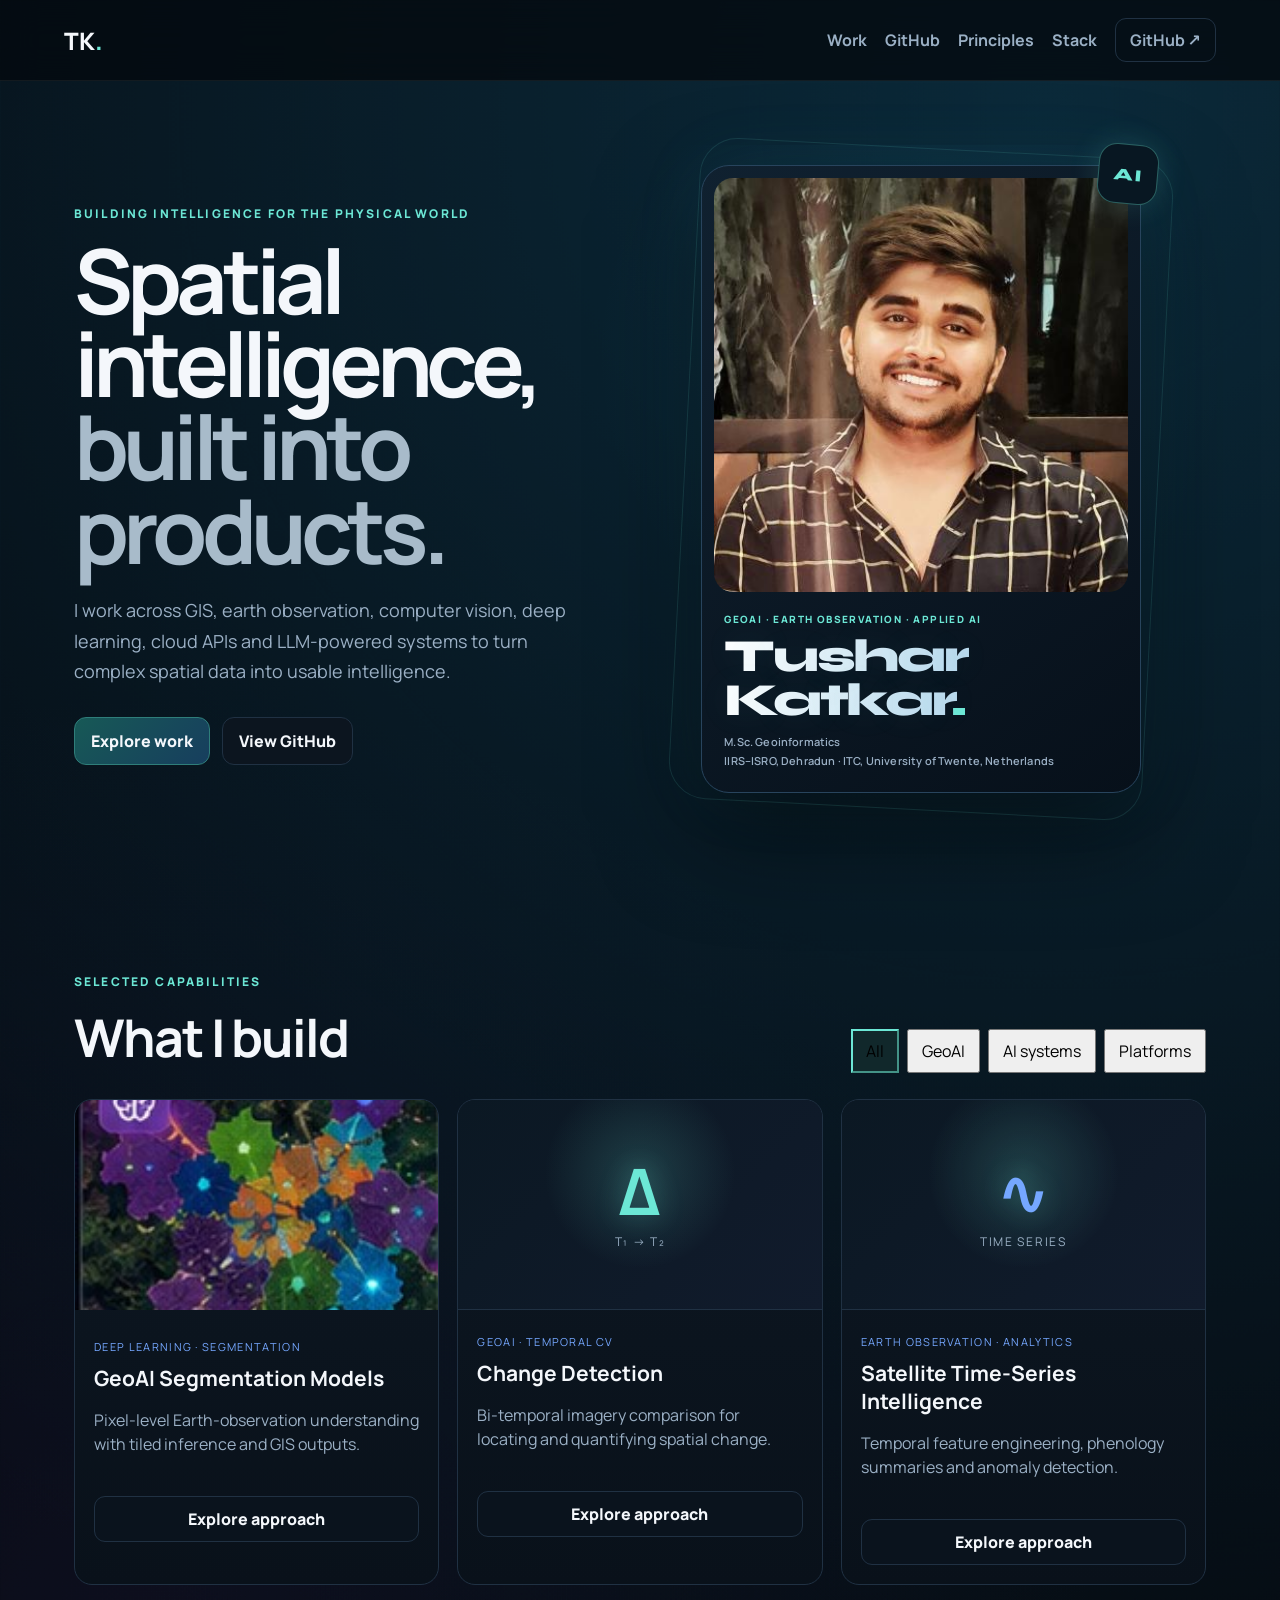
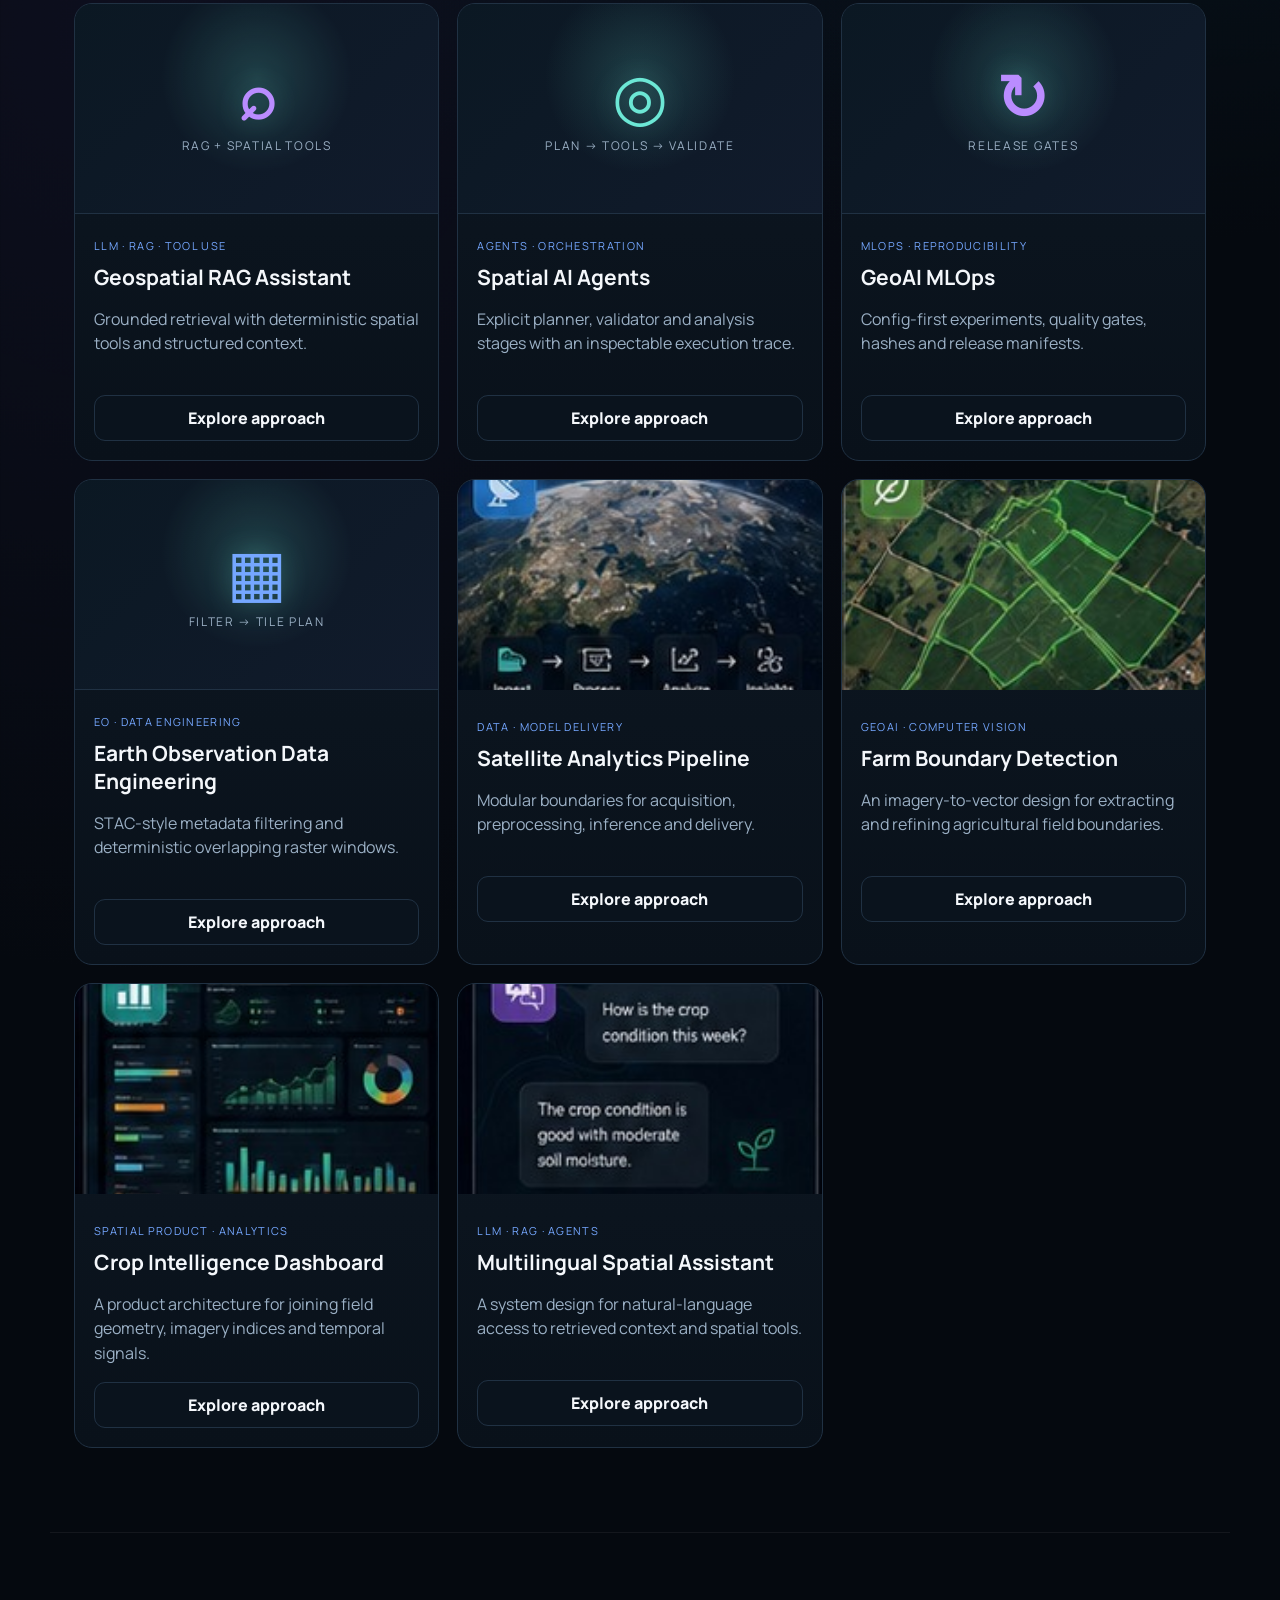
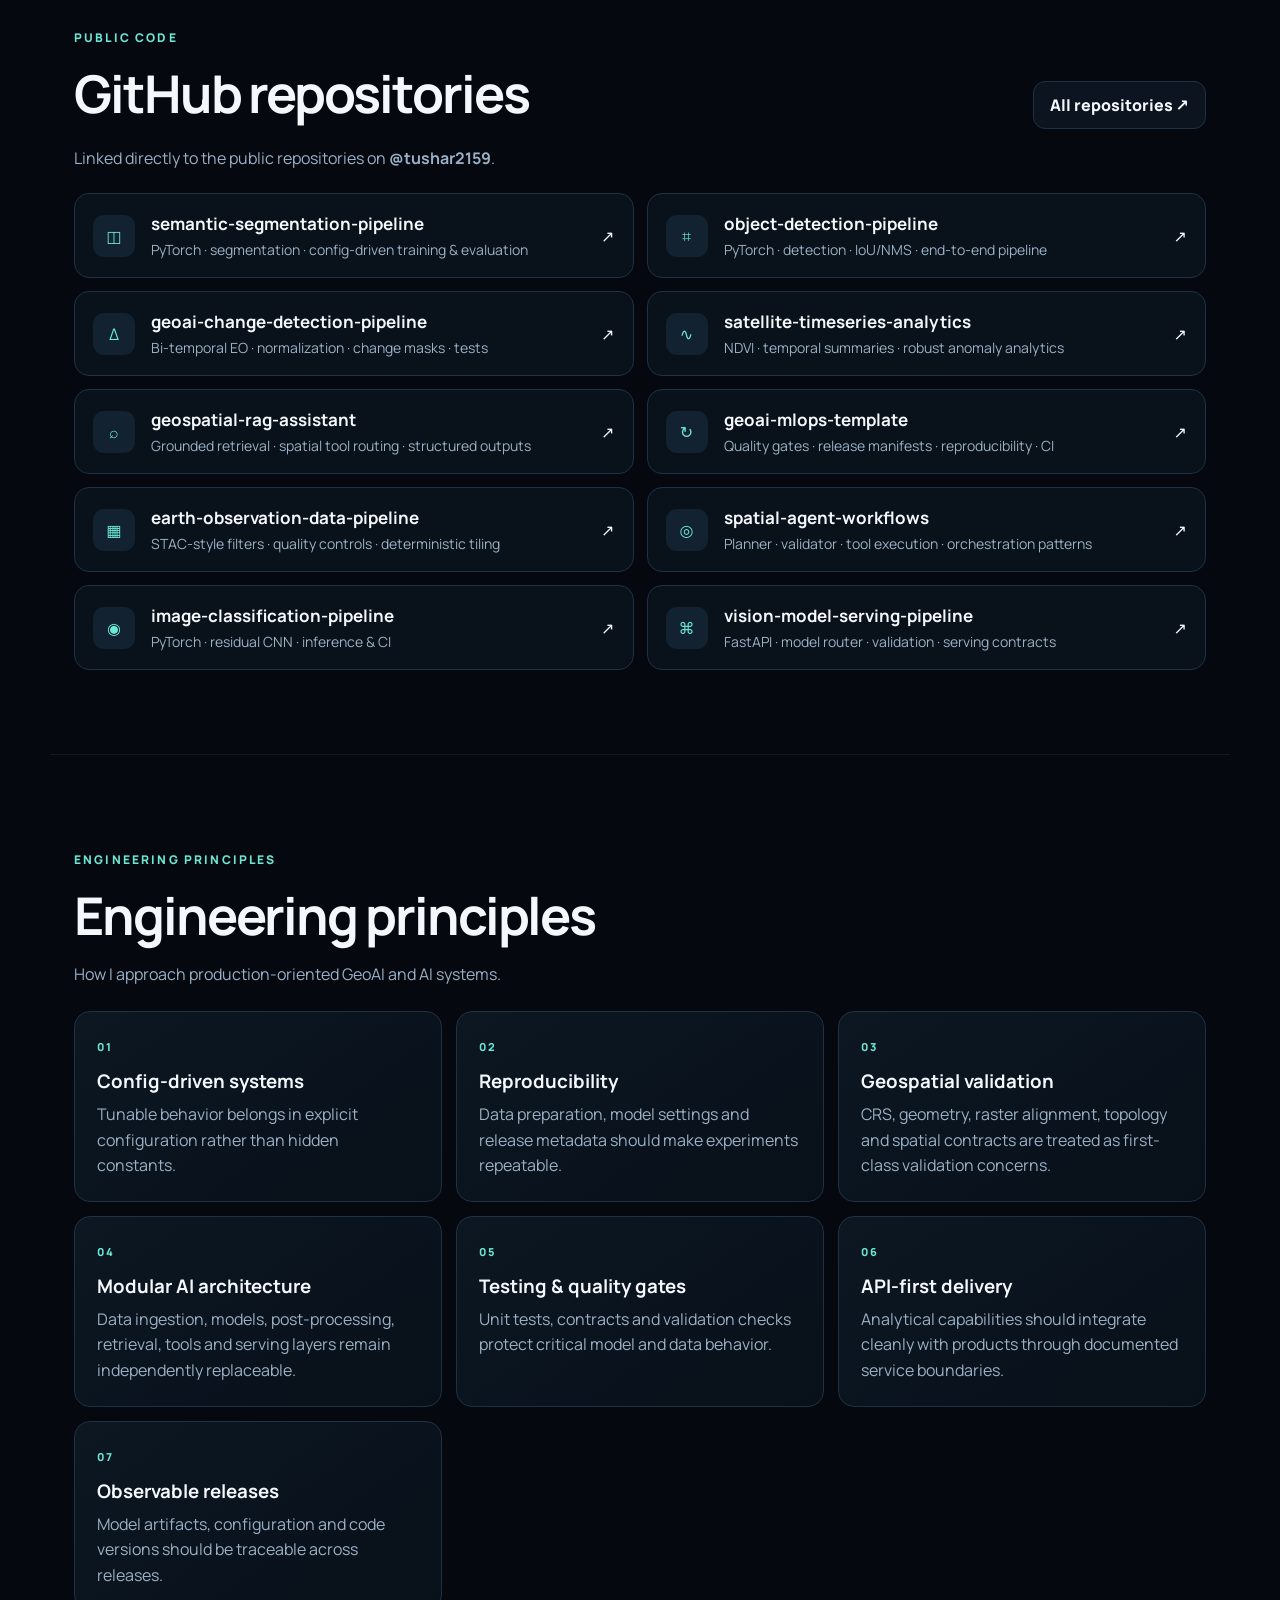
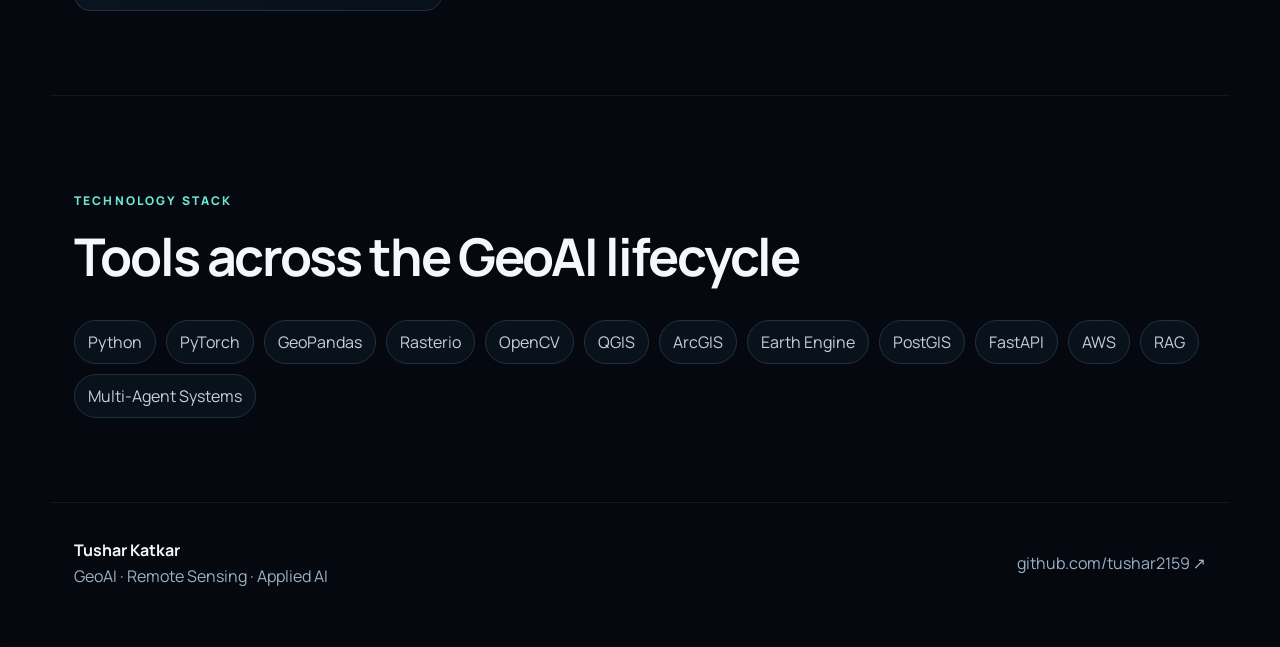
==== index.html @ 7ccb4798 "style: create stronger identity block beneath portrait" ====
<!DOCTYPE html>
<html lang="en">
<head>
  <meta charset="UTF-8" />
  <meta name="viewport" content="width=device-width, initial-scale=1.0" />
  <meta name="description" content="Tushar Katkar — GeoAI, Remote Sensing, Applied AI portfolio." />
  <title>Tushar Katkar | GeoAI Portfolio</title>
  <link rel="preconnect" href="https://fonts.googleapis.com" />
  <link rel="preconnect" href="https://fonts.gstatic.com" crossorigin />
  <link href="https://fonts.googleapis.com/css2?family=Manrope:wght@400;600;700;800&amp;family=Syne:wght@600;700;800&amp;display=swap" rel="stylesheet" />
  <link rel="stylesheet" href="styles.css" />
</head>
<body>
  <header class="nav">
    <a class="brand" href="#home">TK<span>.</span></a>
    <nav>
      <a href="#work">Work</a>
      <a href="#github">GitHub</a>
      <a href="#principles">Principles</a>
      <a href="#stack">Stack</a>
      <a class="nav-cta" href="https://github.com/tushar2159" target="_blank" rel="noopener">GitHub ↗</a>
    </nav>
  </header>

  <main>
    <section id="home" class="hero section">
      <div class="hero-copy">
        <p class="eyebrow">BUILDING INTELLIGENCE FOR THE PHYSICAL WORLD</p>
        <h1>Spatial intelligence,<br><span>built into products.</span></h1>
        <p class="lead">
          I work across GIS, earth observation, computer vision, deep learning,
          cloud APIs and LLM-powered systems to turn complex spatial data into usable intelligence.
        </p>
        <div class="hero-actions">
          <a class="btn primary" href="#work">Explore work</a>
          <a class="btn" href="https://github.com/tushar2159" target="_blank" rel="noopener">View GitHub</a>
        </div>
      </div>
      <div class="hero-visual">
        <div class="profile-card">
          <img src="assets/tushar-katkar-photo.jpeg" alt="Portrait of Tushar Katkar" />
          <div class="profile-card-copy">
            <span class="profile-specialty">GEOAI · EARTH OBSERVATION · APPLIED AI</span>
            <strong class="profile-name">Tushar Katkar<span aria-hidden="true">.</span></strong>
            <span class="profile-education">M.Sc. Geoinformatics<br>IIRS–ISRO, Dehradun · ITC, University of Twente, Netherlands</span>
          </div>
        </div>
      </div>
    </section>

    <section id="work" class="section">
      <div class="section-head">
        <div>
          <p class="eyebrow">SELECTED CAPABILITIES</p>
          <h2>What I build</h2>
        </div>
        <div class="filters" role="group" aria-label="Filter portfolio projects">
          <button class="filter active" data-filter="all">All</button>
          <button class="filter" data-filter="geoai">GeoAI</button>
          <button class="filter" data-filter="ai">AI systems</button>
          <button class="filter" data-filter="platform">Platforms</button>
        </div>
      </div>

      <div class="project-grid">
        <article class="project-card" data-category="geoai"><img src="assets/segmentation.jpg" alt="GeoAI segmentation visual" /><div class="project-body"><span>DEEP LEARNING · SEGMENTATION</span><h3>GeoAI Segmentation Models</h3><p>Pixel-level Earth-observation understanding with tiled inference and GIS outputs.</p><button class="case-btn" data-case="segmentation-models">Explore approach</button></div></article>
        <article class="project-card feature-card change" data-category="geoai"><div class="card-art"><b>Δ</b><span>t₁ → t₂</span></div><div class="project-body"><span>GEOAI · TEMPORAL CV</span><h3>Change Detection</h3><p>Bi-temporal imagery comparison for locating and quantifying spatial change.</p><button class="case-btn" data-case="change-detection">Explore approach</button></div></article>
        <article class="project-card feature-card timeseries" data-category="geoai"><div class="card-art"><b>∿</b><span>time series</span></div><div class="project-body"><span>EARTH OBSERVATION · ANALYTICS</span><h3>Satellite Time-Series Intelligence</h3><p>Temporal feature engineering, phenology summaries and anomaly detection.</p><button class="case-btn" data-case="timeseries">Explore approach</button></div></article>
        <article class="project-card feature-card rag" data-category="ai"><div class="card-art"><b>⌕</b><span>RAG + spatial tools</span></div><div class="project-body"><span>LLM · RAG · TOOL USE</span><h3>Geospatial RAG Assistant</h3><p>Grounded retrieval with deterministic spatial tools and structured context.</p><button class="case-btn" data-case="rag-assistant">Explore approach</button></div></article>
        <article class="project-card feature-card agents" data-category="ai"><div class="card-art"><b>◎</b><span>plan → tools → validate</span></div><div class="project-body"><span>AGENTS · ORCHESTRATION</span><h3>Spatial AI Agents</h3><p>Explicit planner, validator and analysis stages with an inspectable execution trace.</p><button class="case-btn" data-case="spatial-agents">Explore approach</button></div></article>
        <article class="project-card feature-card mlops" data-category="platform"><div class="card-art"><b>↻</b><span>release gates</span></div><div class="project-body"><span>MLOPS · REPRODUCIBILITY</span><h3>GeoAI MLOps</h3><p>Config-first experiments, quality gates, hashes and release manifests.</p><button class="case-btn" data-case="geoai-mlops">Explore approach</button></div></article>
        <article class="project-card feature-card data" data-category="platform"><div class="card-art"><b>▦</b><span>filter → tile plan</span></div><div class="project-body"><span>EO · DATA ENGINEERING</span><h3>Earth Observation Data Engineering</h3><p>STAC-style metadata filtering and deterministic overlapping raster windows.</p><button class="case-btn" data-case="eo-data">Explore approach</button></div></article>
        <article class="project-card" data-category="platform"><img src="assets/satellite-pipeline.jpg" alt="Satellite analytics pipeline visual" /><div class="project-body"><span>DATA · MODEL DELIVERY</span><h3>Satellite Analytics Pipeline</h3><p>Modular boundaries for acquisition, preprocessing, inference and delivery.</p><button class="case-btn" data-case="satellite-pipeline">Explore approach</button></div></article>
        <article class="project-card" data-category="geoai"><img src="assets/farm-boundary.jpg" alt="Farm boundary detection visual" /><div class="project-body"><span>GEOAI · COMPUTER VISION</span><h3>Farm Boundary Detection</h3><p>An imagery-to-vector design for extracting and refining agricultural field boundaries.</p><button class="case-btn" data-case="farm-boundary">Explore approach</button></div></article>
        <article class="project-card" data-category="platform"><img src="assets/crop-dashboard.jpg" alt="Crop intelligence dashboard visual" /><div class="project-body"><span>SPATIAL PRODUCT · ANALYTICS</span><h3>Crop Intelligence Dashboard</h3><p>A product architecture for joining field geometry, imagery indices and temporal signals.</p><button class="case-btn" data-case="crop-intelligence">Explore approach</button></div></article>
        <article class="project-card" data-category="ai"><img src="assets/agri-assistant.jpg" alt="Spatial assistant visual" /><div class="project-body"><span>LLM · RAG · AGENTS</span><h3>Multilingual Spatial Assistant</h3><p>A system design for natural-language access to retrieved context and spatial tools.</p><button class="case-btn" data-case="spatial-assistant">Explore approach</button></div></article>
      </div>
    </section>

    <section id="github" class="section github-section">
      <div class="section-head">
        <div>
          <p class="eyebrow">PUBLIC CODE</p>
          <h2>GitHub repositories</h2>
        </div>
        <a class="btn" href="https://github.com/tushar2159?tab=repositories" target="_blank" rel="noopener">All repositories ↗</a>
      </div>
      <p class="repo-intro">Linked directly to the public repositories on <strong>@tushar2159</strong>.</p>

      <div class="repo-grid">
        <a class="repo-card" href="https://github.com/tushar2159/semantic-segmentation-pipeline" target="_blank" rel="noopener"><div class="repo-icon">◫</div><div><h3>semantic-segmentation-pipeline</h3><p>PyTorch · segmentation · config-driven training & evaluation</p></div><span>↗</span></a>
        <a class="repo-card" href="https://github.com/tushar2159/object-detection-pipeline" target="_blank" rel="noopener"><div class="repo-icon">⌗</div><div><h3>object-detection-pipeline</h3><p>PyTorch · detection · IoU/NMS · end-to-end pipeline</p></div><span>↗</span></a>
        <a class="repo-card" href="https://github.com/tushar2159/geoai-change-detection-pipeline" target="_blank" rel="noopener"><div class="repo-icon">Δ</div><div><h3>geoai-change-detection-pipeline</h3><p>Bi-temporal EO · normalization · change masks · tests</p></div><span>↗</span></a>
        <a class="repo-card" href="https://github.com/tushar2159/satellite-timeseries-analytics" target="_blank" rel="noopener"><div class="repo-icon">∿</div><div><h3>satellite-timeseries-analytics</h3><p>NDVI · temporal summaries · robust anomaly analytics</p></div><span>↗</span></a>
        <a class="repo-card" href="https://github.com/tushar2159/geospatial-rag-assistant" target="_blank" rel="noopener"><div class="repo-icon">⌕</div><div><h3>geospatial-rag-assistant</h3><p>Grounded retrieval · spatial tool routing · structured outputs</p></div><span>↗</span></a>
        <a class="repo-card" href="https://github.com/tushar2159/geoai-mlops-template" target="_blank" rel="noopener"><div class="repo-icon">↻</div><div><h3>geoai-mlops-template</h3><p>Quality gates · release manifests · reproducibility · CI</p></div><span>↗</span></a>
        <a class="repo-card" href="https://github.com/tushar2159/earth-observation-data-pipeline" target="_blank" rel="noopener"><div class="repo-icon">▦</div><div><h3>earth-observation-data-pipeline</h3><p>STAC-style filters · quality controls · deterministic tiling</p></div><span>↗</span></a>
        <a class="repo-card" href="https://github.com/tushar2159/spatial-agent-workflows" target="_blank" rel="noopener"><div class="repo-icon">◎</div><div><h3>spatial-agent-workflows</h3><p>Planner · validator · tool execution · orchestration patterns</p></div><span>↗</span></a>
        <a class="repo-card" href="https://github.com/tushar2159/image-classification-pipeline" target="_blank" rel="noopener"><div class="repo-icon">◉</div><div><h3>image-classification-pipeline</h3><p>PyTorch · residual CNN · inference & CI</p></div><span>↗</span></a>
        <a class="repo-card" href="https://github.com/tushar2159/vision-model-serving-pipeline" target="_blank" rel="noopener"><div class="repo-icon">⌘</div><div><h3>vision-model-serving-pipeline</h3><p>FastAPI · model router · validation · serving contracts</p></div><span>↗</span></a>
      </div>
    </section>

    <section id="principles" class="section principles">
      <div class="section-head">
        <div>
          <p class="eyebrow">ENGINEERING PRINCIPLES</p>
          <h2>Engineering principles</h2>
          <p class="section-subtitle">How I approach production-oriented GeoAI and AI systems.</p>
        </div>
      </div>
      <div class="principle-grid">
        <article class="principle-card"><span>01</span><h3>Config-driven systems</h3><p>Tunable behavior belongs in explicit configuration rather than hidden constants.</p></article>
        <article class="principle-card"><span>02</span><h3>Reproducibility</h3><p>Data preparation, model settings and release metadata should make experiments repeatable.</p></article>
        <article class="principle-card"><span>03</span><h3>Geospatial validation</h3><p>CRS, geometry, raster alignment, topology and spatial contracts are treated as first-class validation concerns.</p></article>
        <article class="principle-card"><span>04</span><h3>Modular AI architecture</h3><p>Data ingestion, models, post-processing, retrieval, tools and serving layers remain independently replaceable.</p></article>
        <article class="principle-card"><span>05</span><h3>Testing &amp; quality gates</h3><p>Unit tests, contracts and validation checks protect critical model and data behavior.</p></article>
        <article class="principle-card"><span>06</span><h3>API-first delivery</h3><p>Analytical capabilities should integrate cleanly with products through documented service boundaries.</p></article>
        <article class="principle-card"><span>07</span><h3>Observable releases</h3><p>Model artifacts, configuration and code versions should be traceable across releases.</p></article>
      </div>
    </section>

    <section id="stack" class="section stack">
      <p class="eyebrow">TECHNOLOGY STACK</p>
      <h2>Tools across the GeoAI lifecycle</h2>
      <div class="pills">
        <span>Python</span><span>PyTorch</span><span>GeoPandas</span><span>Rasterio</span>
        <span>OpenCV</span><span>QGIS</span><span>ArcGIS</span><span>Earth Engine</span>
        <span>PostGIS</span><span>FastAPI</span><span>AWS</span><span>RAG</span><span>Multi-Agent Systems</span>
      </div>
    </section>
  </main>

  <footer>
    <div>
      <strong>Tushar Katkar</strong>
      <p>GeoAI · Remote Sensing · Applied AI</p>
    </div>
    <a href="https://github.com/tushar2159" target="_blank" rel="noopener">github.com/tushar2159 ↗</a>
  </footer>

  <dialog id="caseDialog">
    <div class="modal-content case-study-modal">
      <button id="closeDialog" class="modal-close" aria-label="Close">×</button>
      <p class="eyebrow">TECHNICAL APPROACH</p><h2 id="modalTitle"></h2><p id="modalSummary" class="case-summary"></p>
      <div class="case-section"><span class="case-label">OBJECTIVE</span><p id="modalObjective"></p></div>
      <div class="case-section"><span class="case-label">APPROACH</span><p id="modalApproach"></p></div>
      <div class="case-section"><span class="case-label">WORKFLOW</span><div id="modalWorkflow" class="workflow-steps"></div></div>
      <div class="case-section"><span class="case-label">TECH STACK</span><div id="modalStack" class="case-stack"></div></div>
      <div class="case-section"><span class="case-label">OUTPUT</span><p id="modalOutput"></p></div>
      <a id="modalRepo" class="btn primary modal-repo" href="https://github.com/tushar2159" target="_blank" rel="noopener">Inspect repository ↗</a>
    </div>
  </dialog>

  <script src="script.js?v=10"></script>
</body>
</html>
---- styles.css ----
:root{
  --bg:#05090f;--panel:#0b121c;--card:#0d1621;--border:#203143;--text:#f4f7fb;
  --muted:#9bb0c5;--accent:#6ce7d5;--accent2:#75a7ff;--purple:#ba8cff;
}
*{box-sizing:border-box}
html{scroll-behavior:smooth}
body{margin:0;background:radial-gradient(circle at 82% 2%,#0b2a3a 0,transparent 32%),radial-gradient(circle at 12% 30%,rgba(93,72,180,.09),transparent 24%),var(--bg);color:var(--text);font-family:Manrope,ui-sans-serif,system-ui,-apple-system,BlinkMacSystemFont,"Segoe UI",sans-serif}
a{color:inherit;text-decoration:none}
button{font:inherit}
.nav{position:sticky;top:0;z-index:20;display:flex;justify-content:space-between;align-items:center;padding:18px clamp(20px,5vw,70px);backdrop-filter:blur(18px);background:rgba(5,9,15,.78);border-bottom:1px solid rgba(255,255,255,.06)}
.brand{font-size:24px;font-weight:900}.brand span{color:var(--accent)}
.nav nav{display:flex;gap:18px;align-items:center}.nav nav a{color:var(--muted);font-weight:700}.nav nav a:hover{color:var(--text)}
.nav-cta{border:1px solid var(--border);padding:10px 14px;border-radius:11px}
.section{max-width:1180px;margin:auto;padding:84px 24px}
.hero{min-height:680px;display:grid;grid-template-columns:1fr 1.12fr;align-items:center;gap:54px;position:relative}.hero:before{content:"";position:absolute;inset:8% -8% auto 38%;height:420px;background:radial-gradient(circle,rgba(38,151,189,.12),transparent 68%);pointer-events:none}
.eyebrow{font-size:12px;letter-spacing:.18em;color:var(--accent);font-weight:800}
h1{font-size:clamp(52px,7vw,96px);line-height:.93;letter-spacing:-.065em;margin:16px 0 24px}h1 span{color:#a8bbca}
h2{font-size:clamp(32px,5vw,52px);letter-spacing:-.04em;margin:7px 0 0}
.lead{font-size:18px;line-height:1.7;color:var(--muted);max-width:700px}
.hero-actions{display:flex;gap:12px;flex-wrap:wrap;margin-top:30px}
.btn{display:inline-flex;align-items:center;justify-content:center;border:1px solid var(--border);border-radius:12px;background:#0c151f;color:var(--text);padding:12px 16px;font-weight:800;cursor:pointer}
.btn:hover{border-color:#42617d}.btn.primary{background:linear-gradient(135deg,#175956,#173e5e);border-color:#2f7e7a}
.hero-visual{position:relative;display:grid;place-items:center}.profile-card{position:relative;width:min(100%,440px);padding:12px;border:1px solid #28445d;border-radius:28px;background:linear-gradient(145deg,#102130,#07101a);box-shadow:0 38px 100px rgba(0,0,0,.52),0 0 70px rgba(61,172,215,.1)}.profile-card:before{content:"";position:absolute;inset:-18px;border:1px solid rgba(108,231,213,.12);border-radius:38px;transform:rotate(3deg);pointer-events:none}.profile-card:after{content:"AI";position:absolute;right:-18px;top:-22px;display:grid;place-items:center;width:58px;height:58px;border:1px solid rgba(108,231,213,.35);border-radius:18px;background:#081722;color:var(--accent);font-family:Syne,sans-serif;font-size:17px;font-weight:800;letter-spacing:.08em;box-shadow:0 0 30px rgba(108,231,213,.16);transform:rotate(5deg)}.profile-card img{display:block;width:100%;aspect-ratio:1;object-fit:cover;border-radius:19px}.profile-card-copy{position:relative;display:block;padding:20px 10px 10px;text-align:left}.profile-specialty{display:block;color:var(--accent);font-size:10px;font-weight:800;letter-spacing:.14em}.profile-name{display:block;margin:9px 0 11px;font-family:Syne,Manrope,sans-serif;font-size:clamp(32px,4vw,46px);font-weight:800;line-height:.95;letter-spacing:-.05em;background:linear-gradient(100deg,#fff,#b9d9ed 60%,var(--accent));-webkit-background-clip:text;background-clip:text;color:transparent;text-shadow:0 0 34px rgba(108,231,213,.08)}.profile-name>span{color:var(--accent);-webkit-text-fill-color:var(--accent)}.profile-education{display:block;color:var(--muted);font-size:11px;font-weight:600;line-height:1.65;letter-spacing:.015em}
.section-head{display:flex;justify-content:space-between;align-items:end;gap:24px;margin-bottom:26px}
.filters{display:flex;gap:8px;flex-wrap:wrap}.filter{padding:9px 13px}.filter.active{border-color:var(--accent);background:#11282b}
.project-grid{display:grid;grid-template-columns:repeat(3,1fr);gap:18px}
.project-card{background:linear-gradient(180deg,#0d1722,#09111a);border:1px solid var(--border);border-radius:18px;overflow:hidden;transition:.18s}
.project-card:hover{transform:translateY(-4px);border-color:#3d5971}.project-card.hidden{display:none}
.project-card>img{width:100%;height:210px;object-fit:cover}.project-body{padding:19px}.project-body>span{font-size:11px;letter-spacing:.12em;color:var(--accent2)}
.project-body h3{font-size:21px;margin:8px 0}.project-body p{color:var(--muted);line-height:1.55;min-height:72px}.case-btn{width:100%;background:#0a131d;color:var(--text);border:1px solid var(--border);border-radius:11px;padding:11px;cursor:pointer;font-weight:800}
.github-section{border-top:1px solid rgba(255,255,255,.06)}.repo-intro{color:var(--muted);margin:-8px 0 24px}.repo-grid{display:grid;grid-template-columns:1fr 1fr;gap:13px}
.repo-card{display:grid;grid-template-columns:auto 1fr auto;align-items:center;gap:16px;padding:18px;border:1px solid var(--border);border-radius:15px;background:#09121b}
.repo-card:hover{border-color:var(--accent2);background:#0c1823}.repo-card h3{margin:0 0 5px;font-size:17px}.repo-card p{margin:0;color:var(--muted);font-size:14px}.repo-icon{width:42px;height:42px;border-radius:11px;background:#122231;display:grid;place-items:center;color:var(--accent)}
.stack{border-top:1px solid rgba(255,255,255,.06)}.pills{display:flex;gap:10px;flex-wrap:wrap;margin-top:28px}.pills span{padding:10px 13px;border:1px solid var(--border);border-radius:999px;background:#09121b;color:#c3d0dc}
.principles{border-top:1px solid rgba(255,255,255,.06)}.section-subtitle{color:var(--muted);margin:12px 0 0}.principle-grid{display:grid;grid-template-columns:repeat(3,1fr);gap:14px}.principle-card{padding:22px;border:1px solid var(--border);border-radius:16px;background:linear-gradient(145deg,#0c1722,#081019)}.principle-card span{color:var(--accent);font-size:11px;font-weight:800;letter-spacing:.14em}.principle-card h3{margin:12px 0 8px}.principle-card p{margin:0;color:var(--muted);line-height:1.6}
footer{max-width:1180px;margin:auto;padding:36px 24px 60px;border-top:1px solid rgba(255,255,255,.06);display:flex;justify-content:space-between;gap:20px;align-items:center;color:var(--muted)}footer strong{color:var(--text)}footer p{margin:4px 0 0}
dialog{max-width:620px;width:calc(100% - 30px);background:var(--panel);color:var(--text);border:1px solid var(--border);border-radius:20px;padding:0}dialog::backdrop{background:rgba(0,0,0,.72);backdrop-filter:blur(4px)}
.modal-content{padding:30px;position:relative}.modal-close{position:absolute;right:18px;top:16px;border:1px solid var(--border);background:#0a131d;color:white;border-radius:10px;font-size:24px;width:42px;height:42px;cursor:pointer}.modal-content>p{color:var(--muted);line-height:1.65}
@media(max-width:900px){.hero{grid-template-columns:1fr;padding-top:55px}.hero-visual{max-width:650px;width:100%}.project-grid{grid-template-columns:1fr 1fr}.repo-grid{grid-template-columns:1fr}.principle-grid{grid-template-columns:1fr 1fr}}
@media(max-width:620px){.nav nav>a:not(.nav-cta){display:none}.section{padding:60px 18px}.hero{min-height:auto}.profile-card:after{right:-8px}.project-grid{grid-template-columns:1fr}.project-card>img{height:190px}.section-head{align-items:flex-start;flex-direction:column}.repo-grid,.principle-grid{grid-template-columns:1fr}footer{flex-direction:column;align-items:flex-start}}

/* Portfolio expansion cards */
.card-art{height:210px;display:flex;flex-direction:column;justify-content:center;align-items:center;gap:10px;background:radial-gradient(circle at 50% 35%,rgba(108,231,213,.18),transparent 42%),linear-gradient(135deg,#0b1823,#111b2c);border-bottom:1px solid var(--border)}
.card-art b{font-size:64px;line-height:1;color:var(--accent);text-shadow:0 0 28px rgba(108,231,213,.3)}
.card-art span{font-size:12px;text-transform:uppercase;letter-spacing:.14em;color:var(--muted)}
.feature-card.rag .card-art b,.feature-card.mlops .card-art b{color:var(--purple)}
.feature-card.timeseries .card-art b,.feature-card.data .card-art b{color:var(--accent2)}
.case-study-modal{max-height:88vh;overflow-y:auto}.case-summary{font-size:17px;color:#c7d4df!important;margin-bottom:26px}.case-section{margin-top:24px;padding-top:20px;border-top:1px solid rgba(255,255,255,.08)}.case-section p{color:var(--muted);line-height:1.7}.case-label{display:block;margin-bottom:10px;font-size:11px;font-weight:800;letter-spacing:.14em;color:var(--accent2)}.workflow-steps{display:grid;gap:8px}.workflow-step{display:grid;grid-template-columns:42px 1fr;align-items:center;gap:10px;background:#09131d;border:1px solid var(--border);padding:10px 13px;border-radius:10px}.workflow-step span{color:var(--accent2);font-size:11px;font-weight:800}.workflow-step p{margin:0;color:#d2dde6;font-size:14px}.case-stack{display:flex;flex-wrap:wrap;gap:8px}.case-stack span{padding:7px 10px;border-radius:999px;background:#0b1823;border:1px solid var(--border);color:#c8d8e4;font-size:12px}
.modal-repo{margin-top:24px}.modal-repo[hidden]{display:none}
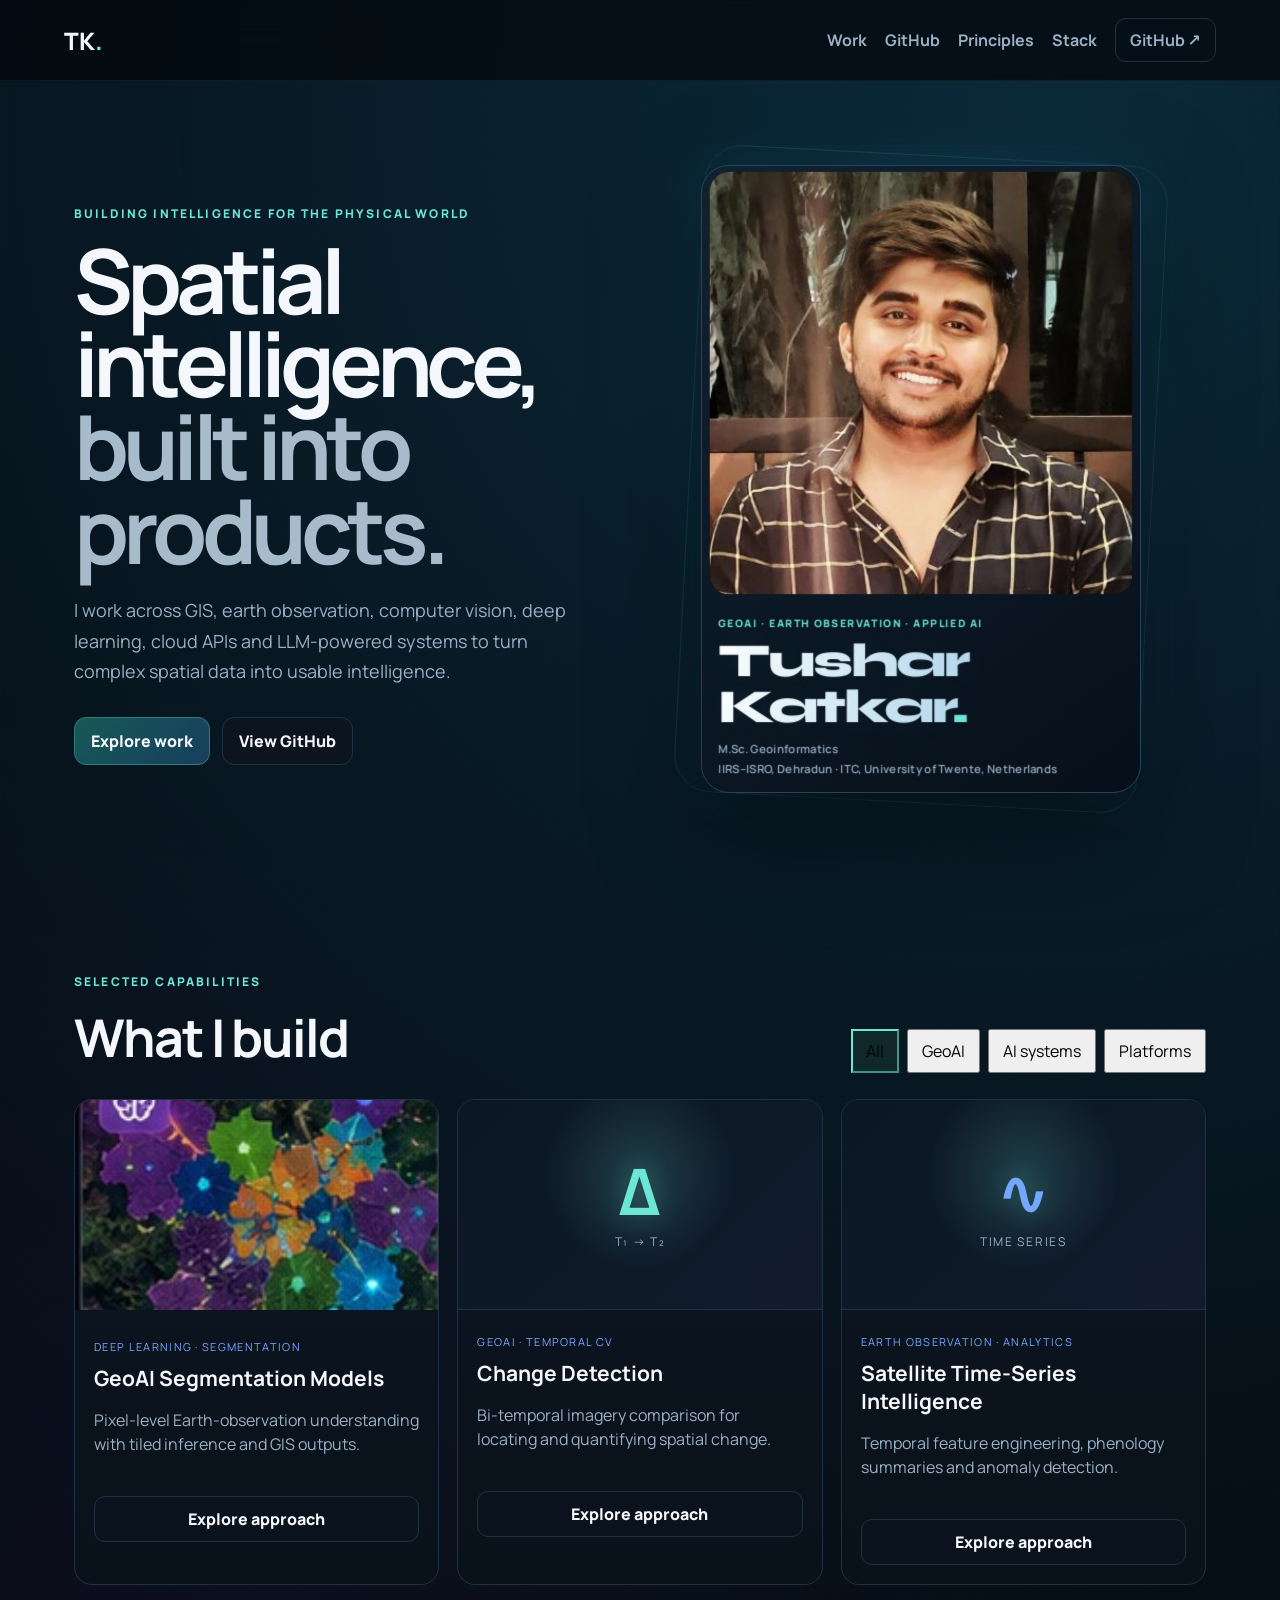
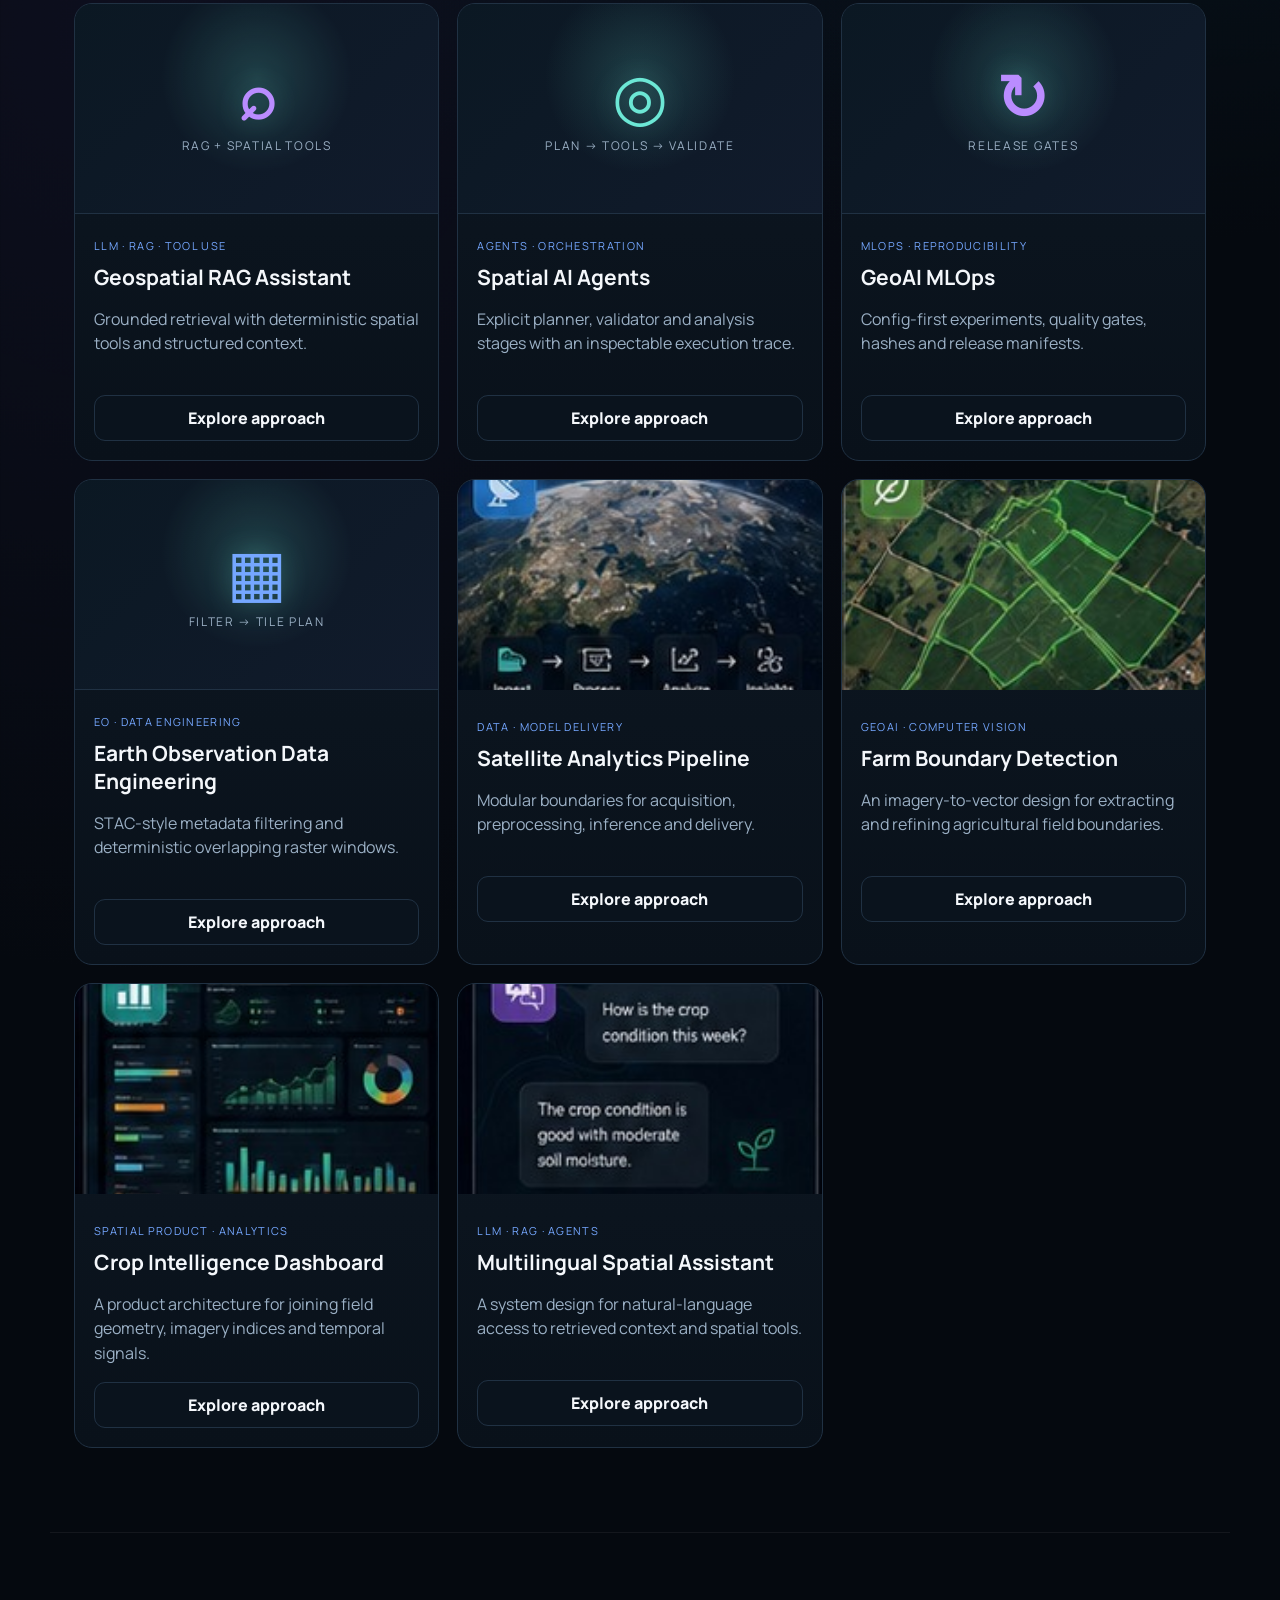
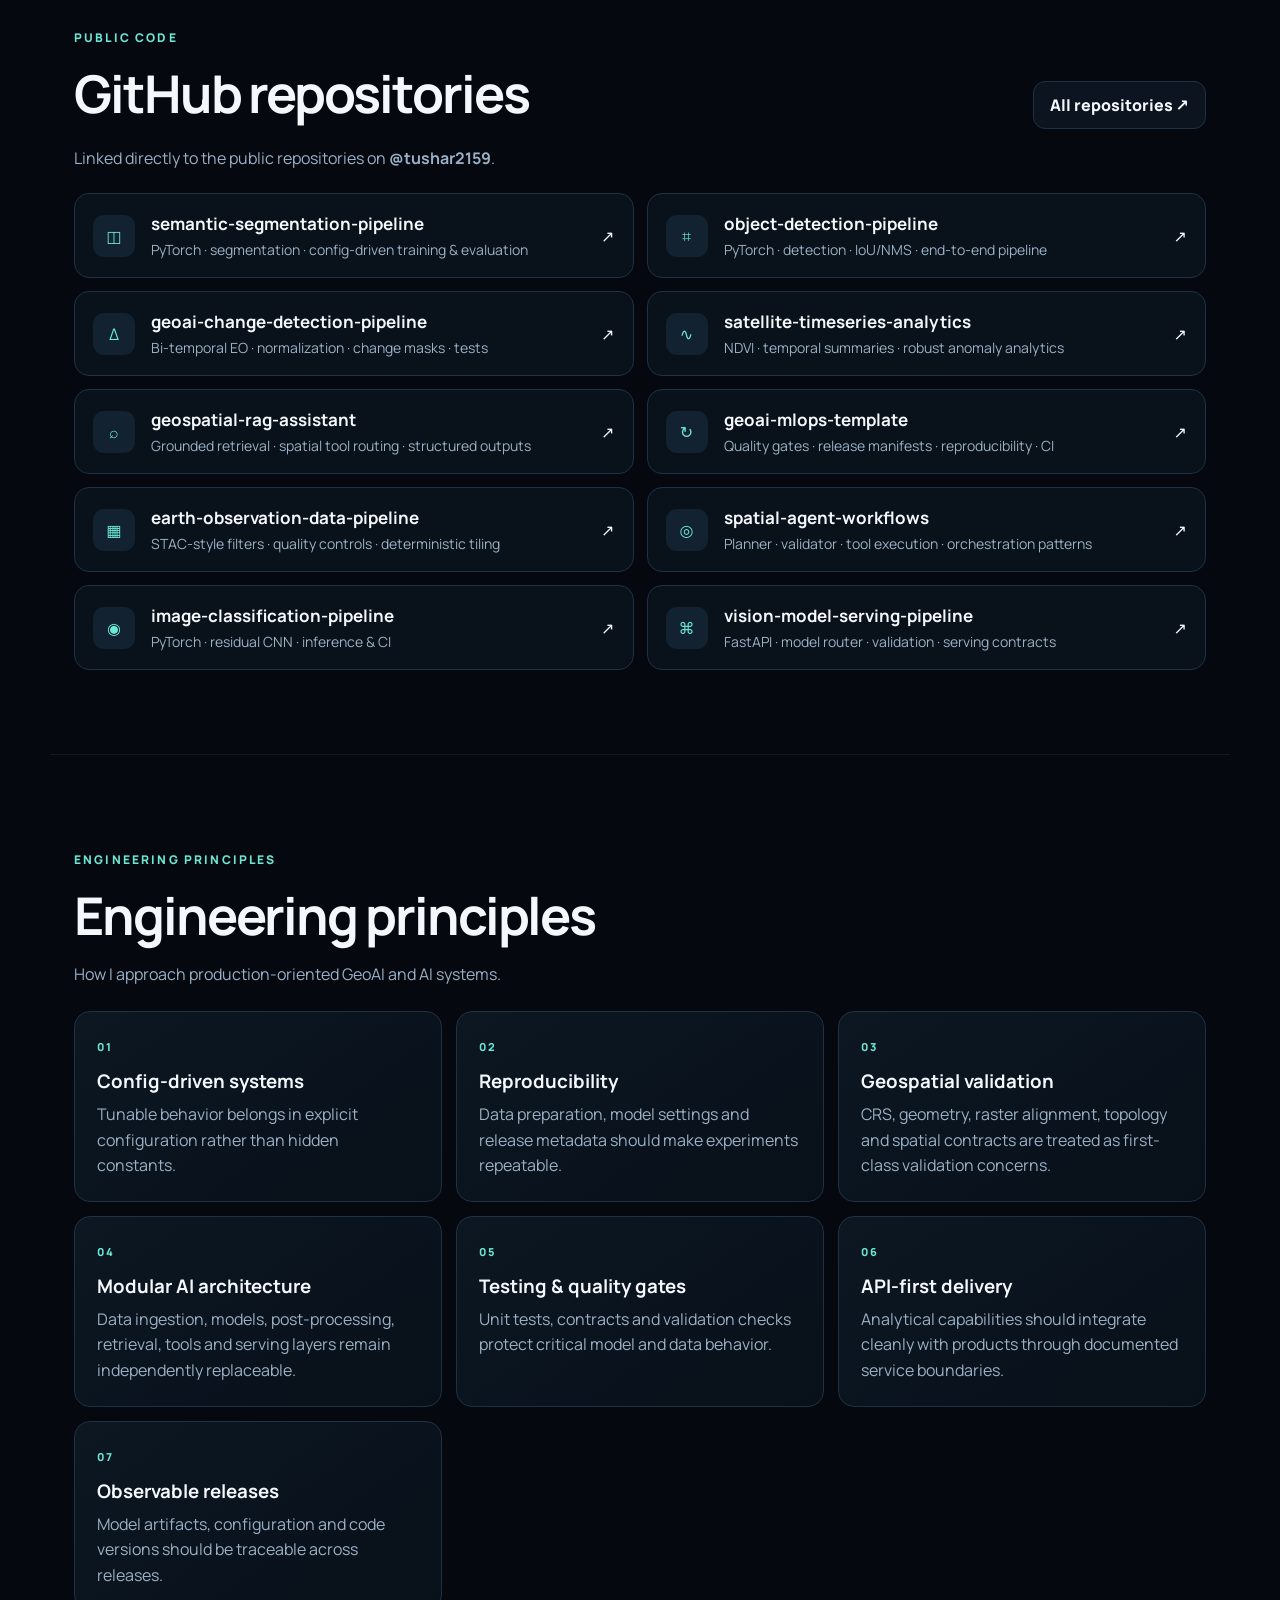
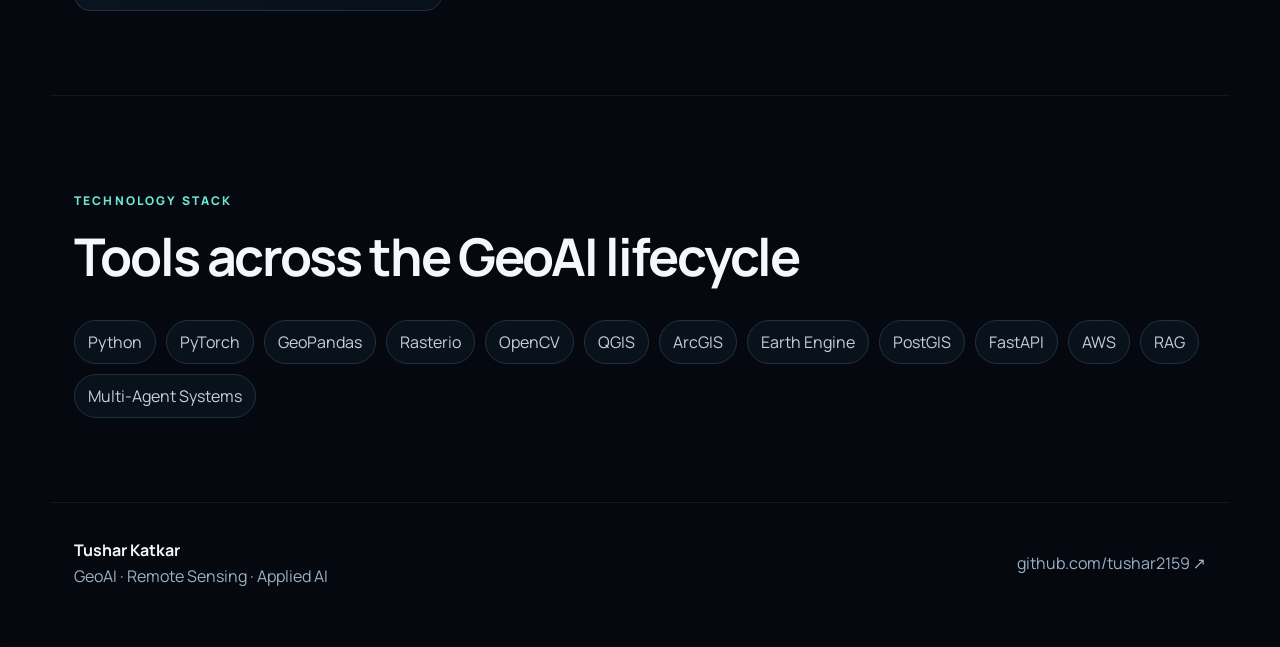
==== commit 0b20eb56: "style: add accessible interactive depth to portrait" ====
--- a/index.html
+++ b/index.html
@@ -37,7 +37,7 @@
         </div>
       </div>
       <div class="hero-visual">
-        <div class="profile-card">
+        <div class="profile-card tilt-card">
           <img src="assets/tushar-katkar-photo.jpeg" alt="Portrait of Tushar Katkar" />
           <div class="profile-card-copy">
             <span class="profile-specialty">GEOAI · EARTH OBSERVATION · APPLIED AI</span>
@@ -152,6 +152,6 @@
     </div>
   </dialog>
 
-  <script src="script.js?v=10"></script>
+  <script src="script.js?v=11"></script>
 </body>
 </html>
--- a/styles.css
+++ b/styles.css
@@ -21,7 +21,7 @@
 .hero-actions{display:flex;gap:12px;flex-wrap:wrap;margin-top:30px}
 .btn{display:inline-flex;align-items:center;justify-content:center;border:1px solid var(--border);border-radius:12px;background:#0c151f;color:var(--text);padding:12px 16px;font-weight:800;cursor:pointer}
 .btn:hover{border-color:#42617d}.btn.primary{background:linear-gradient(135deg,#175956,#173e5e);border-color:#2f7e7a}
-.hero-visual{position:relative;display:grid;place-items:center}.profile-card{position:relative;width:min(100%,440px);padding:12px;border:1px solid #28445d;border-radius:28px;background:linear-gradient(145deg,#102130,#07101a);box-shadow:0 38px 100px rgba(0,0,0,.52),0 0 70px rgba(61,172,215,.1)}.profile-card:before{content:"";position:absolute;inset:-18px;border:1px solid rgba(108,231,213,.12);border-radius:38px;transform:rotate(3deg);pointer-events:none}.profile-card:after{content:"AI";position:absolute;right:-18px;top:-22px;display:grid;place-items:center;width:58px;height:58px;border:1px solid rgba(108,231,213,.35);border-radius:18px;background:#081722;color:var(--accent);font-family:Syne,sans-serif;font-size:17px;font-weight:800;letter-spacing:.08em;box-shadow:0 0 30px rgba(108,231,213,.16);transform:rotate(5deg)}.profile-card img{display:block;width:100%;aspect-ratio:1;object-fit:cover;border-radius:19px}.profile-card-copy{position:relative;display:block;padding:20px 10px 10px;text-align:left}.profile-specialty{display:block;color:var(--accent);font-size:10px;font-weight:800;letter-spacing:.14em}.profile-name{display:block;margin:9px 0 11px;font-family:Syne,Manrope,sans-serif;font-size:clamp(32px,4vw,46px);font-weight:800;line-height:.95;letter-spacing:-.05em;background:linear-gradient(100deg,#fff,#b9d9ed 60%,var(--accent));-webkit-background-clip:text;background-clip:text;color:transparent;text-shadow:0 0 34px rgba(108,231,213,.08)}.profile-name>span{color:var(--accent);-webkit-text-fill-color:var(--accent)}.profile-education{display:block;color:var(--muted);font-size:11px;font-weight:600;line-height:1.65;letter-spacing:.015em}
+.hero-visual{position:relative;display:grid;place-items:center;perspective:1100px}.profile-card{position:relative;width:min(100%,440px);padding:12px;border:1px solid #28445d;border-radius:28px;background:linear-gradient(145deg,#102130,#07101a);box-shadow:0 38px 100px rgba(0,0,0,.52),0 0 70px rgba(61,172,215,.1)}.profile-card:before{content:"";position:absolute;inset:-18px;border:1px solid rgba(108,231,213,.12);border-radius:38px;transform:translateZ(-24px) rotate(3deg);pointer-events:none}.profile-card img{display:block;width:100%;aspect-ratio:1;object-fit:cover;border-radius:19px;transform:translateZ(22px)}.profile-card-copy{position:relative;display:block;padding:20px 10px 10px;text-align:left;transform:translateZ(30px)}.profile-specialty{display:block;color:var(--accent);font-size:10px;font-weight:800;letter-spacing:.14em}.profile-name{display:block;margin:9px 0 11px;font-family:Syne,Manrope,sans-serif;font-size:clamp(32px,4vw,46px);font-weight:800;line-height:.95;letter-spacing:-.05em;background:linear-gradient(100deg,#fff,#b9d9ed 60%,var(--accent));-webkit-background-clip:text;background-clip:text;color:transparent;text-shadow:0 0 34px rgba(108,231,213,.08)}.profile-name>span{color:var(--accent);-webkit-text-fill-color:var(--accent)}.profile-education{display:block;color:var(--muted);font-size:11px;font-weight:600;line-height:1.65;letter-spacing:.015em}.tilt-card{--rx:0deg;--ry:0deg;transform-style:preserve-3d;transform:rotateX(var(--rx)) rotateY(var(--ry));transition:transform .18s ease-out,box-shadow .18s ease-out;will-change:transform}.tilt-card.is-tilting{box-shadow:0 45px 110px rgba(0,0,0,.58),0 0 90px rgba(61,172,215,.16)}
 .section-head{display:flex;justify-content:space-between;align-items:end;gap:24px;margin-bottom:26px}
 .filters{display:flex;gap:8px;flex-wrap:wrap}.filter{padding:9px 13px}.filter.active{border-color:var(--accent);background:#11282b}
 .project-grid{display:grid;grid-template-columns:repeat(3,1fr);gap:18px}
@@ -38,7 +38,8 @@
 dialog{max-width:620px;width:calc(100% - 30px);background:var(--panel);color:var(--text);border:1px solid var(--border);border-radius:20px;padding:0}dialog::backdrop{background:rgba(0,0,0,.72);backdrop-filter:blur(4px)}
 .modal-content{padding:30px;position:relative}.modal-close{position:absolute;right:18px;top:16px;border:1px solid var(--border);background:#0a131d;color:white;border-radius:10px;font-size:24px;width:42px;height:42px;cursor:pointer}.modal-content>p{color:var(--muted);line-height:1.65}
 @media(max-width:900px){.hero{grid-template-columns:1fr;padding-top:55px}.hero-visual{max-width:650px;width:100%}.project-grid{grid-template-columns:1fr 1fr}.repo-grid{grid-template-columns:1fr}.principle-grid{grid-template-columns:1fr 1fr}}
-@media(max-width:620px){.nav nav>a:not(.nav-cta){display:none}.section{padding:60px 18px}.hero{min-height:auto}.profile-card:after{right:-8px}.project-grid{grid-template-columns:1fr}.project-card>img{height:190px}.section-head{align-items:flex-start;flex-direction:column}.repo-grid,.principle-grid{grid-template-columns:1fr}footer{flex-direction:column;align-items:flex-start}}
+@media(max-width:620px){.nav nav>a:not(.nav-cta){display:none}.section{padding:60px 18px}.hero{min-height:auto}.project-grid{grid-template-columns:1fr}.project-card>img{height:190px}.section-head{align-items:flex-start;flex-direction:column}.repo-grid,.principle-grid{grid-template-columns:1fr}footer{flex-direction:column;align-items:flex-start}}
+@media(prefers-reduced-motion:reduce){html{scroll-behavior:auto}.tilt-card{transform:none!important;transition:none}}
 
 /* Portfolio expansion cards */
 .card-art{height:210px;display:flex;flex-direction:column;justify-content:center;align-items:center;gap:10px;background:radial-gradient(circle at 50% 35%,rgba(108,231,213,.18),transparent 42%),linear-gradient(135deg,#0b1823,#111b2c);border-bottom:1px solid var(--border)}
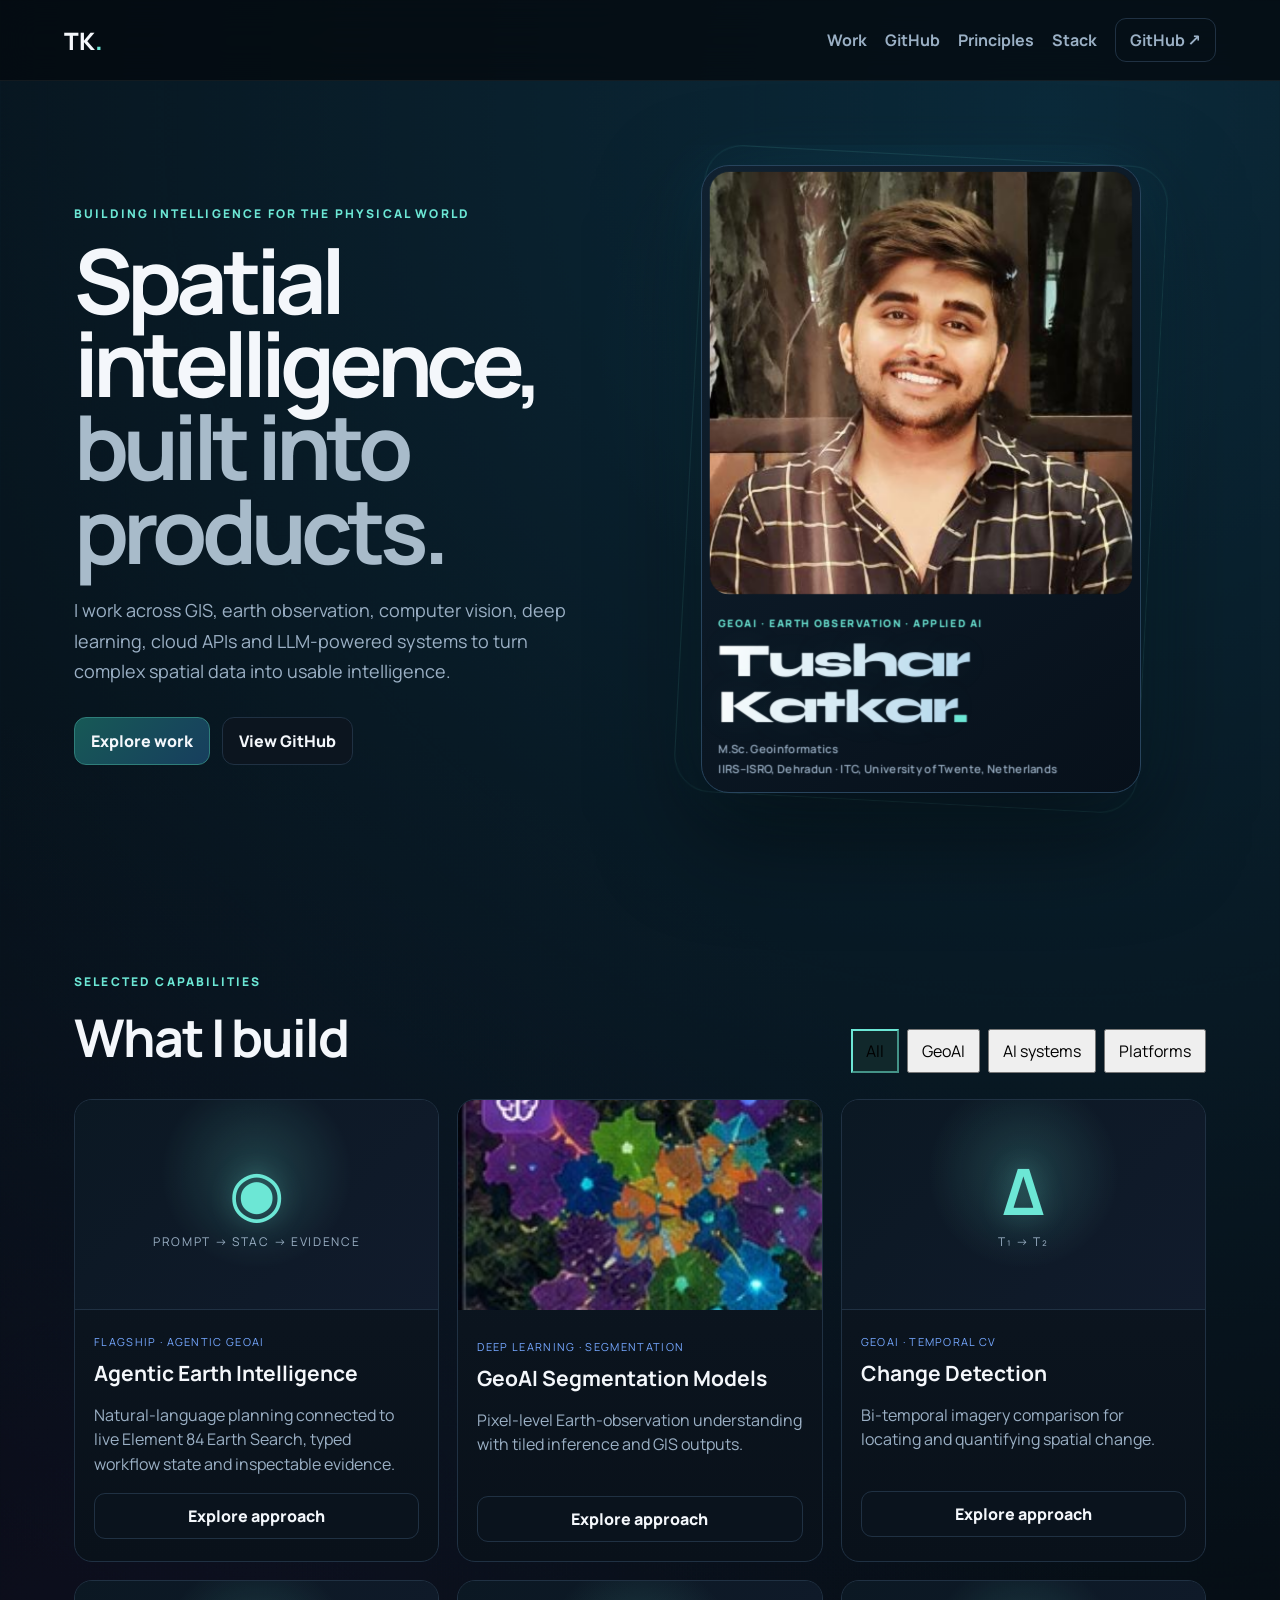
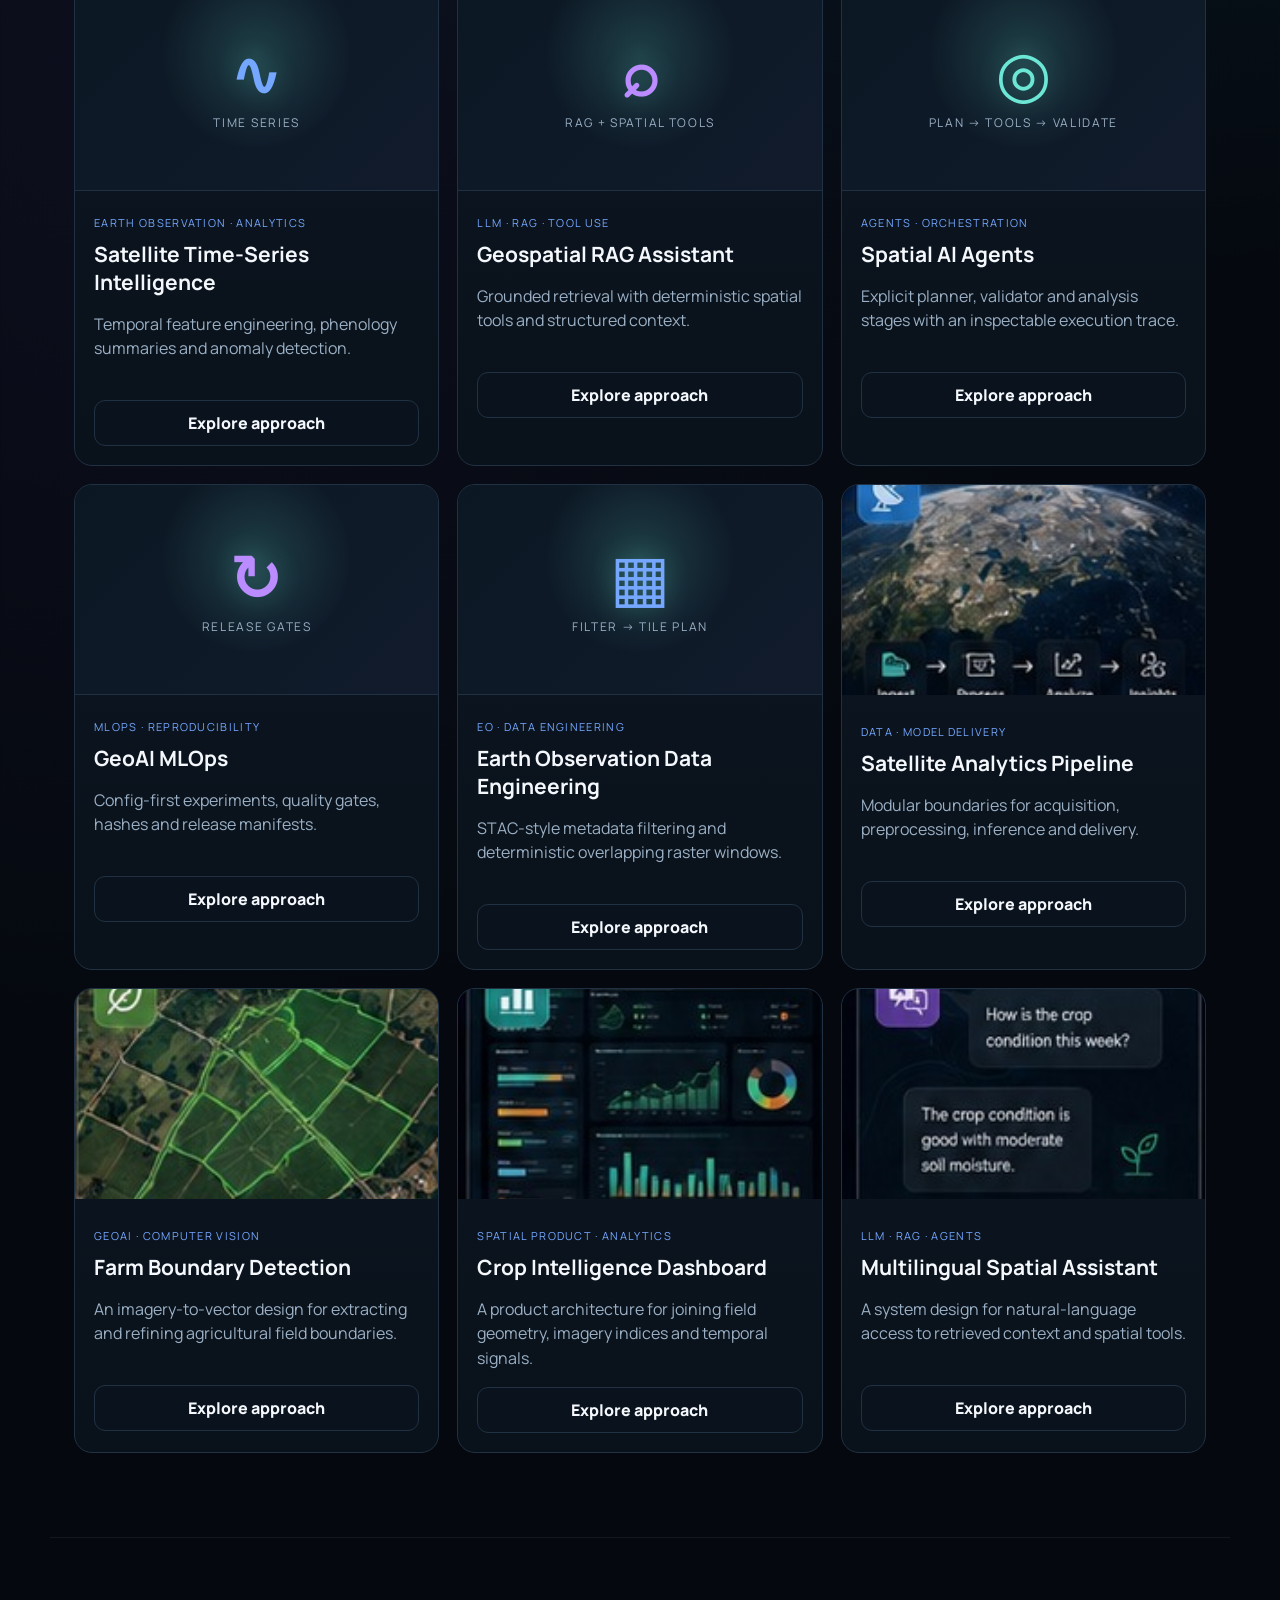
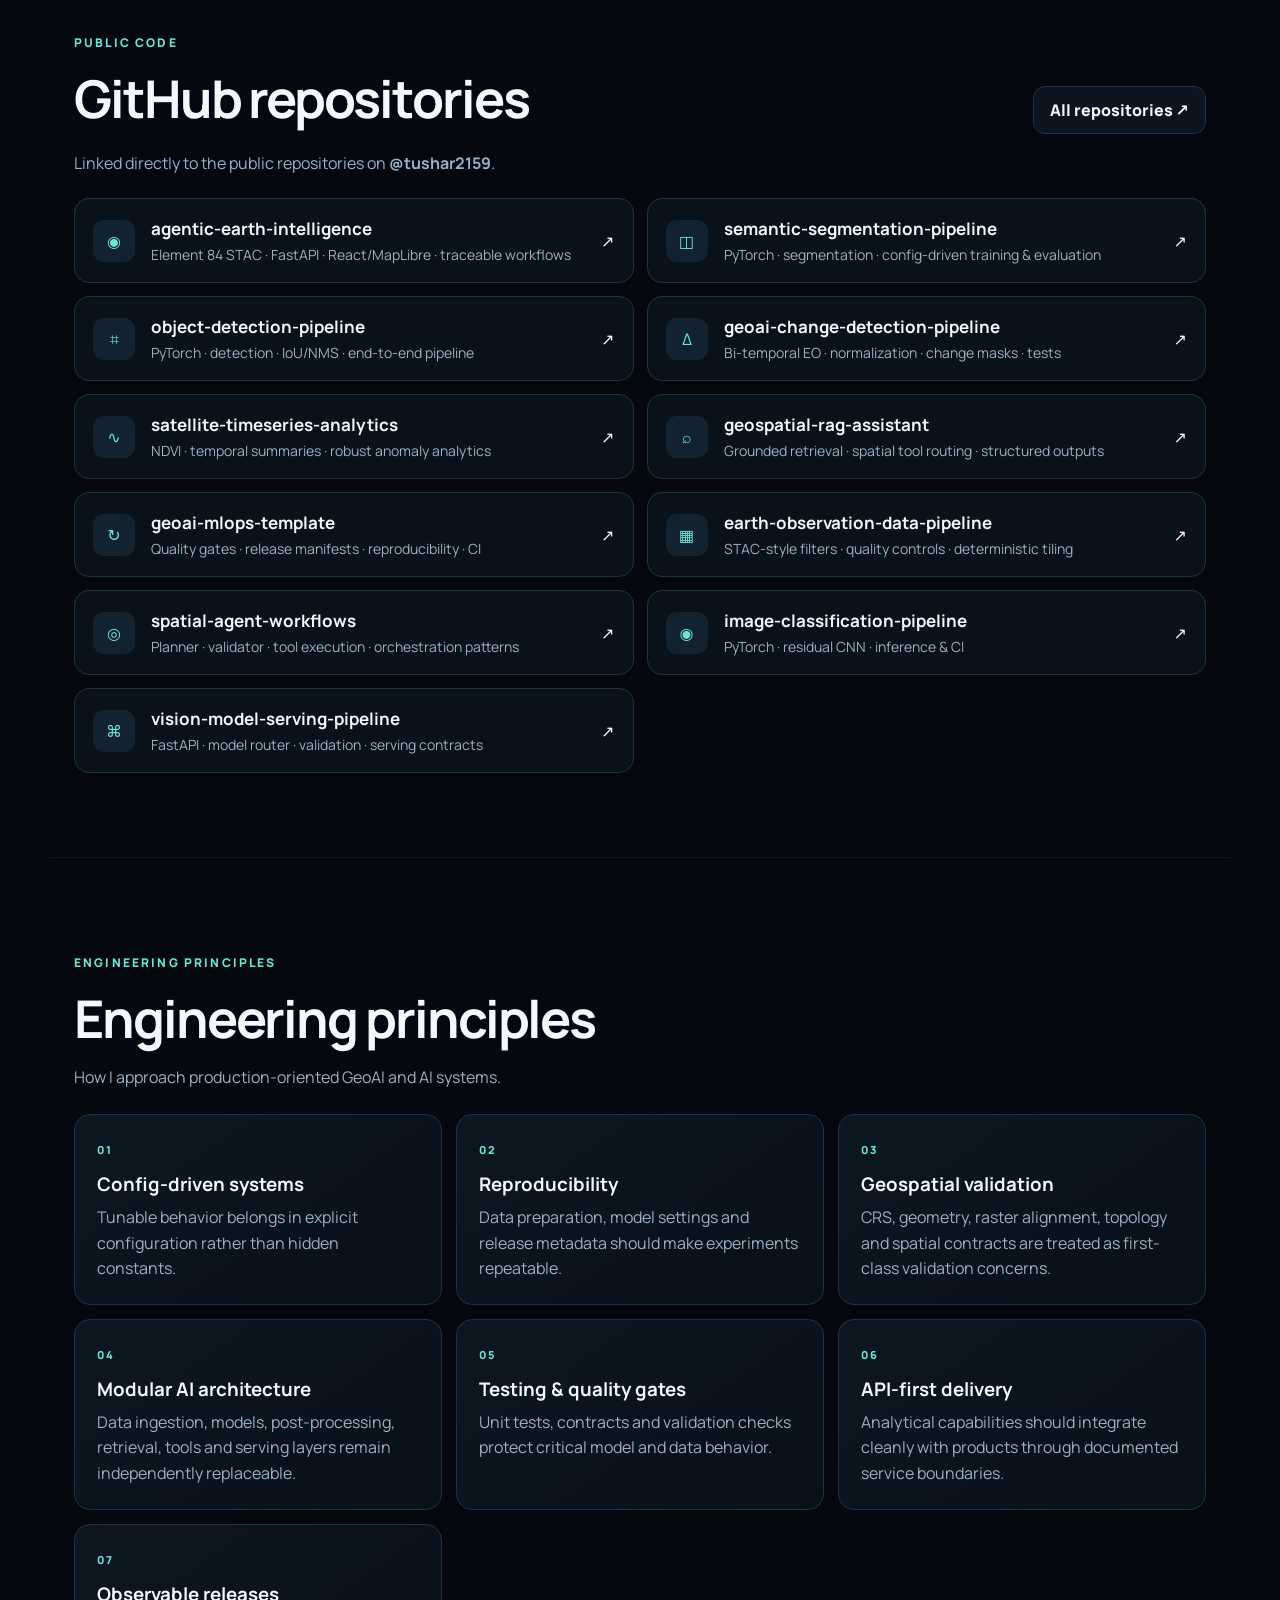
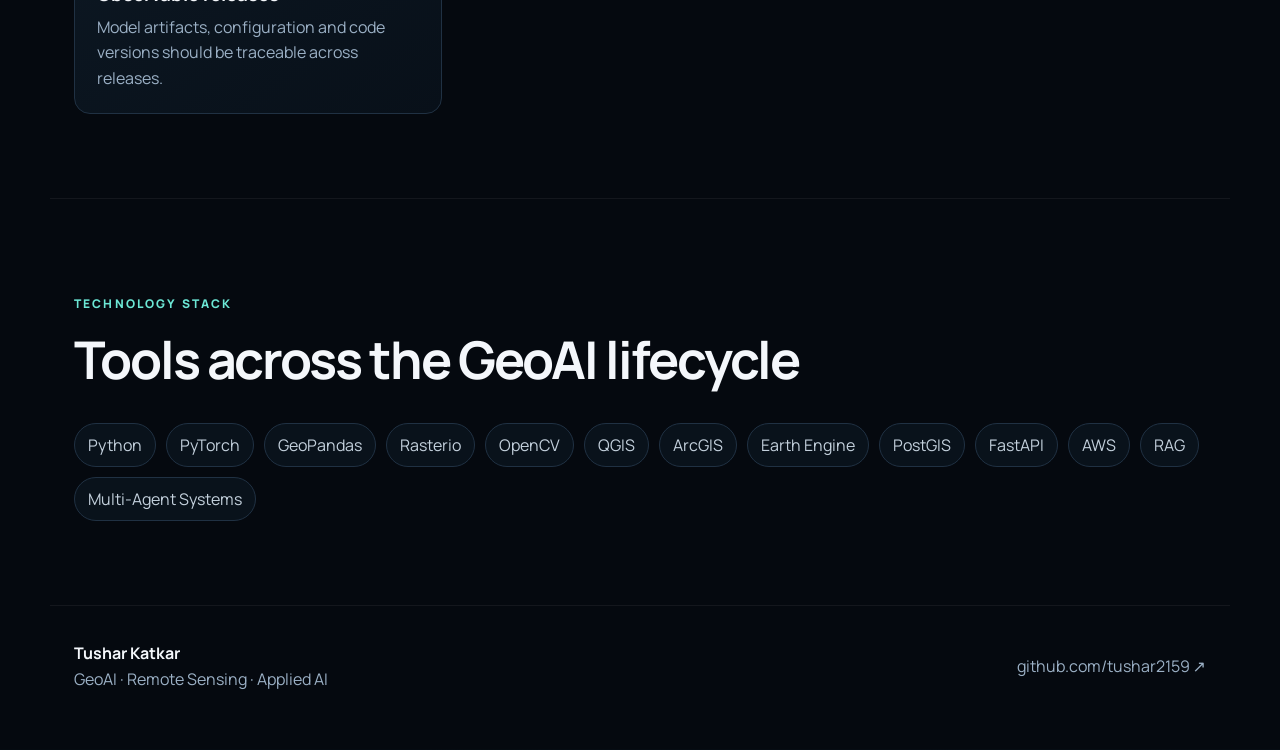
==== commit 65f58a28: "Feature Agentic Earth Intelligence" ====
--- a/index.html
+++ b/index.html
@@ -8,7 +8,7 @@
   <link rel="preconnect" href="https://fonts.googleapis.com" />
   <link rel="preconnect" href="https://fonts.gstatic.com" crossorigin />
   <link href="https://fonts.googleapis.com/css2?family=Manrope:wght@400;600;700;800&amp;family=Syne:wght@600;700;800&amp;display=swap" rel="stylesheet" />
-  <link rel="stylesheet" href="styles.css" />
+  <link rel="stylesheet" href="styles.css?v=12" />
 </head>
 <body>
   <header class="nav">
@@ -63,6 +63,7 @@
       </div>
 
       <div class="project-grid">
+        <article class="project-card feature-card agents" data-category="ai"><div class="card-art"><b>◉</b><span>prompt → STAC → evidence</span></div><div class="project-body"><span>FLAGSHIP · AGENTIC GEOAI</span><h3>Agentic Earth Intelligence</h3><p>Natural-language planning connected to live Element 84 Earth Search, typed workflow state and inspectable evidence.</p><button class="case-btn" data-case="agentic-earth">Explore approach</button></div></article>
         <article class="project-card" data-category="geoai"><img src="assets/segmentation.jpg" alt="GeoAI segmentation visual" /><div class="project-body"><span>DEEP LEARNING · SEGMENTATION</span><h3>GeoAI Segmentation Models</h3><p>Pixel-level Earth-observation understanding with tiled inference and GIS outputs.</p><button class="case-btn" data-case="segmentation-models">Explore approach</button></div></article>
         <article class="project-card feature-card change" data-category="geoai"><div class="card-art"><b>Δ</b><span>t₁ → t₂</span></div><div class="project-body"><span>GEOAI · TEMPORAL CV</span><h3>Change Detection</h3><p>Bi-temporal imagery comparison for locating and quantifying spatial change.</p><button class="case-btn" data-case="change-detection">Explore approach</button></div></article>
         <article class="project-card feature-card timeseries" data-category="geoai"><div class="card-art"><b>∿</b><span>time series</span></div><div class="project-body"><span>EARTH OBSERVATION · ANALYTICS</span><h3>Satellite Time-Series Intelligence</h3><p>Temporal feature engineering, phenology summaries and anomaly detection.</p><button class="case-btn" data-case="timeseries">Explore approach</button></div></article>
@@ -88,6 +89,7 @@
       <p class="repo-intro">Linked directly to the public repositories on <strong>@tushar2159</strong>.</p>
 
       <div class="repo-grid">
+        <a class="repo-card" href="https://github.com/tushar2159/agentic-earth-intelligence" target="_blank" rel="noopener"><div class="repo-icon">◉</div><div><h3>agentic-earth-intelligence</h3><p>Element 84 STAC · FastAPI · React/MapLibre · traceable workflows</p></div><span>↗</span></a>
         <a class="repo-card" href="https://github.com/tushar2159/semantic-segmentation-pipeline" target="_blank" rel="noopener"><div class="repo-icon">◫</div><div><h3>semantic-segmentation-pipeline</h3><p>PyTorch · segmentation · config-driven training & evaluation</p></div><span>↗</span></a>
         <a class="repo-card" href="https://github.com/tushar2159/object-detection-pipeline" target="_blank" rel="noopener"><div class="repo-icon">⌗</div><div><h3>object-detection-pipeline</h3><p>PyTorch · detection · IoU/NMS · end-to-end pipeline</p></div><span>↗</span></a>
         <a class="repo-card" href="https://github.com/tushar2159/geoai-change-detection-pipeline" target="_blank" rel="noopener"><div class="repo-icon">Δ</div><div><h3>geoai-change-detection-pipeline</h3><p>Bi-temporal EO · normalization · change masks · tests</p></div><span>↗</span></a>
@@ -152,6 +154,6 @@
     </div>
   </dialog>
 
-  <script src="script.js?v=11"></script>
+  <script src="script.js?v=12"></script>
 </body>
 </html>
--- a/styles.css
+++ b/styles.css
@@ -21,7 +21,7 @@
 .hero-actions{display:flex;gap:12px;flex-wrap:wrap;margin-top:30px}
 .btn{display:inline-flex;align-items:center;justify-content:center;border:1px solid var(--border);border-radius:12px;background:#0c151f;color:var(--text);padding:12px 16px;font-weight:800;cursor:pointer}
 .btn:hover{border-color:#42617d}.btn.primary{background:linear-gradient(135deg,#175956,#173e5e);border-color:#2f7e7a}
-.hero-visual{position:relative;display:grid;place-items:center;perspective:1100px}.profile-card{position:relative;width:min(100%,440px);padding:12px;border:1px solid #28445d;border-radius:28px;background:linear-gradient(145deg,#102130,#07101a);box-shadow:0 38px 100px rgba(0,0,0,.52),0 0 70px rgba(61,172,215,.1)}.profile-card:before{content:"";position:absolute;inset:-18px;border:1px solid rgba(108,231,213,.12);border-radius:38px;transform:translateZ(-24px) rotate(3deg);pointer-events:none}.profile-card img{display:block;width:100%;aspect-ratio:1;object-fit:cover;border-radius:19px;transform:translateZ(22px)}.profile-card-copy{position:relative;display:block;padding:20px 10px 10px;text-align:left;transform:translateZ(30px)}.profile-specialty{display:block;color:var(--accent);font-size:10px;font-weight:800;letter-spacing:.14em}.profile-name{display:block;margin:9px 0 11px;font-family:Syne,Manrope,sans-serif;font-size:clamp(32px,4vw,46px);font-weight:800;line-height:.95;letter-spacing:-.05em;background:linear-gradient(100deg,#fff,#b9d9ed 60%,var(--accent));-webkit-background-clip:text;background-clip:text;color:transparent;text-shadow:0 0 34px rgba(108,231,213,.08)}.profile-name>span{color:var(--accent);-webkit-text-fill-color:var(--accent)}.profile-education{display:block;color:var(--muted);font-size:11px;font-weight:600;line-height:1.65;letter-spacing:.015em}.tilt-card{--rx:0deg;--ry:0deg;transform-style:preserve-3d;transform:rotateX(var(--rx)) rotateY(var(--ry));transition:transform .18s ease-out,box-shadow .18s ease-out;will-change:transform}.tilt-card.is-tilting{box-shadow:0 45px 110px rgba(0,0,0,.58),0 0 90px rgba(61,172,215,.16)}
+.hero-visual{position:relative;display:grid;place-items:center;perspective:1100px}.profile-card{position:relative;width:min(100%,440px);padding:12px;border:1px solid #28445d;border-radius:28px;background:linear-gradient(145deg,#102130,#07101a);box-shadow:0 38px 100px rgba(0,0,0,.52),0 0 70px rgba(61,172,215,.1)}.profile-card:before{content:"";position:absolute;inset:-18px;border:1px solid rgba(108,231,213,.12);border-radius:38px;transform:translateZ(-24px) rotate(3deg);pointer-events:none}.profile-card:after{content:none!important;display:none!important}.profile-card img{display:block;width:100%;aspect-ratio:1;object-fit:cover;border-radius:19px;transform:translateZ(22px)}.profile-card-copy{position:relative;display:block;padding:20px 10px 10px;text-align:left;transform:translateZ(30px)}.profile-specialty{display:block;color:var(--accent);font-size:10px;font-weight:800;letter-spacing:.14em}.profile-name{display:block;margin:9px 0 11px;font-family:Syne,Manrope,sans-serif;font-size:clamp(32px,4vw,46px);font-weight:800;line-height:.95;letter-spacing:-.05em;background:linear-gradient(100deg,#fff,#b9d9ed 60%,var(--accent));-webkit-background-clip:text;background-clip:text;color:transparent;text-shadow:0 0 34px rgba(108,231,213,.08)}.profile-name>span{color:var(--accent);-webkit-text-fill-color:var(--accent)}.profile-education{display:block;color:var(--muted);font-size:11px;font-weight:600;line-height:1.65;letter-spacing:.015em}.tilt-card{--rx:0deg;--ry:0deg;transform-style:preserve-3d;transform:rotateX(var(--rx)) rotateY(var(--ry));transition:transform .18s ease-out,box-shadow .18s ease-out;will-change:transform}.tilt-card.is-tilting{box-shadow:0 45px 110px rgba(0,0,0,.58),0 0 90px rgba(61,172,215,.16)}
 .section-head{display:flex;justify-content:space-between;align-items:end;gap:24px;margin-bottom:26px}
 .filters{display:flex;gap:8px;flex-wrap:wrap}.filter{padding:9px 13px}.filter.active{border-color:var(--accent);background:#11282b}
 .project-grid{display:grid;grid-template-columns:repeat(3,1fr);gap:18px}
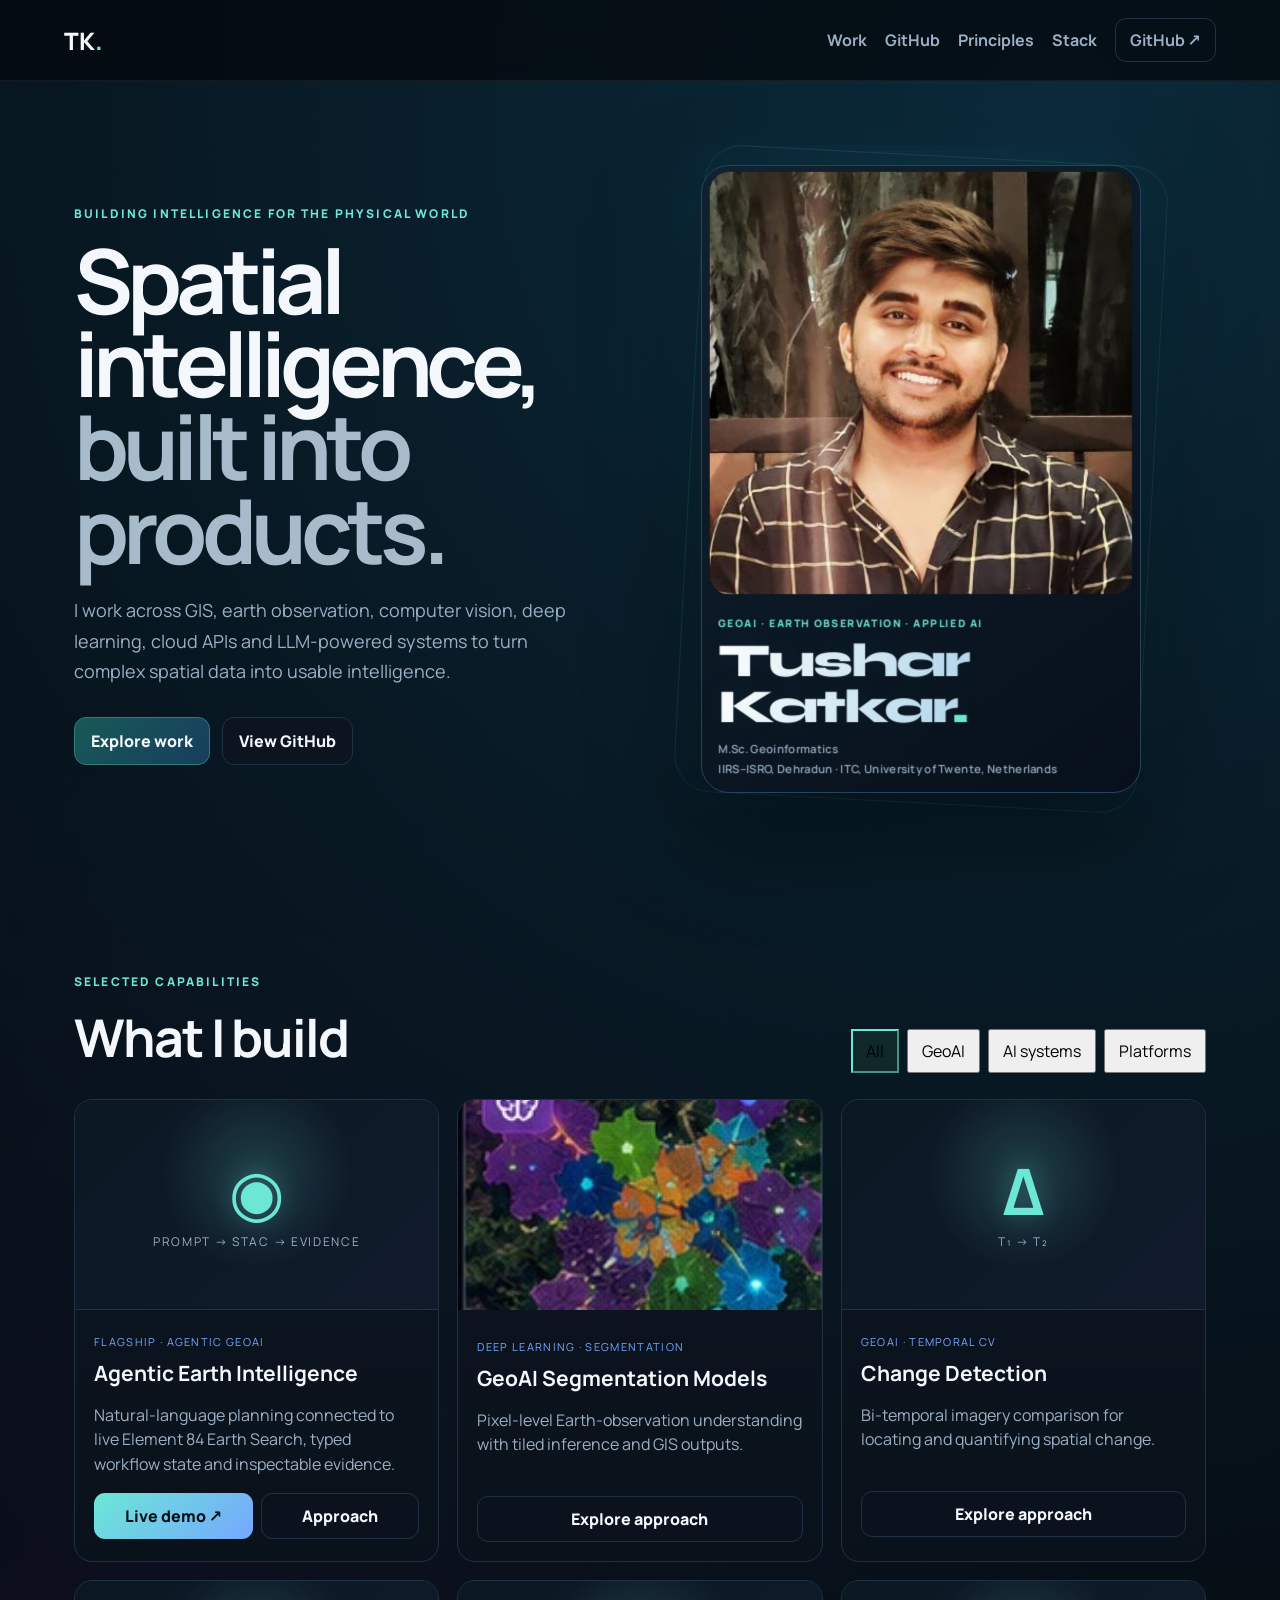
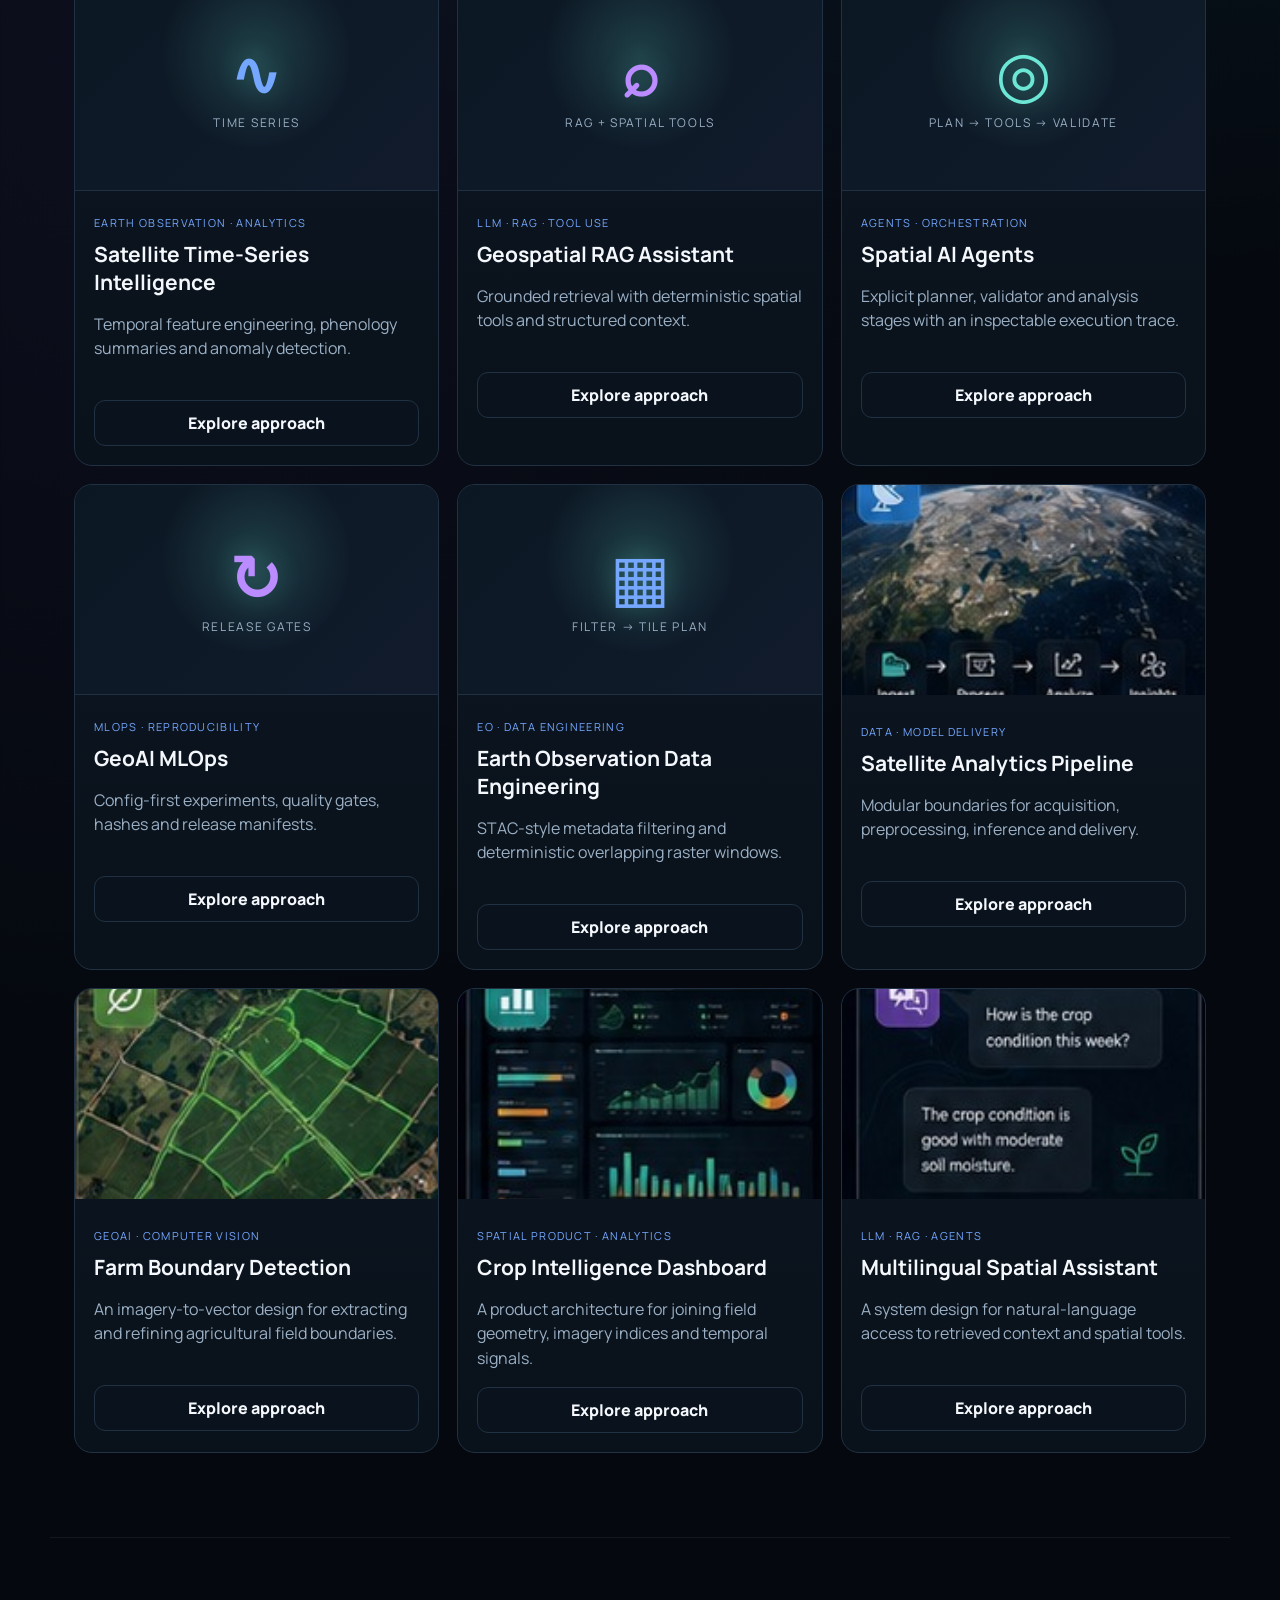
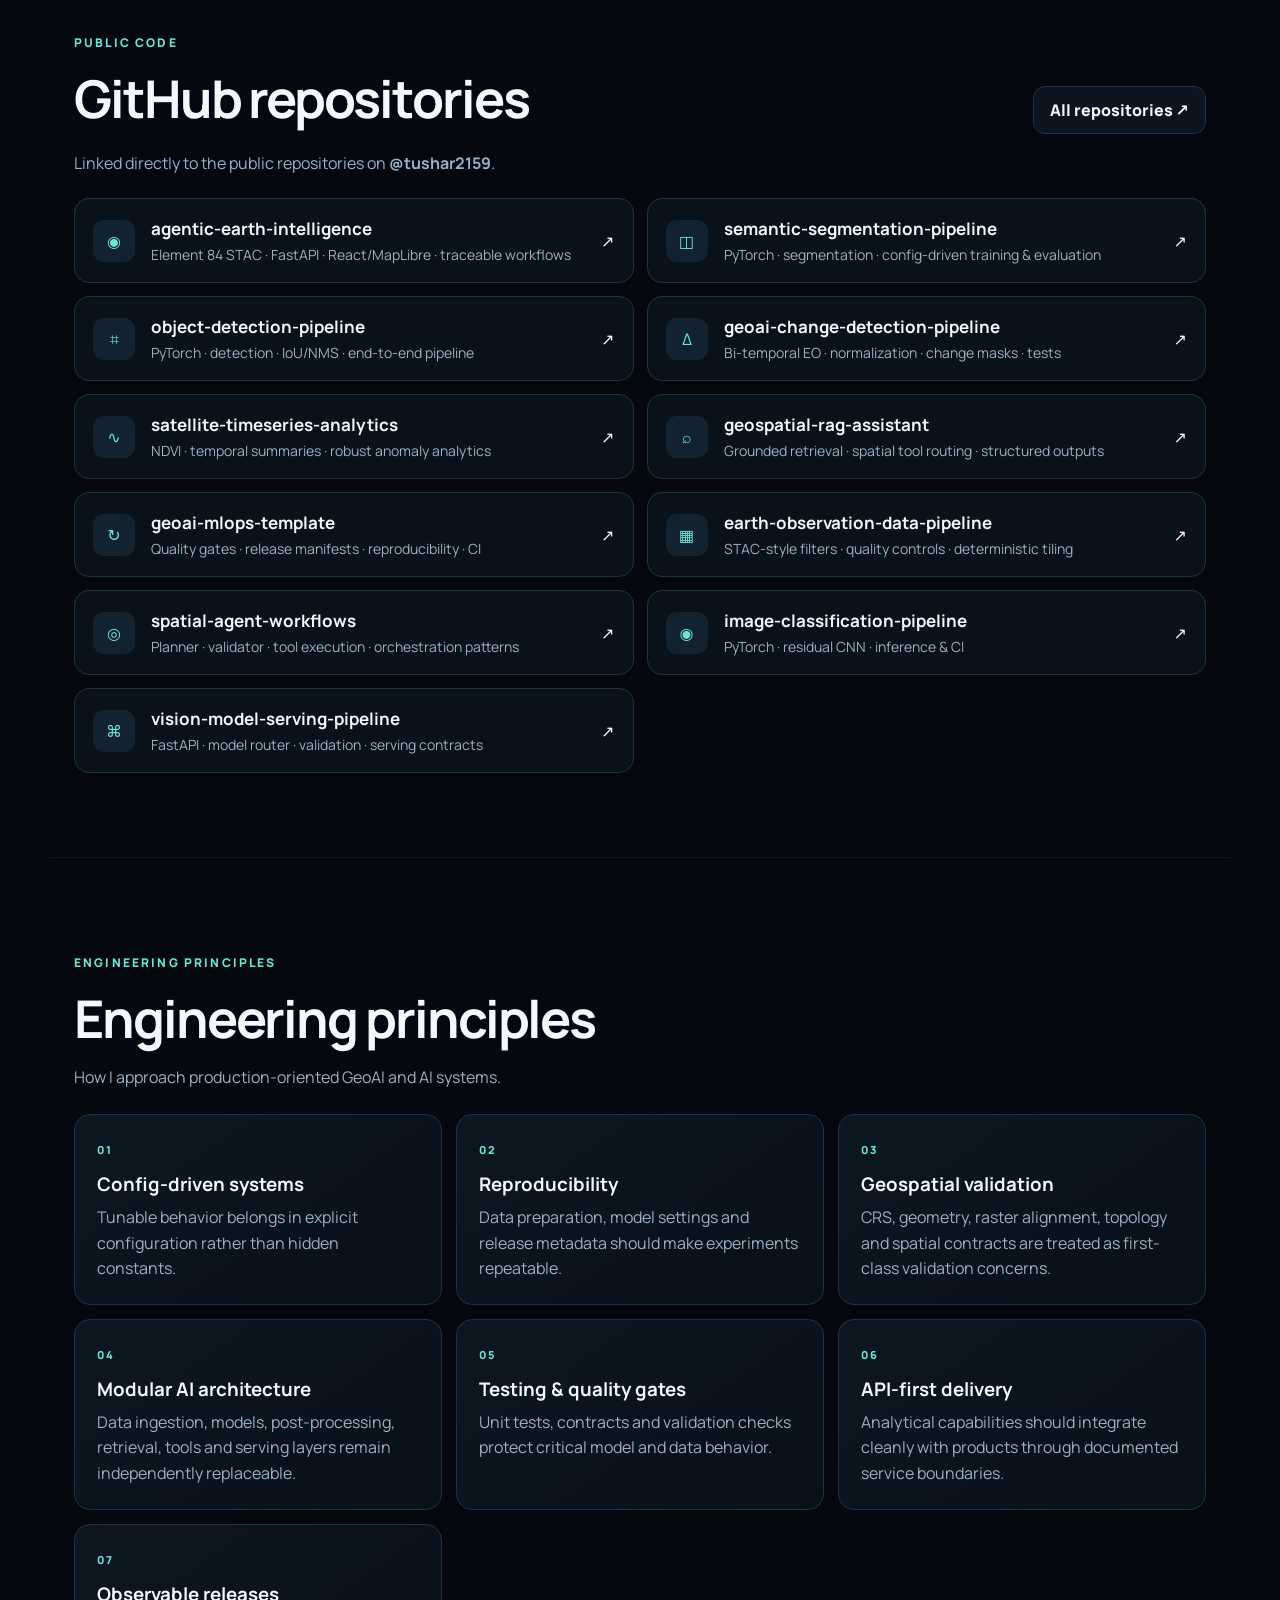
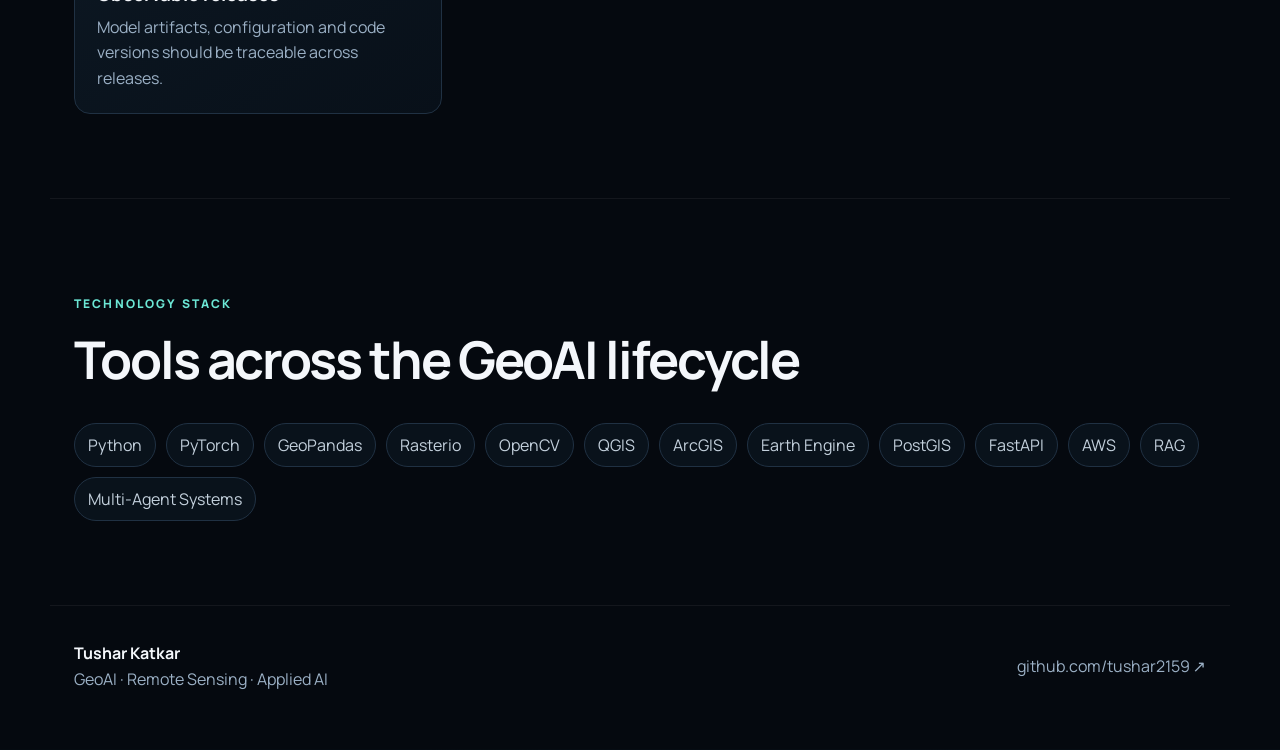
==== commit 11d52d17: "Link flagship live demo" ====
--- a/index.html
+++ b/index.html
@@ -8,7 +8,7 @@
   <link rel="preconnect" href="https://fonts.googleapis.com" />
   <link rel="preconnect" href="https://fonts.gstatic.com" crossorigin />
   <link href="https://fonts.googleapis.com/css2?family=Manrope:wght@400;600;700;800&amp;family=Syne:wght@600;700;800&amp;display=swap" rel="stylesheet" />
-  <link rel="stylesheet" href="styles.css?v=12" />
+  <link rel="stylesheet" href="styles.css?v=13" />
 </head>
 <body>
   <header class="nav">
@@ -63,7 +63,7 @@
       </div>
 
       <div class="project-grid">
-        <article class="project-card feature-card agents" data-category="ai"><div class="card-art"><b>◉</b><span>prompt → STAC → evidence</span></div><div class="project-body"><span>FLAGSHIP · AGENTIC GEOAI</span><h3>Agentic Earth Intelligence</h3><p>Natural-language planning connected to live Element 84 Earth Search, typed workflow state and inspectable evidence.</p><button class="case-btn" data-case="agentic-earth">Explore approach</button></div></article>
+        <article class="project-card feature-card agents" data-category="ai"><div class="card-art"><b>◉</b><span>prompt → STAC → evidence</span></div><div class="project-body"><span>FLAGSHIP · AGENTIC GEOAI</span><h3>Agentic Earth Intelligence</h3><p>Natural-language planning connected to live Element 84 Earth Search, typed workflow state and inspectable evidence.</p><div class="project-actions"><a class="live-btn" href="https://tushar2159.github.io/agentic-earth-intelligence/" target="_blank" rel="noopener">Live demo ↗</a><button class="case-btn" data-case="agentic-earth">Approach</button></div></div></article>
         <article class="project-card" data-category="geoai"><img src="assets/segmentation.jpg" alt="GeoAI segmentation visual" /><div class="project-body"><span>DEEP LEARNING · SEGMENTATION</span><h3>GeoAI Segmentation Models</h3><p>Pixel-level Earth-observation understanding with tiled inference and GIS outputs.</p><button class="case-btn" data-case="segmentation-models">Explore approach</button></div></article>
         <article class="project-card feature-card change" data-category="geoai"><div class="card-art"><b>Δ</b><span>t₁ → t₂</span></div><div class="project-body"><span>GEOAI · TEMPORAL CV</span><h3>Change Detection</h3><p>Bi-temporal imagery comparison for locating and quantifying spatial change.</p><button class="case-btn" data-case="change-detection">Explore approach</button></div></article>
         <article class="project-card feature-card timeseries" data-category="geoai"><div class="card-art"><b>∿</b><span>time series</span></div><div class="project-body"><span>EARTH OBSERVATION · ANALYTICS</span><h3>Satellite Time-Series Intelligence</h3><p>Temporal feature engineering, phenology summaries and anomaly detection.</p><button class="case-btn" data-case="timeseries">Explore approach</button></div></article>
--- a/styles.css
+++ b/styles.css
@@ -29,6 +29,7 @@
 .project-card:hover{transform:translateY(-4px);border-color:#3d5971}.project-card.hidden{display:none}
 .project-card>img{width:100%;height:210px;object-fit:cover}.project-body{padding:19px}.project-body>span{font-size:11px;letter-spacing:.12em;color:var(--accent2)}
 .project-body h3{font-size:21px;margin:8px 0}.project-body p{color:var(--muted);line-height:1.55;min-height:72px}.case-btn{width:100%;background:#0a131d;color:var(--text);border:1px solid var(--border);border-radius:11px;padding:11px;cursor:pointer;font-weight:800}
+.project-actions{display:grid;grid-template-columns:1fr 1fr;gap:8px}.project-actions .case-btn{min-width:0}.live-btn{display:grid;place-items:center;border-radius:11px;padding:11px;background:linear-gradient(135deg,var(--accent),var(--accent2));color:#031015;font-weight:800;text-align:center}
 .github-section{border-top:1px solid rgba(255,255,255,.06)}.repo-intro{color:var(--muted);margin:-8px 0 24px}.repo-grid{display:grid;grid-template-columns:1fr 1fr;gap:13px}
 .repo-card{display:grid;grid-template-columns:auto 1fr auto;align-items:center;gap:16px;padding:18px;border:1px solid var(--border);border-radius:15px;background:#09121b}
 .repo-card:hover{border-color:var(--accent2);background:#0c1823}.repo-card h3{margin:0 0 5px;font-size:17px}.repo-card p{margin:0;color:var(--muted);font-size:14px}.repo-icon{width:42px;height:42px;border-radius:11px;background:#122231;display:grid;place-items:center;color:var(--accent)}
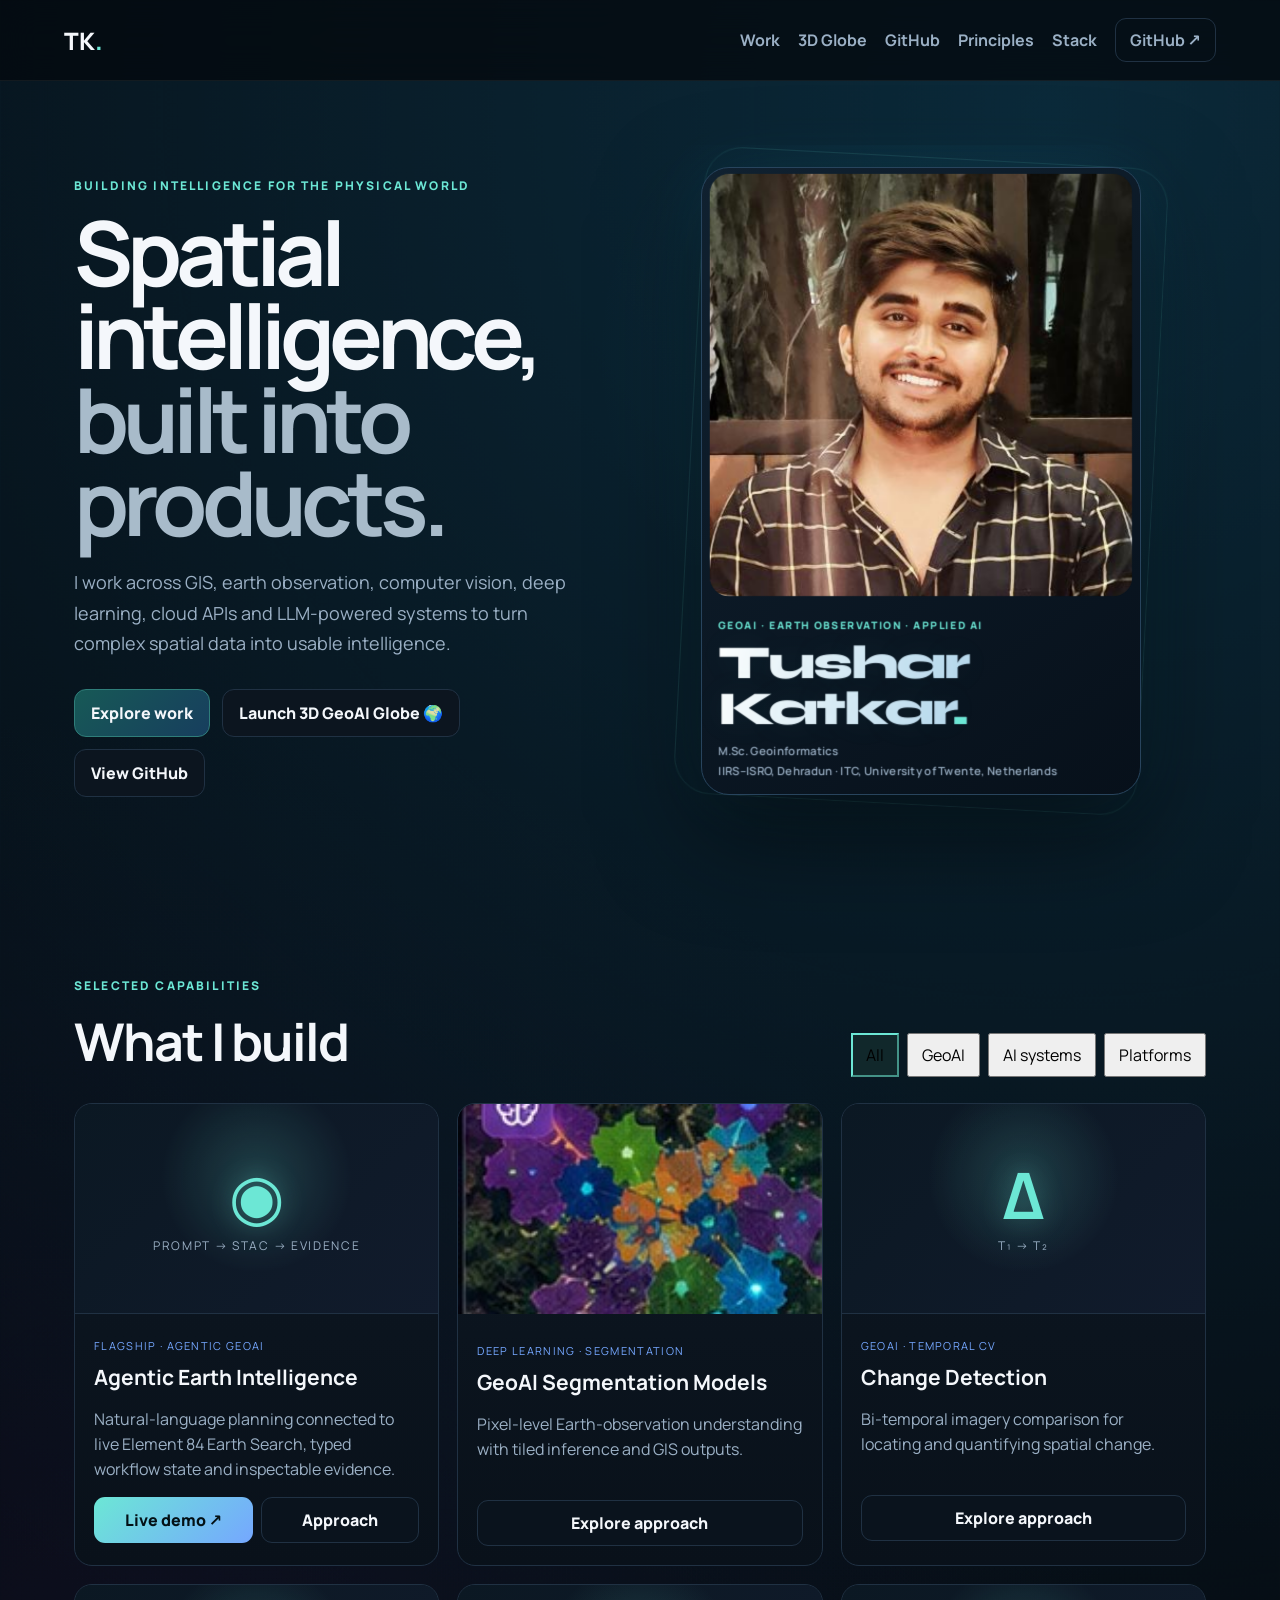
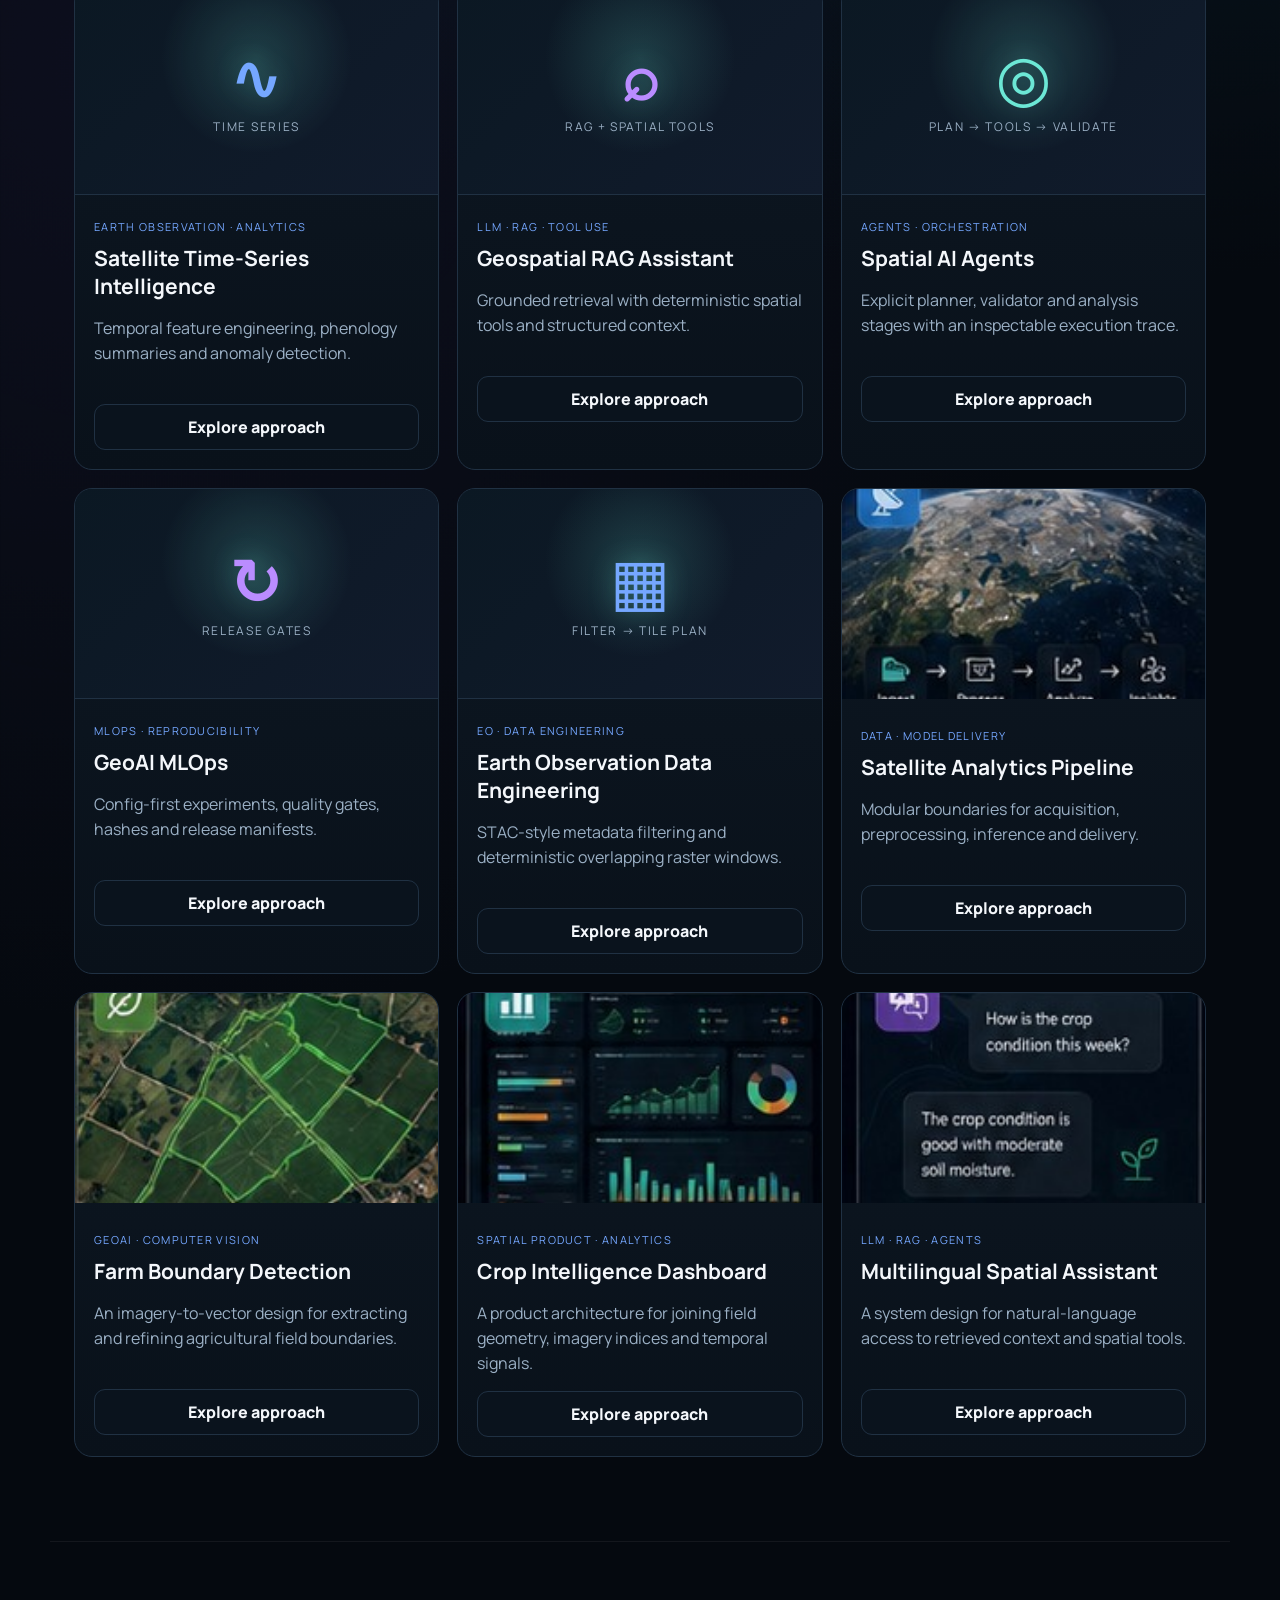
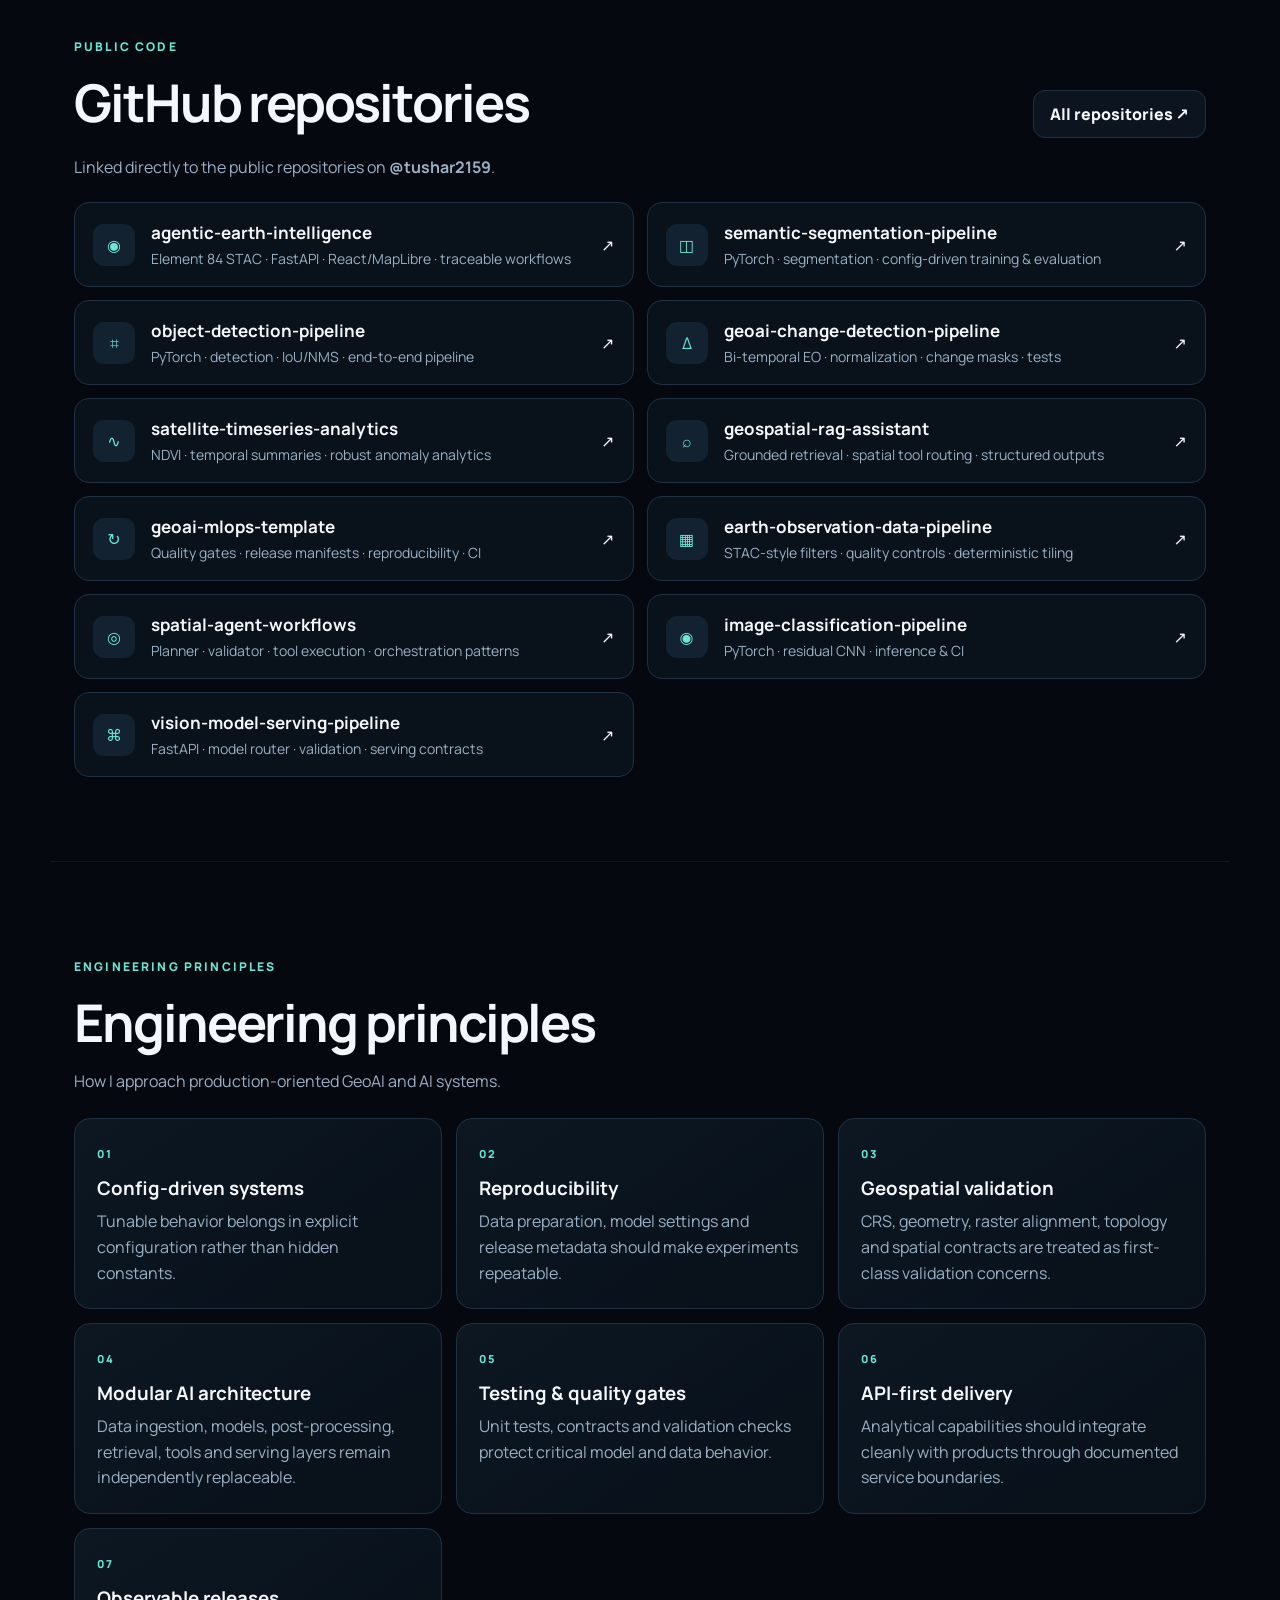
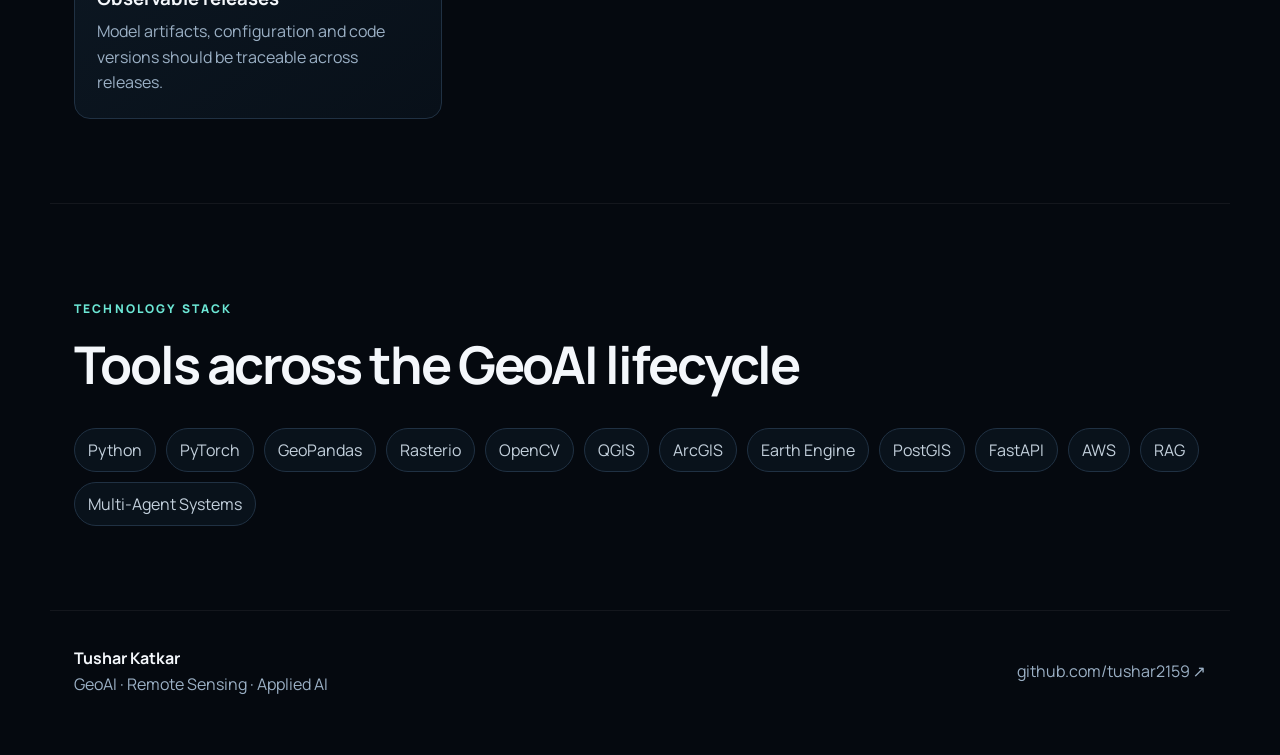
==== commit 356f5314: "Launch interactive Cesium GeoAI globe" ====
--- a/index.html
+++ b/index.html
@@ -15,6 +15,7 @@
     <a class="brand" href="#home">TK<span>.</span></a>
     <nav>
       <a href="#work">Work</a>
+      <a href="explorer/">3D Globe</a>
       <a href="#github">GitHub</a>
       <a href="#principles">Principles</a>
       <a href="#stack">Stack</a>
@@ -33,6 +34,7 @@
         </p>
         <div class="hero-actions">
           <a class="btn primary" href="#work">Explore work</a>
+          <a class="btn globe-launch" href="explorer/">Launch 3D GeoAI Globe 🌍</a>
           <a class="btn" href="https://github.com/tushar2159" target="_blank" rel="noopener">View GitHub</a>
         </div>
       </div>
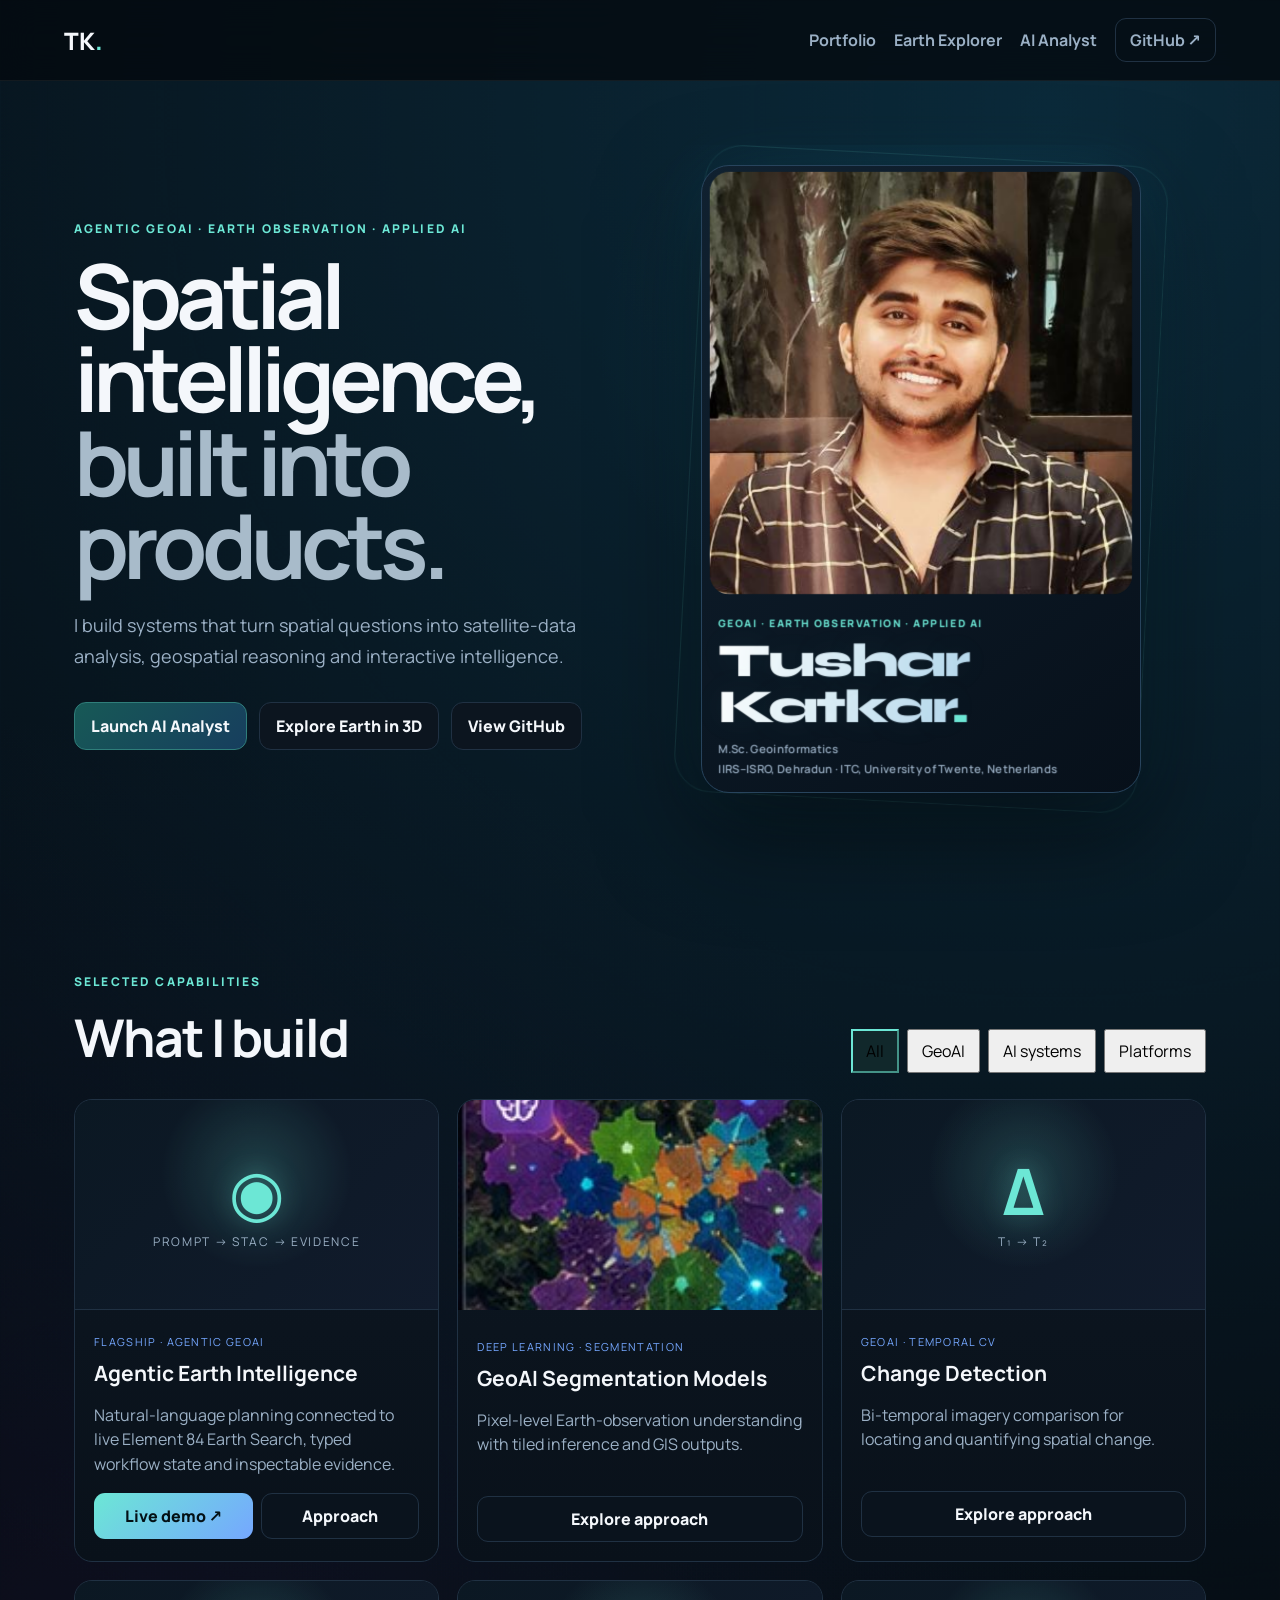
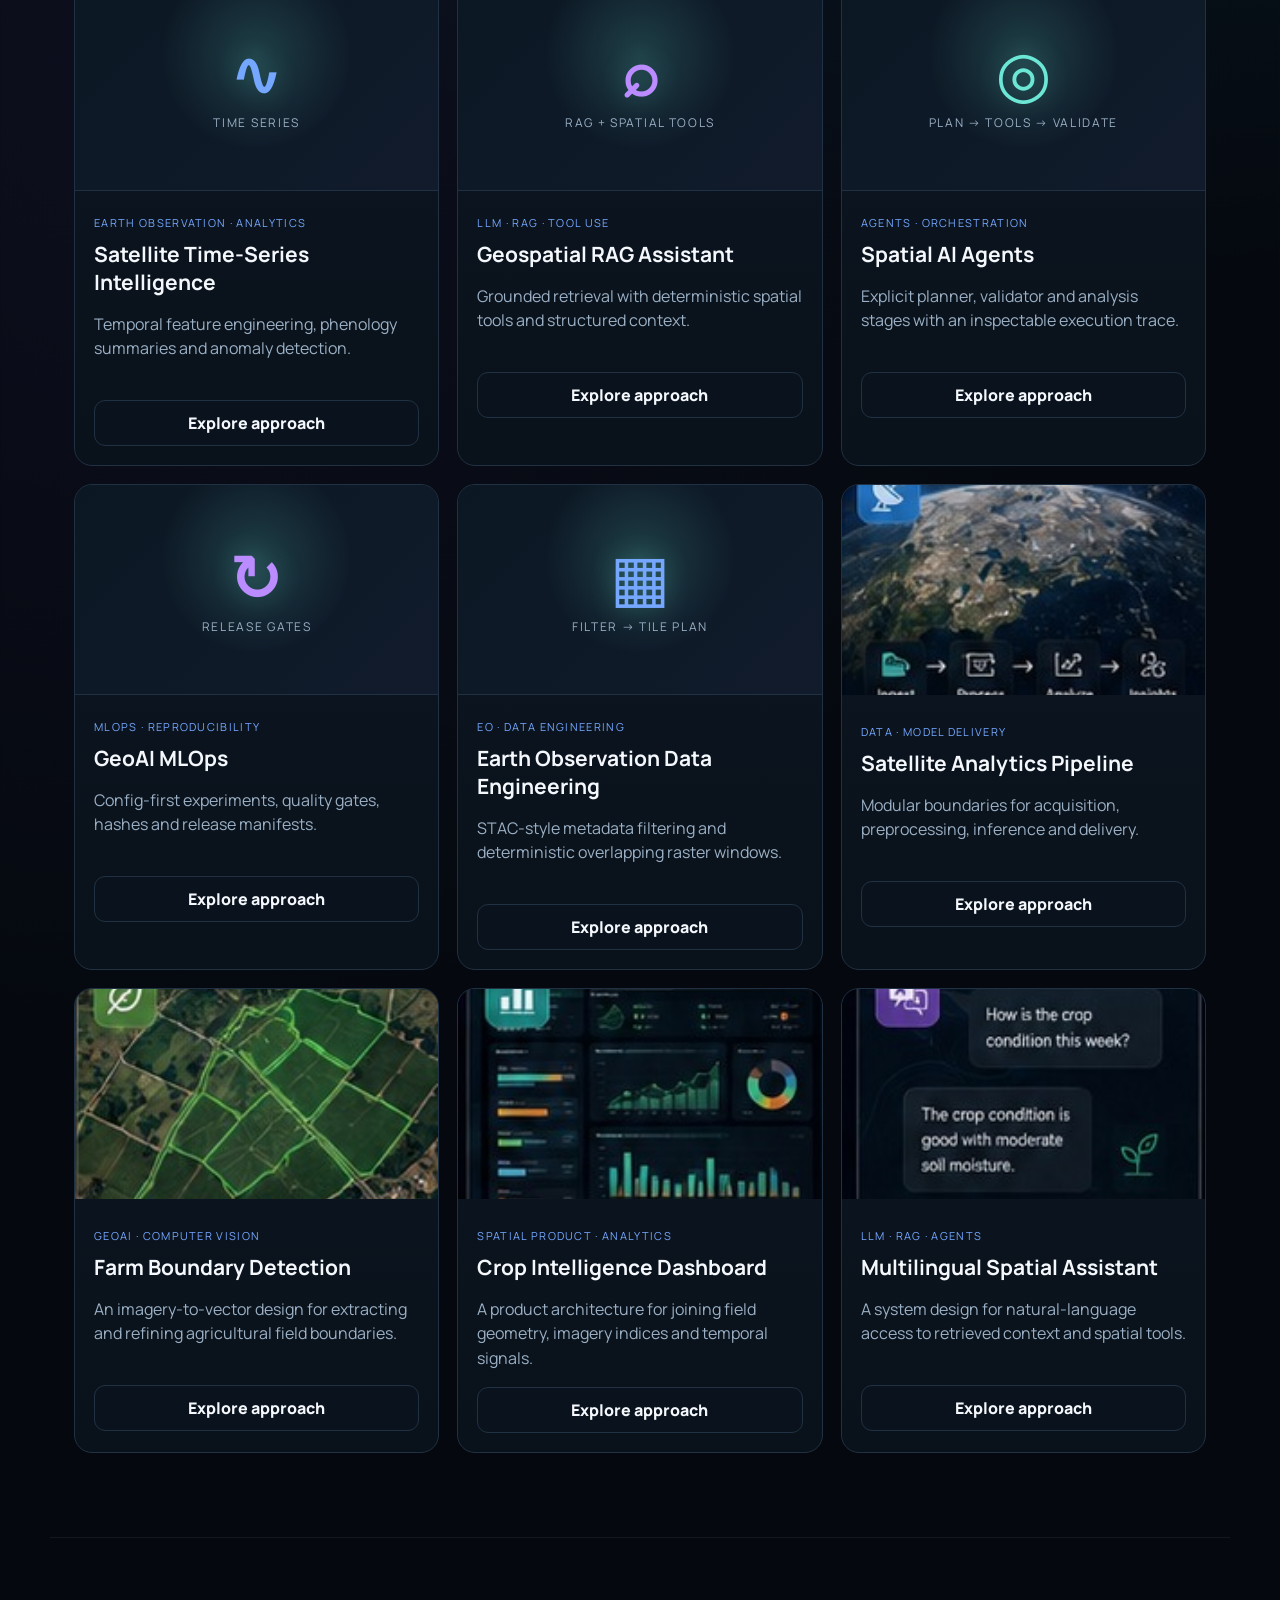
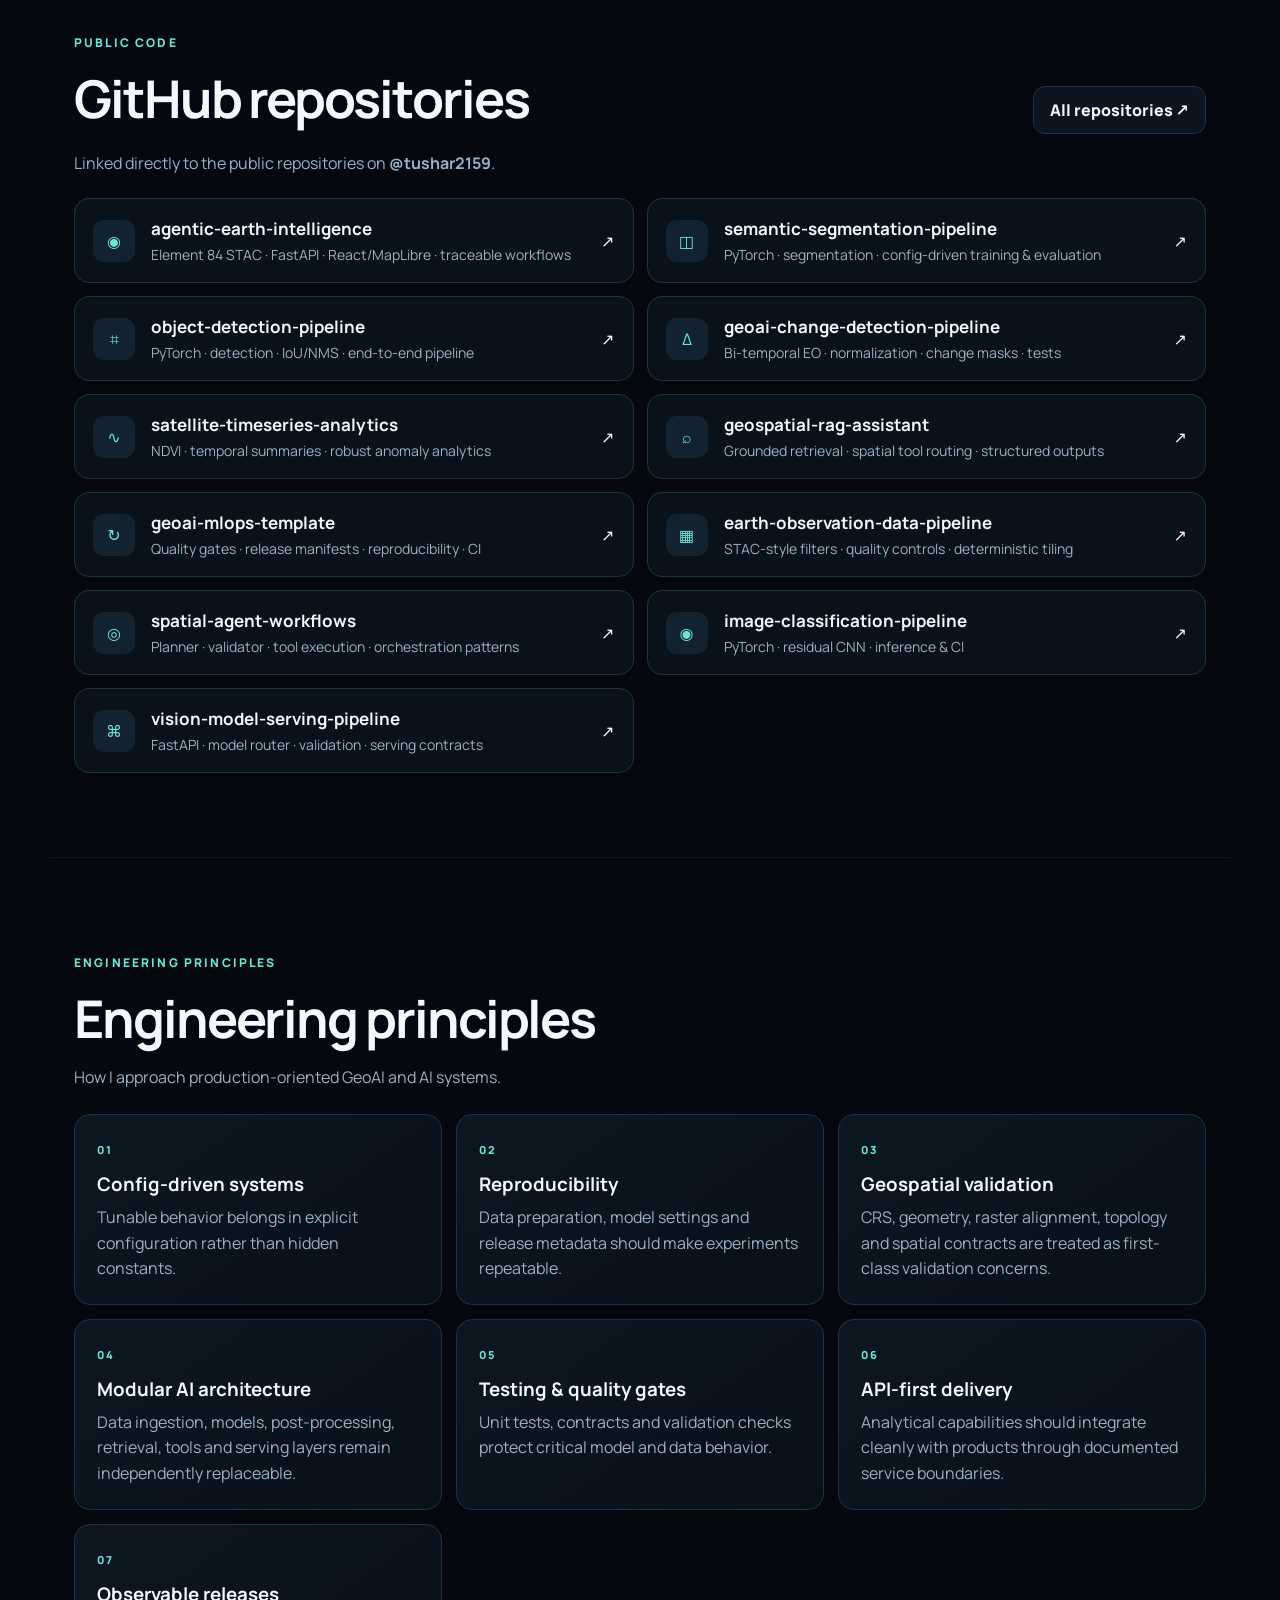
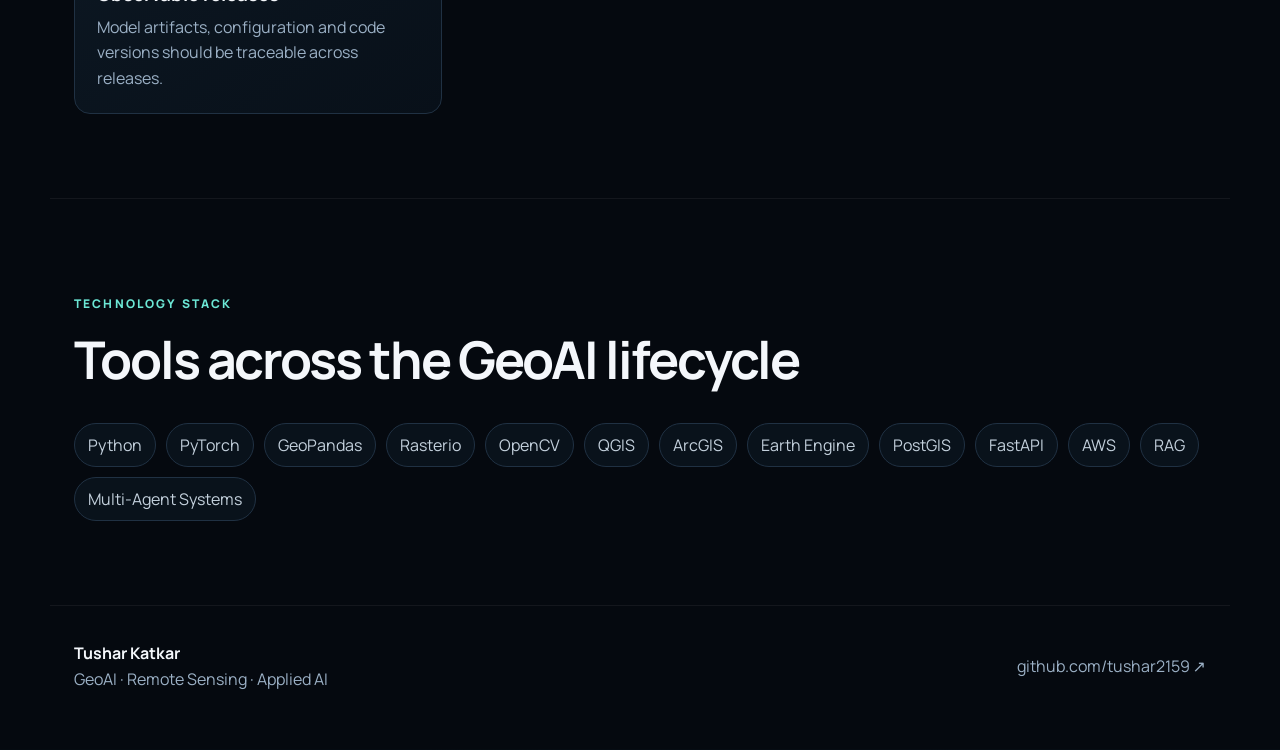
==== commit 749211ac: "Integrate portfolio with Earth Explorer and AI Analyst" ====
--- a/index.html
+++ b/index.html
@@ -13,12 +13,10 @@
 <body>
   <header class="nav">
     <a class="brand" href="#home">TK<span>.</span></a>
-    <nav>
-      <a href="#work">Work</a>
-      <a href="explorer/">3D Globe</a>
-      <a href="#github">GitHub</a>
-      <a href="#principles">Principles</a>
-      <a href="#stack">Stack</a>
+    <nav aria-label="Product navigation">
+      <a class="active" href="./">Portfolio</a>
+      <a href="explorer/">Earth Explorer</a>
+      <a href="https://tushar2159.github.io/agentic-earth-intelligence/">AI Analyst</a>
       <a class="nav-cta" href="https://github.com/tushar2159" target="_blank" rel="noopener">GitHub ↗</a>
     </nav>
   </header>
@@ -26,15 +24,15 @@
   <main>
     <section id="home" class="hero section">
       <div class="hero-copy">
-        <p class="eyebrow">BUILDING INTELLIGENCE FOR THE PHYSICAL WORLD</p>
+        <p class="eyebrow">AGENTIC GEOAI · EARTH OBSERVATION · APPLIED AI</p>
         <h1>Spatial intelligence,<br><span>built into products.</span></h1>
         <p class="lead">
-          I work across GIS, earth observation, computer vision, deep learning,
-          cloud APIs and LLM-powered systems to turn complex spatial data into usable intelligence.
+          I build systems that turn spatial questions into satellite-data analysis,
+          geospatial reasoning and interactive intelligence.
         </p>
         <div class="hero-actions">
-          <a class="btn primary" href="#work">Explore work</a>
-          <a class="btn globe-launch" href="explorer/">Launch 3D GeoAI Globe 🌍</a>
+          <a class="btn primary" href="https://tushar2159.github.io/agentic-earth-intelligence/">Launch AI Analyst</a>
+          <a class="btn globe-launch" href="explorer/">Explore Earth in 3D</a>
           <a class="btn" href="https://github.com/tushar2159" target="_blank" rel="noopener">View GitHub</a>
         </div>
       </div>
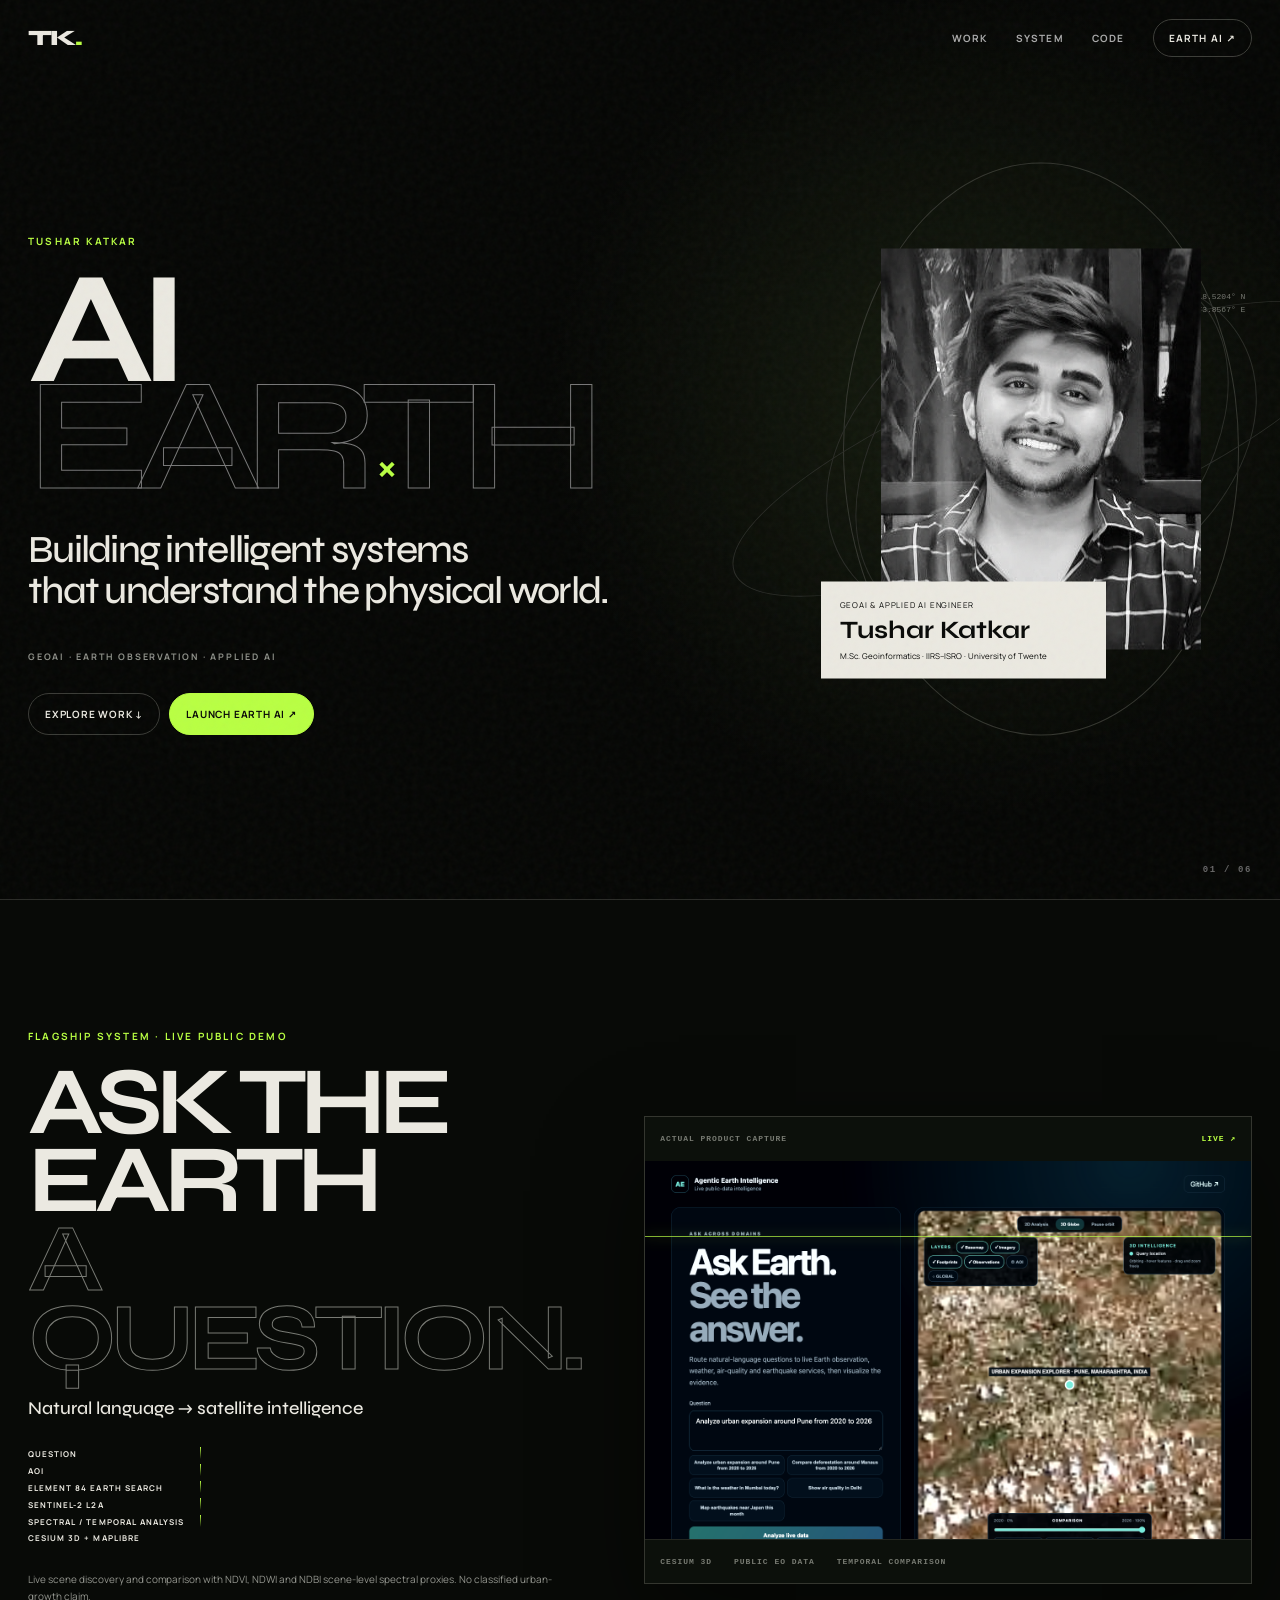
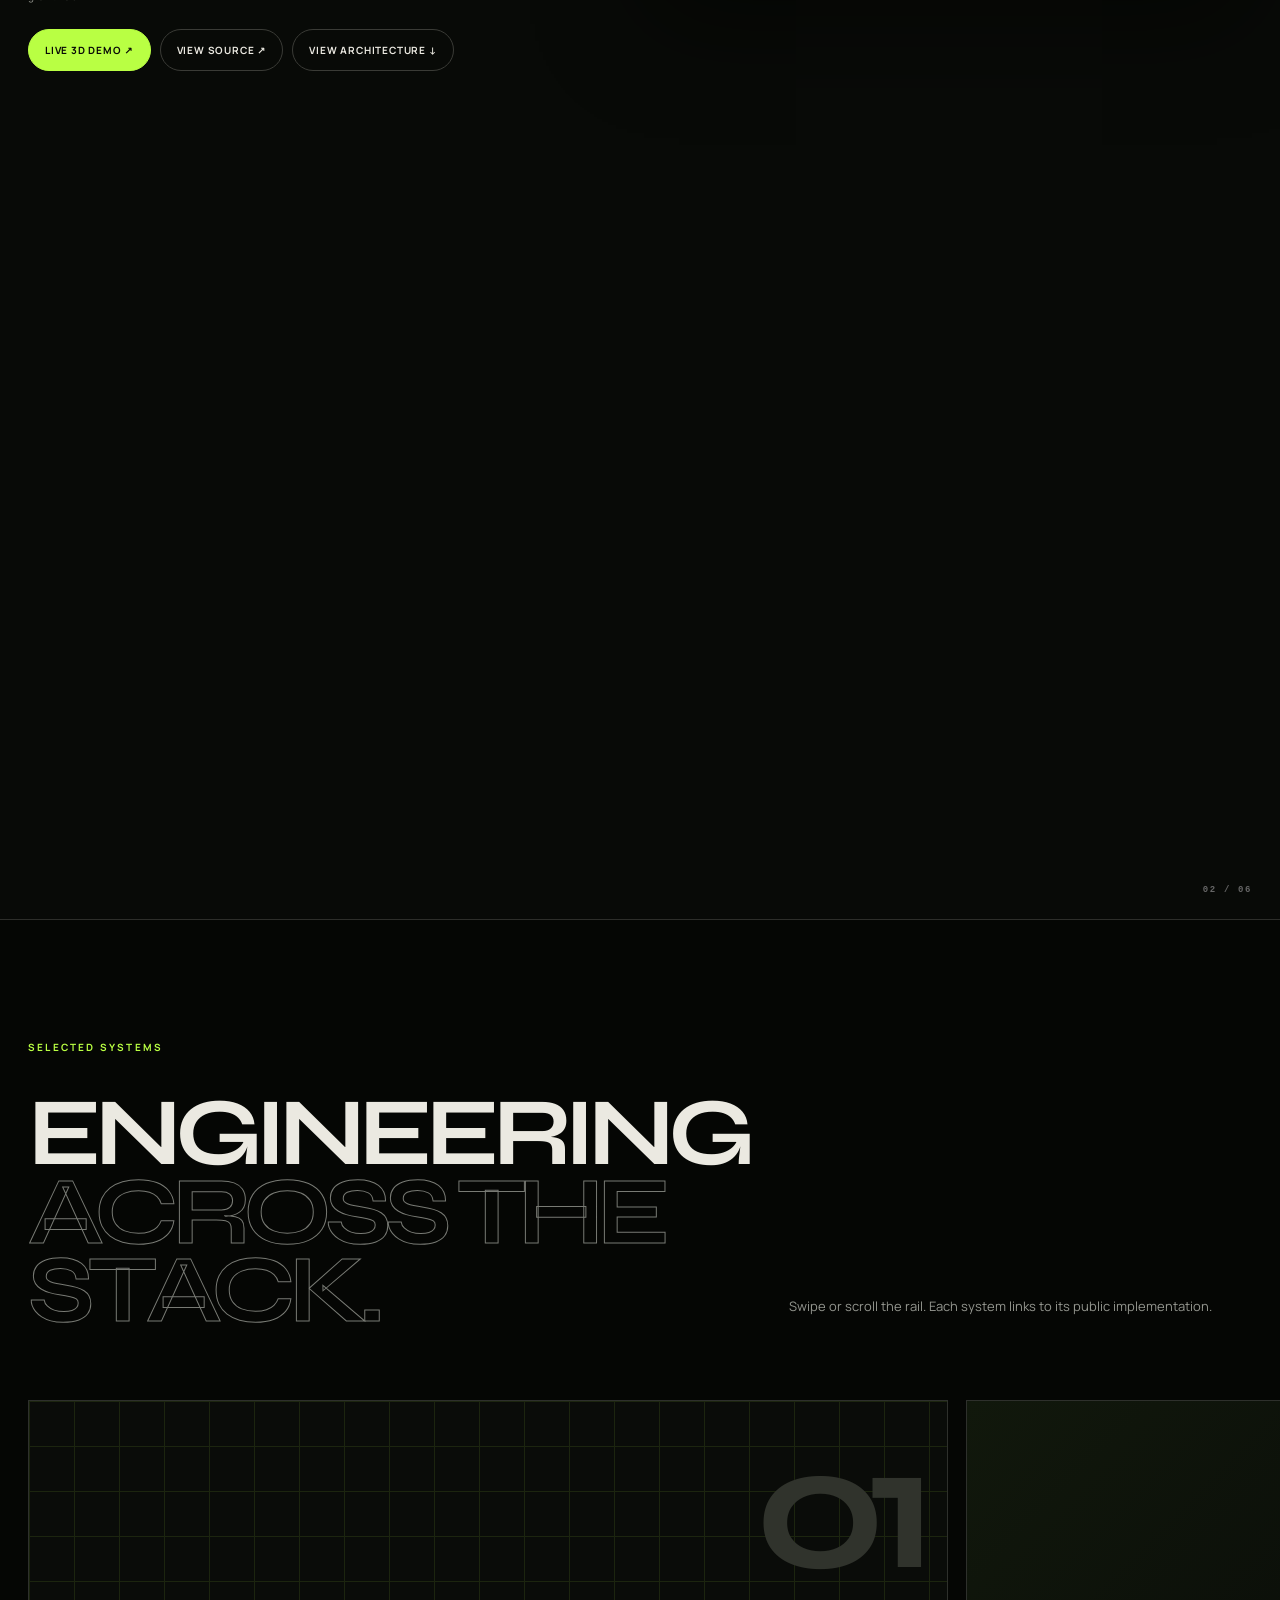
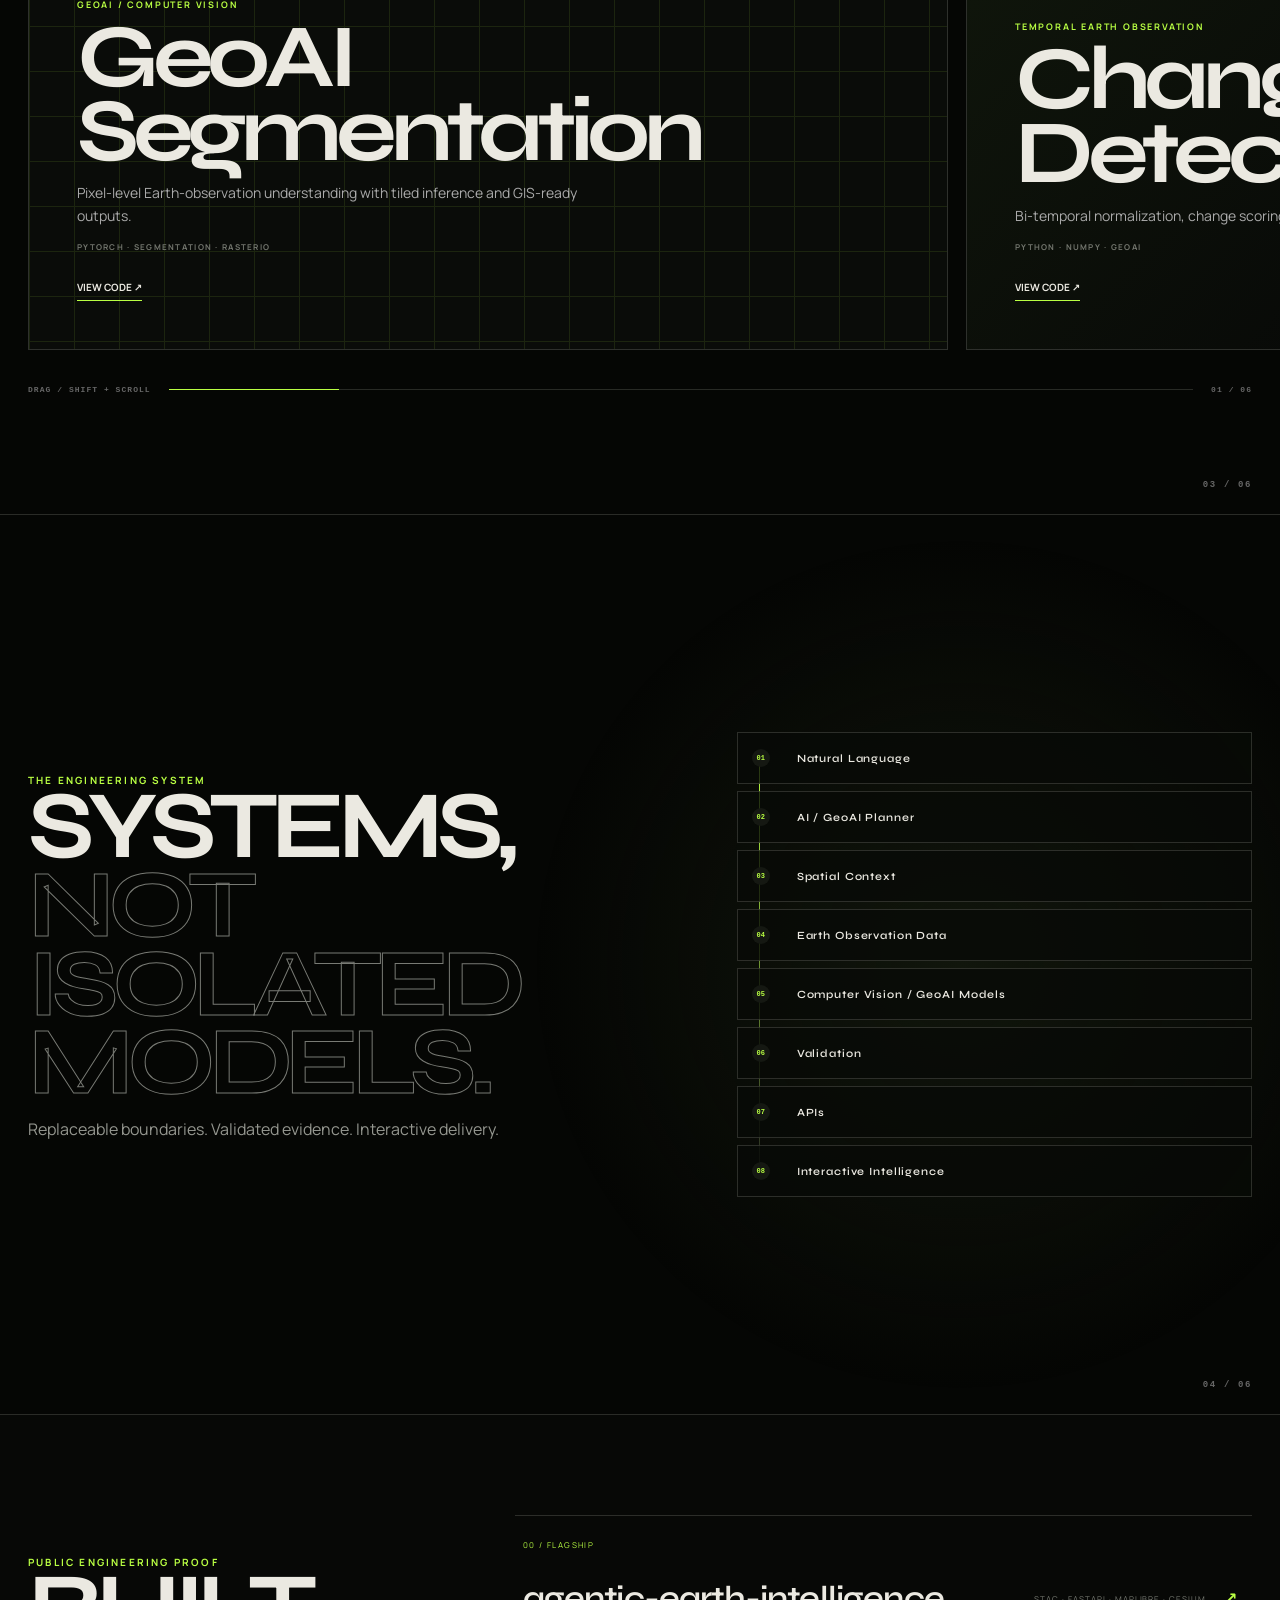
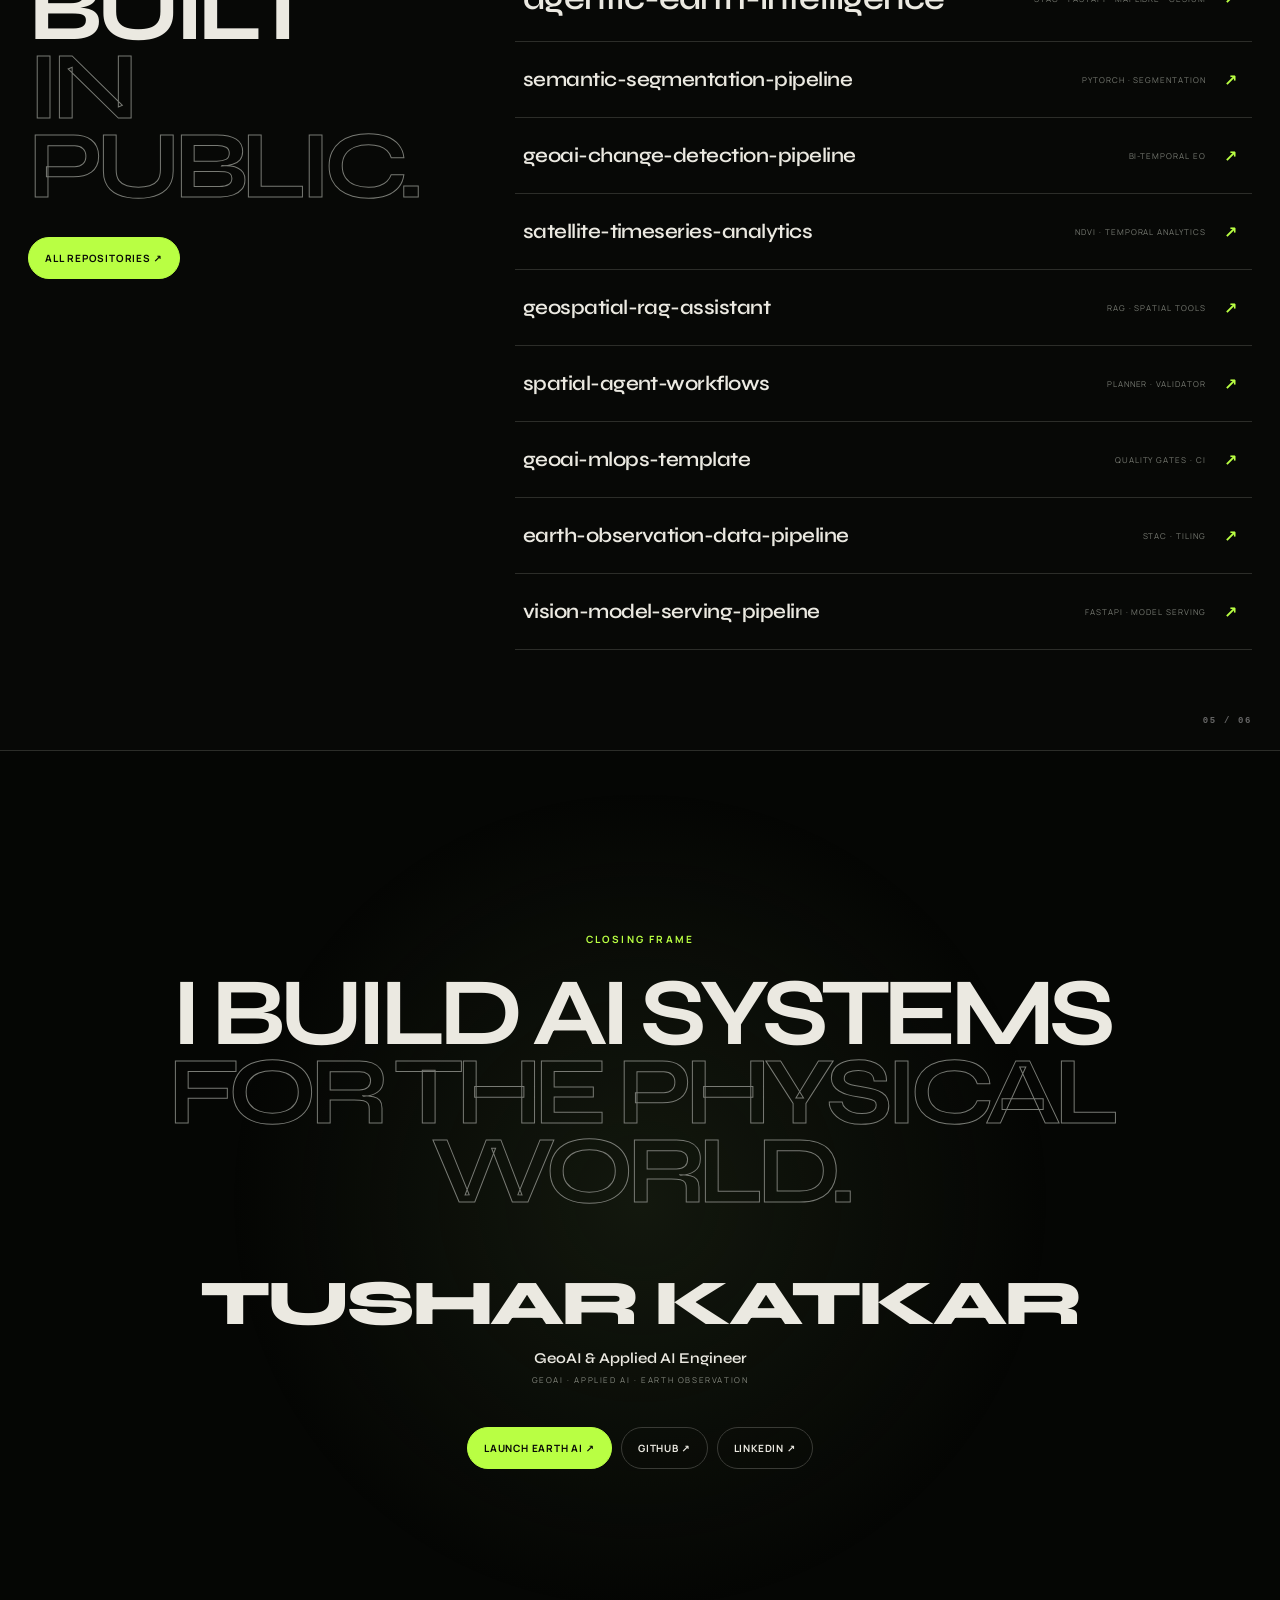
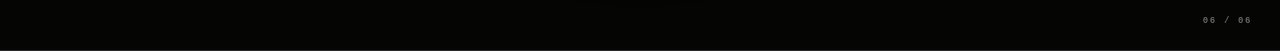
==== commit d5d1fdfa: "Promote cinematic redesign to main portfolio" ====
--- a/index.html
+++ b/index.html
@@ -1,159 +1,90 @@
-<!DOCTYPE html>
+<!doctype html>
 <html lang="en">
 <head>
-  <meta charset="UTF-8" />
-  <meta name="viewport" content="width=device-width, initial-scale=1.0" />
-  <meta name="description" content="Tushar Katkar — GeoAI, Remote Sensing, Applied AI portfolio." />
-  <title>Tushar Katkar | GeoAI Portfolio</title>
-  <link rel="preconnect" href="https://fonts.googleapis.com" />
-  <link rel="preconnect" href="https://fonts.gstatic.com" crossorigin />
-  <link href="https://fonts.googleapis.com/css2?family=Manrope:wght@400;600;700;800&amp;family=Syne:wght@600;700;800&amp;display=swap" rel="stylesheet" />
-  <link rel="stylesheet" href="styles.css?v=13" />
+  <meta charset="UTF-8">
+  <meta name="viewport" content="width=device-width,initial-scale=1">
+  <meta name="description" content="Tushar Katkar — GeoAI and Applied AI Engineer building intelligent systems for the physical world.">
+  <title>Tushar Katkar — AI × Earth</title>
+  <link rel="preconnect" href="https://fonts.googleapis.com">
+  <link rel="preconnect" href="https://fonts.gstatic.com" crossorigin>
+  <link href="https://fonts.googleapis.com/css2?family=Manrope:wght@400;500;600;700&amp;family=Syne:wght@500;600;700;800&amp;display=swap" rel="stylesheet">
+  <link rel="stylesheet" href="redesign/styles.css">
 </head>
 <body>
-  <header class="nav">
-    <a class="brand" href="#home">TK<span>.</span></a>
-    <nav aria-label="Product navigation">
-      <a class="active" href="./">Portfolio</a>
-      <a href="explorer/">Earth Explorer</a>
-      <a href="https://tushar2159.github.io/agentic-earth-intelligence/">AI Analyst</a>
-      <a class="nav-cta" href="https://github.com/tushar2159" target="_blank" rel="noopener">GitHub ↗</a>
-    </nav>
+  <div class="grain" aria-hidden="true"></div><div class="progress" aria-hidden="true"></div>
+  <header class="nav shell">
+    <a class="brand" href="#top" aria-label="Tushar Katkar, back to top">TK<span>.</span></a>
+    <nav aria-label="Preview navigation"><a href="#work">Work</a><a href="#system">System</a><a href="#code">Code</a><a class="nav-pill" href="https://tushar2159.github.io/agentic-earth-intelligence/#3d" target="_blank" rel="noopener">Earth AI ↗</a></nav>
   </header>
 
-  <main>
-    <section id="home" class="hero section">
-      <div class="hero-copy">
-        <p class="eyebrow">AGENTIC GEOAI · EARTH OBSERVATION · APPLIED AI</p>
-        <h1>Spatial intelligence,<br><span>built into products.</span></h1>
-        <p class="lead">
-          I build systems that turn spatial questions into satellite-data analysis,
-          geospatial reasoning and interactive intelligence.
-        </p>
-        <div class="hero-actions">
-          <a class="btn primary" href="https://tushar2159.github.io/agentic-earth-intelligence/">Launch AI Analyst</a>
-          <a class="btn globe-launch" href="explorer/">Explore Earth in 3D</a>
-          <a class="btn" href="https://github.com/tushar2159" target="_blank" rel="noopener">View GitHub</a>
+  <main id="top">
+    <section class="scene hero" data-scene="01">
+      <div class="hero-grid shell">
+        <div class="hero-copy">
+          <p class="kicker split">TUSHAR KATKAR</p>
+          <h1 aria-label="AI by Earth"><span class="solid split">AI</span><span class="multiply split">×</span><span class="outline split">EARTH</span></h1>
+          <p class="statement split">Building intelligent systems<br>that understand the physical world.</p>
+          <p class="discipline split">GEOAI · EARTH OBSERVATION · APPLIED AI</p>
+          <div class="actions split"><a href="#work">Explore work ↓</a><a class="acid" href="https://tushar2159.github.io/agentic-earth-intelligence/#3d" target="_blank" rel="noopener">Launch Earth AI ↗</a></div>
+        </div>
+        <div class="hero-portrait" data-parallax="-0.08">
+          <div class="orbital" aria-hidden="true"><i></i><i></i><i></i><b>18.5204° N<br>73.8567° E</b></div>
+          <img src="assets/tushar-katkar-photo.jpeg" alt="Portrait of Tushar Katkar">
+          <div class="portrait-caption"><span>GEOAI &amp; APPLIED AI ENGINEER</span><strong>Tushar Katkar</strong><small>M.Sc. Geoinformatics · IIRS–ISRO · University of Twente</small></div>
         </div>
       </div>
-      <div class="hero-visual">
-        <div class="profile-card tilt-card">
-          <img src="assets/tushar-katkar-photo.jpeg" alt="Portrait of Tushar Katkar" />
-          <div class="profile-card-copy">
-            <span class="profile-specialty">GEOAI · EARTH OBSERVATION · APPLIED AI</span>
-            <strong class="profile-name">Tushar Katkar<span aria-hidden="true">.</span></strong>
-            <span class="profile-education">M.Sc. Geoinformatics<br>IIRS–ISRO, Dehradun · ITC, University of Twente, Netherlands</span>
-          </div>
-        </div>
-      </div>
+      <div class="scan-grid" aria-hidden="true"></div><span class="scene-index">01 / 06</span>
     </section>
 
-    <section id="work" class="section">
-      <div class="section-head">
-        <div>
-          <p class="eyebrow">SELECTED CAPABILITIES</p>
-          <h2>What I build</h2>
+    <section id="work" class="scene flagship" data-scene="02">
+      <div class="flagship-sticky shell">
+        <div class="flagship-copy reveal">
+          <p class="kicker">FLAGSHIP SYSTEM · LIVE PUBLIC DEMO</p>
+          <h2>ASK THE EARTH<br><span>A QUESTION.</span></h2>
+          <p class="lead">Natural language → satellite intelligence</p>
+          <div class="workflow" aria-label="Agentic Earth workflow">
+            <span>QUESTION</span><i></i><span>AOI</span><i></i><span>ELEMENT 84 EARTH SEARCH</span><i></i><span>SENTINEL-2 L2A</span><i></i><span>SPECTRAL / TEMPORAL ANALYSIS</span><i></i><span>CESIUM 3D + MAPLIBRE</span>
+          </div>
+          <p class="truth">Live scene discovery and comparison with NDVI, NDWI and NDBI scene-level spectral proxies. No classified urban-growth claim.</p>
+          <div class="actions"><a class="acid" href="https://tushar2159.github.io/agentic-earth-intelligence/#3d" target="_blank" rel="noopener">Live 3D demo ↗</a><a href="https://github.com/tushar2159/agentic-earth-intelligence" target="_blank" rel="noopener">View source ↗</a><a href="#system">View architecture ↓</a></div>
         </div>
-        <div class="filters" role="group" aria-label="Filter portfolio projects">
-          <button class="filter active" data-filter="all">All</button>
-          <button class="filter" data-filter="geoai">GeoAI</button>
-          <button class="filter" data-filter="ai">AI systems</button>
-          <button class="filter" data-filter="platform">Platforms</button>
-        </div>
-      </div>
-
-      <div class="project-grid">
-        <article class="project-card feature-card agents" data-category="ai"><div class="card-art"><b>◉</b><span>prompt → STAC → evidence</span></div><div class="project-body"><span>FLAGSHIP · AGENTIC GEOAI</span><h3>Agentic Earth Intelligence</h3><p>Natural-language planning connected to live Element 84 Earth Search, typed workflow state and inspectable evidence.</p><div class="project-actions"><a class="live-btn" href="https://tushar2159.github.io/agentic-earth-intelligence/" target="_blank" rel="noopener">Live demo ↗</a><button class="case-btn" data-case="agentic-earth">Approach</button></div></div></article>
-        <article class="project-card" data-category="geoai"><img src="assets/segmentation.jpg" alt="GeoAI segmentation visual" /><div class="project-body"><span>DEEP LEARNING · SEGMENTATION</span><h3>GeoAI Segmentation Models</h3><p>Pixel-level Earth-observation understanding with tiled inference and GIS outputs.</p><button class="case-btn" data-case="segmentation-models">Explore approach</button></div></article>
-        <article class="project-card feature-card change" data-category="geoai"><div class="card-art"><b>Δ</b><span>t₁ → t₂</span></div><div class="project-body"><span>GEOAI · TEMPORAL CV</span><h3>Change Detection</h3><p>Bi-temporal imagery comparison for locating and quantifying spatial change.</p><button class="case-btn" data-case="change-detection">Explore approach</button></div></article>
-        <article class="project-card feature-card timeseries" data-category="geoai"><div class="card-art"><b>∿</b><span>time series</span></div><div class="project-body"><span>EARTH OBSERVATION · ANALYTICS</span><h3>Satellite Time-Series Intelligence</h3><p>Temporal feature engineering, phenology summaries and anomaly detection.</p><button class="case-btn" data-case="timeseries">Explore approach</button></div></article>
-        <article class="project-card feature-card rag" data-category="ai"><div class="card-art"><b>⌕</b><span>RAG + spatial tools</span></div><div class="project-body"><span>LLM · RAG · TOOL USE</span><h3>Geospatial RAG Assistant</h3><p>Grounded retrieval with deterministic spatial tools and structured context.</p><button class="case-btn" data-case="rag-assistant">Explore approach</button></div></article>
-        <article class="project-card feature-card agents" data-category="ai"><div class="card-art"><b>◎</b><span>plan → tools → validate</span></div><div class="project-body"><span>AGENTS · ORCHESTRATION</span><h3>Spatial AI Agents</h3><p>Explicit planner, validator and analysis stages with an inspectable execution trace.</p><button class="case-btn" data-case="spatial-agents">Explore approach</button></div></article>
-        <article class="project-card feature-card mlops" data-category="platform"><div class="card-art"><b>↻</b><span>release gates</span></div><div class="project-body"><span>MLOPS · REPRODUCIBILITY</span><h3>GeoAI MLOps</h3><p>Config-first experiments, quality gates, hashes and release manifests.</p><button class="case-btn" data-case="geoai-mlops">Explore approach</button></div></article>
-        <article class="project-card feature-card data" data-category="platform"><div class="card-art"><b>▦</b><span>filter → tile plan</span></div><div class="project-body"><span>EO · DATA ENGINEERING</span><h3>Earth Observation Data Engineering</h3><p>STAC-style metadata filtering and deterministic overlapping raster windows.</p><button class="case-btn" data-case="eo-data">Explore approach</button></div></article>
-        <article class="project-card" data-category="platform"><img src="assets/satellite-pipeline.jpg" alt="Satellite analytics pipeline visual" /><div class="project-body"><span>DATA · MODEL DELIVERY</span><h3>Satellite Analytics Pipeline</h3><p>Modular boundaries for acquisition, preprocessing, inference and delivery.</p><button class="case-btn" data-case="satellite-pipeline">Explore approach</button></div></article>
-        <article class="project-card" data-category="geoai"><img src="assets/farm-boundary.jpg" alt="Farm boundary detection visual" /><div class="project-body"><span>GEOAI · COMPUTER VISION</span><h3>Farm Boundary Detection</h3><p>An imagery-to-vector design for extracting and refining agricultural field boundaries.</p><button class="case-btn" data-case="farm-boundary">Explore approach</button></div></article>
-        <article class="project-card" data-category="platform"><img src="assets/crop-dashboard.jpg" alt="Crop intelligence dashboard visual" /><div class="project-body"><span>SPATIAL PRODUCT · ANALYTICS</span><h3>Crop Intelligence Dashboard</h3><p>A product architecture for joining field geometry, imagery indices and temporal signals.</p><button class="case-btn" data-case="crop-intelligence">Explore approach</button></div></article>
-        <article class="project-card" data-category="ai"><img src="assets/agri-assistant.jpg" alt="Spatial assistant visual" /><div class="project-body"><span>LLM · RAG · AGENTS</span><h3>Multilingual Spatial Assistant</h3><p>A system design for natural-language access to retrieved context and spatial tools.</p><button class="case-btn" data-case="spatial-assistant">Explore approach</button></div></article>
-      </div>
+        <a class="live-frame reveal" href="https://tushar2159.github.io/agentic-earth-intelligence/#3d" target="_blank" rel="noopener" aria-label="Open live Agentic Earth Intelligence 3D demo">
+          <div class="frame-bar"><span>ACTUAL PRODUCT CAPTURE</span><b>LIVE ↗</b></div><div class="frame-viewport"><img src="redesign/agentic-earth-live.png" alt="Actual public Agentic Earth Intelligence interface showing a Cesium 3D analysis"><div class="frame-scan"></div></div><div class="frame-meta"><span>CESIUM 3D</span><span>PUBLIC EO DATA</span><span>TEMPORAL COMPARISON</span></div>
+        </a>
+      </div><span class="scene-index">02 / 06</span>
     </section>
 
-    <section id="github" class="section github-section">
-      <div class="section-head">
-        <div>
-          <p class="eyebrow">PUBLIC CODE</p>
-          <h2>GitHub repositories</h2>
-        </div>
-        <a class="btn" href="https://github.com/tushar2159?tab=repositories" target="_blank" rel="noopener">All repositories ↗</a>
-      </div>
-      <p class="repo-intro">Linked directly to the public repositories on <strong>@tushar2159</strong>.</p>
-
-      <div class="repo-grid">
-        <a class="repo-card" href="https://github.com/tushar2159/agentic-earth-intelligence" target="_blank" rel="noopener"><div class="repo-icon">◉</div><div><h3>agentic-earth-intelligence</h3><p>Element 84 STAC · FastAPI · React/MapLibre · traceable workflows</p></div><span>↗</span></a>
-        <a class="repo-card" href="https://github.com/tushar2159/semantic-segmentation-pipeline" target="_blank" rel="noopener"><div class="repo-icon">◫</div><div><h3>semantic-segmentation-pipeline</h3><p>PyTorch · segmentation · config-driven training & evaluation</p></div><span>↗</span></a>
-        <a class="repo-card" href="https://github.com/tushar2159/object-detection-pipeline" target="_blank" rel="noopener"><div class="repo-icon">⌗</div><div><h3>object-detection-pipeline</h3><p>PyTorch · detection · IoU/NMS · end-to-end pipeline</p></div><span>↗</span></a>
-        <a class="repo-card" href="https://github.com/tushar2159/geoai-change-detection-pipeline" target="_blank" rel="noopener"><div class="repo-icon">Δ</div><div><h3>geoai-change-detection-pipeline</h3><p>Bi-temporal EO · normalization · change masks · tests</p></div><span>↗</span></a>
-        <a class="repo-card" href="https://github.com/tushar2159/satellite-timeseries-analytics" target="_blank" rel="noopener"><div class="repo-icon">∿</div><div><h3>satellite-timeseries-analytics</h3><p>NDVI · temporal summaries · robust anomaly analytics</p></div><span>↗</span></a>
-        <a class="repo-card" href="https://github.com/tushar2159/geospatial-rag-assistant" target="_blank" rel="noopener"><div class="repo-icon">⌕</div><div><h3>geospatial-rag-assistant</h3><p>Grounded retrieval · spatial tool routing · structured outputs</p></div><span>↗</span></a>
-        <a class="repo-card" href="https://github.com/tushar2159/geoai-mlops-template" target="_blank" rel="noopener"><div class="repo-icon">↻</div><div><h3>geoai-mlops-template</h3><p>Quality gates · release manifests · reproducibility · CI</p></div><span>↗</span></a>
-        <a class="repo-card" href="https://github.com/tushar2159/earth-observation-data-pipeline" target="_blank" rel="noopener"><div class="repo-icon">▦</div><div><h3>earth-observation-data-pipeline</h3><p>STAC-style filters · quality controls · deterministic tiling</p></div><span>↗</span></a>
-        <a class="repo-card" href="https://github.com/tushar2159/spatial-agent-workflows" target="_blank" rel="noopener"><div class="repo-icon">◎</div><div><h3>spatial-agent-workflows</h3><p>Planner · validator · tool execution · orchestration patterns</p></div><span>↗</span></a>
-        <a class="repo-card" href="https://github.com/tushar2159/image-classification-pipeline" target="_blank" rel="noopener"><div class="repo-icon">◉</div><div><h3>image-classification-pipeline</h3><p>PyTorch · residual CNN · inference & CI</p></div><span>↗</span></a>
-        <a class="repo-card" href="https://github.com/tushar2159/vision-model-serving-pipeline" target="_blank" rel="noopener"><div class="repo-icon">⌘</div><div><h3>vision-model-serving-pipeline</h3><p>FastAPI · model router · validation · serving contracts</p></div><span>↗</span></a>
-      </div>
+    <section class="scene systems" data-scene="03">
+      <div class="systems-head shell reveal"><p class="kicker">SELECTED SYSTEMS</p><h2>ENGINEERING<br><span>ACROSS THE STACK.</span></h2><p>Swipe or scroll the rail. Each system links to its public implementation.</p></div>
+      <div class="project-rail" aria-label="Selected GeoAI systems">
+        <article class="project-panel motif-grid"><span class="project-num">01</span><div><p>GEOAI / COMPUTER VISION</p><h3>GeoAI<br>Segmentation</h3><p>Pixel-level Earth-observation understanding with tiled inference and GIS-ready outputs.</p><b>PYTORCH · SEGMENTATION · RASTERIO</b><a href="https://github.com/tushar2159/semantic-segmentation-pipeline" target="_blank" rel="noopener">View code ↗</a></div></article>
+        <article class="project-panel motif-split"><span class="project-num">02</span><div><p>TEMPORAL EARTH OBSERVATION</p><h3>Change<br>Detection</h3><p>Bi-temporal normalization, change scoring and spatial mask generation.</p><b>PYTHON · NUMPY · GEOAI</b><a href="https://github.com/tushar2159/geoai-change-detection-pipeline" target="_blank" rel="noopener">View code ↗</a></div></article>
+        <article class="project-panel motif-wave"><span class="project-num">03</span><div><p>EARTH OBSERVATION ANALYTICS</p><h3>Satellite<br>Time Series</h3><p>Temporal feature engineering, NDVI summaries and robust anomaly detection.</p><b>NDVI · TIME SERIES · VALIDATION</b><a href="https://github.com/tushar2159/satellite-timeseries-analytics" target="_blank" rel="noopener">View code ↗</a></div></article>
+        <article class="project-panel motif-nodes"><span class="project-num">04</span><div><p>LLM / SPATIAL RETRIEVAL</p><h3>Geospatial<br>RAG</h3><p>Grounded retrieval connected to deterministic spatial tools and structured outputs.</p><b>RAG · FASTAPI · SPATIAL TOOLS</b><a href="https://github.com/tushar2159/geospatial-rag-assistant" target="_blank" rel="noopener">View code ↗</a></div></article>
+        <article class="project-panel motif-agents"><span class="project-num">05</span><div><p>AGENT ORCHESTRATION</p><h3>Spatial AI<br>Agents</h3><p>Explicit planning, validation and inspectable tool execution workflows.</p><b>PLANNER · TOOLS · VALIDATOR</b><a href="https://github.com/tushar2159/spatial-agent-workflows" target="_blank" rel="noopener">View code ↗</a></div></article>
+        <article class="project-panel motif-pipeline"><span class="project-num">06</span><div><p>REPRODUCIBLE MODEL DELIVERY</p><h3>GeoAI<br>MLOps</h3><p>Config-driven releases, quality gates and reproducible engineering boundaries.</p><b>MLOPS · CI · RELEASES</b><a href="https://github.com/tushar2159/geoai-mlops-template" target="_blank" rel="noopener">View code ↗</a></div></article>
+      </div><div class="rail-status shell"><span>DRAG / SHIFT + SCROLL</span><div><i></i></div><b id="railCount">01 / 06</b></div><span class="scene-index">03 / 06</span>
     </section>
 
-    <section id="principles" class="section principles">
-      <div class="section-head">
-        <div>
-          <p class="eyebrow">ENGINEERING PRINCIPLES</p>
-          <h2>Engineering principles</h2>
-          <p class="section-subtitle">How I approach production-oriented GeoAI and AI systems.</p>
-        </div>
-      </div>
-      <div class="principle-grid">
-        <article class="principle-card"><span>01</span><h3>Config-driven systems</h3><p>Tunable behavior belongs in explicit configuration rather than hidden constants.</p></article>
-        <article class="principle-card"><span>02</span><h3>Reproducibility</h3><p>Data preparation, model settings and release metadata should make experiments repeatable.</p></article>
-        <article class="principle-card"><span>03</span><h3>Geospatial validation</h3><p>CRS, geometry, raster alignment, topology and spatial contracts are treated as first-class validation concerns.</p></article>
-        <article class="principle-card"><span>04</span><h3>Modular AI architecture</h3><p>Data ingestion, models, post-processing, retrieval, tools and serving layers remain independently replaceable.</p></article>
-        <article class="principle-card"><span>05</span><h3>Testing &amp; quality gates</h3><p>Unit tests, contracts and validation checks protect critical model and data behavior.</p></article>
-        <article class="principle-card"><span>06</span><h3>API-first delivery</h3><p>Analytical capabilities should integrate cleanly with products through documented service boundaries.</p></article>
-        <article class="principle-card"><span>07</span><h3>Observable releases</h3><p>Model artifacts, configuration and code versions should be traceable across releases.</p></article>
-      </div>
+    <section id="system" class="scene architecture" data-scene="04">
+      <div class="arch-shell shell"><div class="arch-title reveal"><p class="kicker">THE ENGINEERING SYSTEM</p><h2>SYSTEMS,<br><span>NOT ISOLATED MODELS.</span></h2><p>Replaceable boundaries. Validated evidence. Interactive delivery.</p></div>
+        <ol class="arch-flow">
+          <li><b>01</b><span>Natural Language</span></li><li><b>02</b><span>AI / GeoAI Planner</span></li><li><b>03</b><span>Spatial Context</span></li><li><b>04</b><span>Earth Observation Data</span></li><li><b>05</b><span>Computer Vision / GeoAI Models</span></li><li><b>06</b><span>Validation</span></li><li><b>07</b><span>APIs</span></li><li><b>08</b><span>Interactive Intelligence</span></li>
+        </ol></div><span class="scene-index">04 / 06</span>
     </section>
 
-    <section id="stack" class="section stack">
-      <p class="eyebrow">TECHNOLOGY STACK</p>
-      <h2>Tools across the GeoAI lifecycle</h2>
-      <div class="pills">
-        <span>Python</span><span>PyTorch</span><span>GeoPandas</span><span>Rasterio</span>
-        <span>OpenCV</span><span>QGIS</span><span>ArcGIS</span><span>Earth Engine</span>
-        <span>PostGIS</span><span>FastAPI</span><span>AWS</span><span>RAG</span><span>Multi-Agent Systems</span>
-      </div>
+    <section id="code" class="scene proof" data-scene="05">
+      <div class="proof-shell shell"><div class="proof-title reveal"><p class="kicker">PUBLIC ENGINEERING PROOF</p><h2>BUILT<br><span>IN PUBLIC.</span></h2><a class="actions acid solo" href="https://github.com/tushar2159?tab=repositories" target="_blank" rel="noopener">All repositories ↗</a></div>
+        <div class="repo-list">
+          <a class="featured" href="https://github.com/tushar2159/agentic-earth-intelligence" target="_blank" rel="noopener"><span>00 / FLAGSHIP</span><strong>agentic-earth-intelligence</strong><small>STAC · FASTAPI · MAPLIBRE · CESIUM</small><b>↗</b></a>
+          <a href="https://github.com/tushar2159/semantic-segmentation-pipeline" target="_blank" rel="noopener"><strong>semantic-segmentation-pipeline</strong><small>PYTORCH · SEGMENTATION</small><b>↗</b></a><a href="https://github.com/tushar2159/geoai-change-detection-pipeline" target="_blank" rel="noopener"><strong>geoai-change-detection-pipeline</strong><small>BI-TEMPORAL EO</small><b>↗</b></a><a href="https://github.com/tushar2159/satellite-timeseries-analytics" target="_blank" rel="noopener"><strong>satellite-timeseries-analytics</strong><small>NDVI · TEMPORAL ANALYTICS</small><b>↗</b></a><a href="https://github.com/tushar2159/geospatial-rag-assistant" target="_blank" rel="noopener"><strong>geospatial-rag-assistant</strong><small>RAG · SPATIAL TOOLS</small><b>↗</b></a><a href="https://github.com/tushar2159/spatial-agent-workflows" target="_blank" rel="noopener"><strong>spatial-agent-workflows</strong><small>PLANNER · VALIDATOR</small><b>↗</b></a><a href="https://github.com/tushar2159/geoai-mlops-template" target="_blank" rel="noopener"><strong>geoai-mlops-template</strong><small>QUALITY GATES · CI</small><b>↗</b></a><a href="https://github.com/tushar2159/earth-observation-data-pipeline" target="_blank" rel="noopener"><strong>earth-observation-data-pipeline</strong><small>STAC · TILING</small><b>↗</b></a><a href="https://github.com/tushar2159/vision-model-serving-pipeline" target="_blank" rel="noopener"><strong>vision-model-serving-pipeline</strong><small>FASTAPI · MODEL SERVING</small><b>↗</b></a>
+        </div></div><span class="scene-index">05 / 06</span>
+    </section>
+
+    <section class="scene finale" data-scene="06">
+      <div class="final-shell shell reveal"><p class="kicker">CLOSING FRAME</p><h2>I BUILD AI SYSTEMS<br><span>FOR THE PHYSICAL WORLD.</span></h2><div class="identity"><strong>TUSHAR KATKAR</strong><span>GeoAI &amp; Applied AI Engineer</span><small>GEOAI · APPLIED AI · EARTH OBSERVATION</small></div><div class="actions"><a class="acid" href="https://tushar2159.github.io/agentic-earth-intelligence/#3d" target="_blank" rel="noopener">Launch Earth AI ↗</a><a href="https://github.com/tushar2159" target="_blank" rel="noopener">GitHub ↗</a><a href="https://www.linkedin.com/in/tushar-katkar-541b511a2/" target="_blank" rel="noopener">LinkedIn ↗</a></div></div><span class="scene-index">06 / 06</span>
     </section>
   </main>
-
-  <footer>
-    <div>
-      <strong>Tushar Katkar</strong>
-      <p>GeoAI · Remote Sensing · Applied AI</p>
-    </div>
-    <a href="https://github.com/tushar2159" target="_blank" rel="noopener">github.com/tushar2159 ↗</a>
-  </footer>
-
-  <dialog id="caseDialog">
-    <div class="modal-content case-study-modal">
-      <button id="closeDialog" class="modal-close" aria-label="Close">×</button>
-      <p class="eyebrow">TECHNICAL APPROACH</p><h2 id="modalTitle"></h2><p id="modalSummary" class="case-summary"></p>
-      <div class="case-section"><span class="case-label">OBJECTIVE</span><p id="modalObjective"></p></div>
-      <div class="case-section"><span class="case-label">APPROACH</span><p id="modalApproach"></p></div>
-      <div class="case-section"><span class="case-label">WORKFLOW</span><div id="modalWorkflow" class="workflow-steps"></div></div>
-      <div class="case-section"><span class="case-label">TECH STACK</span><div id="modalStack" class="case-stack"></div></div>
-      <div class="case-section"><span class="case-label">OUTPUT</span><p id="modalOutput"></p></div>
-      <a id="modalRepo" class="btn primary modal-repo" href="https://github.com/tushar2159" target="_blank" rel="noopener">Inspect repository ↗</a>
-    </div>
-  </dialog>
-
-  <script src="script.js?v=12"></script>
+  <script src="redesign/script.js"></script>
 </body>
 </html>
--- a/redesign/styles.css
+++ b/redesign/styles.css
@@ -0,0 +1,15 @@
+:root{--bg:#050604;--paper:#ebe9e1;--muted:#94968f;--line:rgba(235,233,225,.16);--acid:#b9ff43;--ink:#080907;--scene-progress:0;--mx:0;--my:0;font-family:Manrope,system-ui,sans-serif;color:var(--paper);background:var(--bg)}
+*{box-sizing:border-box}html{scroll-behavior:smooth}body{margin:0;overflow-x:hidden;background:var(--bg);color:var(--paper)}a{color:inherit;text-decoration:none}.shell{width:min(1380px,calc(100% - 56px));margin-inline:auto}.grain{position:fixed;inset:0;z-index:100;pointer-events:none;opacity:.04;background-image:url("data:image/svg+xml,%3Csvg viewBox='0 0 180 180' xmlns='http://www.w3.org/2000/svg'%3E%3Cfilter id='n'%3E%3CfeTurbulence type='fractalNoise' baseFrequency='.82' numOctaves='3' stitchTiles='stitchTiles'/%3E%3C/filter%3E%3Crect width='100%25' height='100%25' filter='url(%23n)'/%3E%3C/svg%3E")}.progress{position:fixed;z-index:101;top:0;left:0;width:calc(var(--scene-progress)*100%);height:2px;background:var(--acid);transform-origin:left}
+.nav{position:fixed;z-index:90;top:0;left:50%;height:76px;display:flex;align-items:center;justify-content:space-between;transform:translateX(-50%);border-bottom:1px solid transparent;transition:.4s}.nav.scrolled{border-color:var(--line);background:rgba(5,6,4,.76);backdrop-filter:blur(18px)}.brand{font:800 22px Syne;letter-spacing:-.08em}.brand span{color:var(--acid)}.nav nav{display:flex;align-items:center;gap:28px}.nav nav a{font-size:10px;font-weight:700;letter-spacing:.12em;text-transform:uppercase;color:#aaa}.nav nav a:hover{color:#fff}.nav-pill{padding:11px 15px;border:1px solid #3c3d38;border-radius:999px;color:var(--paper)!important}
+.scene{position:relative;min-height:100svh;overflow:hidden;border-bottom:1px solid var(--line)}.scene-index{position:absolute;right:28px;bottom:24px;color:#666;font:600 9px monospace;letter-spacing:.18em}.kicker{margin:0;color:var(--acid);font-size:10px;font-weight:700;letter-spacing:.22em}.actions{display:flex;align-items:center;flex-wrap:wrap;gap:9px}.actions a,.actions.solo{display:inline-flex;padding:13px 16px;border:1px solid #3a3b36;border-radius:999px;font-size:10px;font-weight:700;letter-spacing:.08em;text-transform:uppercase;transition:.25s}.actions a:hover{border-color:#90928a;transform:translateY(-2px)}.actions .acid,.actions.acid{border-color:var(--acid);background:var(--acid);color:var(--ink)}h1,h2,h3{margin:0;font-family:Syne,sans-serif}
+.hero{display:grid;place-items:center;background:radial-gradient(circle at 75% 45%,#151b0e 0,transparent 38%)}.hero-grid{display:grid;grid-template-columns:1.1fr .65fr;align-items:center;gap:7vw;padding-block:110px 40px}.hero-copy{position:relative;z-index:3}.hero h1{display:grid;margin:28px 0 36px;font-size:clamp(78px,12.5vw,190px);line-height:.67;letter-spacing:-.1em}.hero h1 span{display:block}.hero h1 .multiply{position:absolute;top:44%;left:49%;z-index:2;color:var(--acid);font-size:.25em;letter-spacing:0}.hero h1 .outline{color:transparent;-webkit-text-stroke:1px #777}.statement{font:500 clamp(22px,3vw,40px)/1.08 Syne;letter-spacing:-.045em}.discipline{margin:22px 0 30px;color:#8e9089;font-size:9px;font-weight:700;letter-spacing:.2em}.split{opacity:0;transform:translateY(28px);animation:titleIn .9s cubic-bezier(.2,.75,.2,1) forwards}.hero h1 .solid{animation-delay:.1s}.hero h1 .multiply{animation-delay:.22s}.hero h1 .outline{animation-delay:.3s}.statement{animation-delay:.45s}.discipline{animation-delay:.58s}.hero .actions{animation-delay:.68s}.hero-portrait{position:relative;display:grid;place-items:center;min-height:610px;transform:translate3d(calc(var(--mx)*8px),calc(var(--my)*8px + var(--parallax,0px)),0);transition:transform .15s linear}.hero-portrait img{position:relative;z-index:2;width:min(390px,76%);aspect-ratio:4/5;object-fit:cover;filter:grayscale(1) contrast(1.07)}.portrait-caption{position:absolute;z-index:4;bottom:76px;left:-10px;display:grid;gap:5px;width:285px;padding:17px 19px;background:var(--paper);color:var(--ink)}.portrait-caption span,.portrait-caption small{font-size:8px;letter-spacing:.1em}.portrait-caption strong{font:700 25px Syne}.portrait-caption small{line-height:1.45;letter-spacing:0}.orbital{position:absolute;inset:3%;z-index:1;border:1px solid #34362f;border-radius:50%;animation:orbit 18s linear infinite}.orbital i{position:absolute;inset:12%;border:1px solid #292b26;border-radius:50%;transform:rotate(45deg)}.orbital i:nth-child(2){inset:22% -8%;transform:rotate(-28deg)}.orbital i:nth-child(3){inset:-8% 28%;transform:rotate(68deg)}.orbital b{position:absolute;right:-7px;top:22%;color:#74766f;font:500 8px/1.7 monospace}.scan-grid{position:absolute;inset:0;pointer-events:none;opacity:.12;background:linear-gradient(90deg,transparent 49.9%,#b9ff43 50%,transparent 50.1%),linear-gradient(transparent 49.9%,#b9ff43 50%,transparent 50.1%);background-size:180px 180px;transform:translateY(calc(var(--scene-progress)*30px))}
+.flagship{min-height:180vh;background:#080a07}.flagship-sticky{position:sticky;top:0;display:grid;grid-template-columns:.72fr 1.28fr;align-items:center;gap:5vw;min-height:100svh;padding-block:95px}.flagship-copy h2,.systems-head h2,.arch-title h2,.proof-title h2,.finale h2{font-size:clamp(58px,7.5vw,112px);line-height:.82;letter-spacing:-.075em}.flagship-copy h2{margin:20px 0}.flagship-copy h2 span,.systems-head h2 span,.arch-title h2 span,.proof-title h2 span,.finale h2 span{color:transparent;-webkit-text-stroke:1px #787a74}.lead{font:500 18px Syne}.workflow{display:grid;grid-template-columns:max-content 1fr;align-items:center;gap:5px 12px;margin:28px 0}.workflow span{font-size:8px;font-weight:700;letter-spacing:.13em}.workflow i{width:1px;height:12px;margin-left:4px;background:linear-gradient(var(--acid),transparent)}.truth{max-width:540px;color:var(--muted);font-size:10px;line-height:1.65}.flagship .actions{margin-top:25px}.live-frame{display:block;border:1px solid #34362f;background:#0c100b;transform:scale(calc(.92 + var(--scene-progress)*.04));box-shadow:0 40px 100px rgba(0,0,0,.45)}.frame-bar,.frame-meta{display:flex;align-items:center;justify-content:space-between;height:44px;padding:0 15px;color:#777a72;font:600 8px monospace;letter-spacing:.12em}.frame-bar b{color:var(--acid)}.frame-viewport{position:relative;overflow:hidden;aspect-ratio:16/10}.frame-viewport img{width:100%;height:100%;object-fit:cover;object-position:center top;filter:saturate(.78) contrast(1.08);transition:transform .8s}.live-frame:hover img{transform:scale(1.025)}.frame-scan{position:absolute;left:0;right:0;top:20%;height:1px;background:rgba(185,255,67,.7);box-shadow:0 0 12px rgba(185,255,67,.5);animation:scan 5s ease-in-out infinite}.frame-meta{justify-content:flex-start;gap:22px;border-top:1px solid #242620}
+.systems{padding:120px 0;background:#050604}.systems-head{display:grid;grid-template-columns:1.2fr 1fr;align-items:end;gap:40px}.systems-head .kicker{grid-column:1/-1}.systems-head>p:last-child{max-width:430px;color:var(--muted);font-size:13px;line-height:1.7}.project-rail{display:flex;gap:18px;overflow-x:auto;margin-top:70px;padding:0 max(28px,calc((100vw - 1380px)/2)) 35px;scroll-snap-type:x mandatory;scrollbar-width:none}.project-rail::-webkit-scrollbar{display:none}.project-panel{position:relative;flex:0 0 min(74vw,920px);min-height:550px;display:flex;align-items:flex-end;overflow:hidden;padding:48px;border:1px solid var(--line);scroll-snap-align:center;background:#0a0c09}.project-panel:before,.project-panel:after{content:"";position:absolute;pointer-events:none}.project-panel>div{position:relative;z-index:2;max-width:680px}.project-num{position:absolute;top:18px;right:28px;color:#30332c;font:700 clamp(90px,14vw,210px)/1 Syne;letter-spacing:-.1em}.project-panel p:first-child{color:var(--acid);font-size:9px;font-weight:700;letter-spacing:.2em}.project-panel h3{font-size:clamp(50px,7vw,94px);line-height:.83;letter-spacing:-.07em}.project-panel p:not(:first-child){max-width:540px;color:#aaa;font-size:14px;line-height:1.6}.project-panel div>b{display:block;color:#73766e;font-size:8px;letter-spacing:.16em}.project-panel a{display:inline-flex;margin-top:28px;padding-bottom:6px;border-bottom:1px solid var(--acid);font-size:10px;font-weight:700;text-transform:uppercase}.motif-grid:before{inset:0;opacity:.1;background:linear-gradient(#b9ff43 1px,transparent 1px),linear-gradient(90deg,#b9ff43 1px,transparent 1px);background-size:45px 45px}.motif-split:before{inset:0 50% 0 0;background:linear-gradient(135deg,#11180c,#070807);border-right:1px solid var(--acid)}.motif-wave:before{left:0;right:0;top:35%;height:100px;background:repeating-radial-gradient(ellipse at center,transparent 0 14px,rgba(185,255,67,.1) 15px 16px)}.motif-nodes:before{inset:12%;background:radial-gradient(circle at 20% 40%,var(--acid) 0 3px,transparent 4px),radial-gradient(circle at 60% 20%,var(--acid) 0 3px,transparent 4px),radial-gradient(circle at 78% 70%,var(--acid) 0 3px,transparent 4px);opacity:.35}.motif-agents:before{inset:15%;border:1px solid #293021;transform:rotate(8deg)}.motif-agents:after{inset:27%;border:1px solid #4a5937;transform:rotate(-7deg)}.motif-pipeline:before{left:10%;right:10%;top:28%;height:1px;background:linear-gradient(90deg,transparent,var(--acid),transparent);box-shadow:0 80px #303528,0 160px #20231d}.rail-status{display:grid;grid-template-columns:auto 1fr auto;align-items:center;gap:18px;color:#666;font:600 8px monospace;letter-spacing:.13em}.rail-status div{height:1px;background:#282a25}.rail-status i{display:block;width:16.66%;height:1px;background:var(--acid);transform:translateX(calc(var(--rail-progress,0)*500%));transition:.2s}
+.architecture{display:grid;place-items:center;background:radial-gradient(circle at 75% 50%,#11160c,transparent 40%)}.arch-shell{display:grid;grid-template-columns:1fr .85fr;align-items:center;gap:8vw;padding-block:100px}.arch-title p:last-child{color:var(--muted)}.arch-flow{position:relative;display:grid;gap:7px;margin:0;padding:0;list-style:none}.arch-flow:before{content:"";position:absolute;left:22px;top:20px;bottom:20px;width:1px;background:linear-gradient(var(--acid),#252821)}.arch-flow li{position:relative;display:grid;grid-template-columns:45px 1fr;align-items:center;min-height:52px;padding:0 14px;border:1px solid var(--line);background:rgba(8,10,7,.8);transition:.3s}.arch-flow li:hover{transform:translateX(-8px);border-color:#73766d}.arch-flow b{z-index:2;display:grid;place-items:center;width:18px;height:18px;border-radius:50%;background:#151812;color:var(--acid);font:600 7px monospace}.arch-flow span{font:600 11px Syne;letter-spacing:.08em}
+.proof{display:grid;place-items:center;background:#070806}.proof-shell{display:grid;grid-template-columns:.7fr 1.3fr;align-items:start;gap:7vw;padding-block:100px}.proof-title{position:sticky;top:140px}.proof-title .solo{margin-top:32px}.repo-list{border-top:1px solid var(--line)}.repo-list a{position:relative;display:grid;grid-template-columns:1fr auto 20px;gap:18px;align-items:center;min-height:76px;padding:18px 8px;border-bottom:1px solid var(--line);transition:.25s}.repo-list a:hover{padding-left:18px;background:#0d100b}.repo-list strong{font:600 clamp(15px,1.6vw,24px) Syne;letter-spacing:-.025em}.repo-list small{color:#777a72;font-size:8px;letter-spacing:.12em}.repo-list b{color:var(--acid)}.repo-list .featured{grid-template-columns:1fr auto 20px;min-height:126px}.repo-list .featured span{grid-column:1/-1;color:var(--acid);font-size:8px;letter-spacing:.18em}.repo-list .featured strong{font-size:clamp(22px,2.6vw,40px)}
+.finale{display:grid;place-items:center;text-align:center;background:radial-gradient(circle,#13180e 0,transparent 52%)}.final-shell{display:grid;justify-items:center;padding-block:110px}.finale h2{margin:28px 0 55px}.identity{display:grid;gap:7px}.identity strong{font:800 clamp(28px,5vw,72px) Syne;letter-spacing:-.05em}.identity span{font:600 15px Syne}.identity small{color:#85887f;font-size:8px;letter-spacing:.2em}.finale .actions{justify-content:center;margin-top:42px}
+.reveal{opacity:0;transform:translateY(35px) scale(.985);transition:opacity .8s,transform .9s cubic-bezier(.2,.7,.2,1)}.reveal.in{opacity:1;transform:none}@keyframes titleIn{to{opacity:1;transform:none}}@keyframes orbit{to{transform:rotate(360deg)}}@keyframes scan{0%,100%{top:18%;opacity:.2}50%{top:82%;opacity:.85}}
+@media(max-width:1000px){.shell{width:min(100% - 36px,1380px)}.hero-grid,.flagship-sticky,.arch-shell,.proof-shell{grid-template-columns:1fr}.hero-grid{padding-top:120px}.hero-portrait{min-height:500px}.flagship{min-height:auto}.flagship-sticky{position:relative;padding-block:110px;gap:55px}.systems-head{grid-template-columns:1fr}.project-panel{flex-basis:84vw}.proof-title{position:relative;top:auto}.repo-list{margin-top:20px}}
+@media(max-width:620px){.shell{width:min(100% - 28px,1380px)}.nav{height:64px}.nav nav{gap:8px}.nav nav>a:not(.nav-pill){display:none}.nav-pill{padding:9px 12px}.scene-index{right:14px;bottom:12px}.hero-grid{padding-top:92px}.hero h1{font-size:82px}.hero h1 .multiply{left:62%;top:42%}.statement{font-size:25px}.hero-portrait{min-height:460px;overflow:hidden}.hero-portrait img{width:78%}.portrait-caption{left:5px;bottom:45px;width:255px}.orbital{inset:5% -12%}.flagship-sticky{padding-block:90px}.flagship-copy h2,.systems-head h2,.arch-title h2,.proof-title h2,.finale h2{font-size:51px}.workflow{grid-template-columns:max-content 1fr}.frame-meta{gap:9px;font-size:6px}.systems{padding:85px 0}.project-rail{display:grid;overflow:visible;margin-top:45px;padding-inline:14px;scroll-snap-type:none}.project-panel{width:100%;min-height:540px;padding:28px}.project-panel h3{font-size:55px}.project-num{font-size:110px}.rail-status{display:none}.arch-shell,.proof-shell{padding-block:85px}.repo-list a,.repo-list .featured{grid-template-columns:1fr 18px}.repo-list small{grid-column:1/-1}.repo-list .featured span{grid-column:1/-1}.finale h2{font-size:46px}.finale .actions{display:grid}.progress{height:1px}}
+@media(pointer:coarse){.hero-portrait{transform:none}.project-panel a{padding:10px 0}}
+@media(prefers-reduced-motion:reduce){html{scroll-behavior:auto}*,*:before,*:after{animation:none!important;transition:none!important}.split,.reveal{opacity:1;transform:none}.hero-portrait,.live-frame{transform:none!important}.frame-scan{display:none}}
